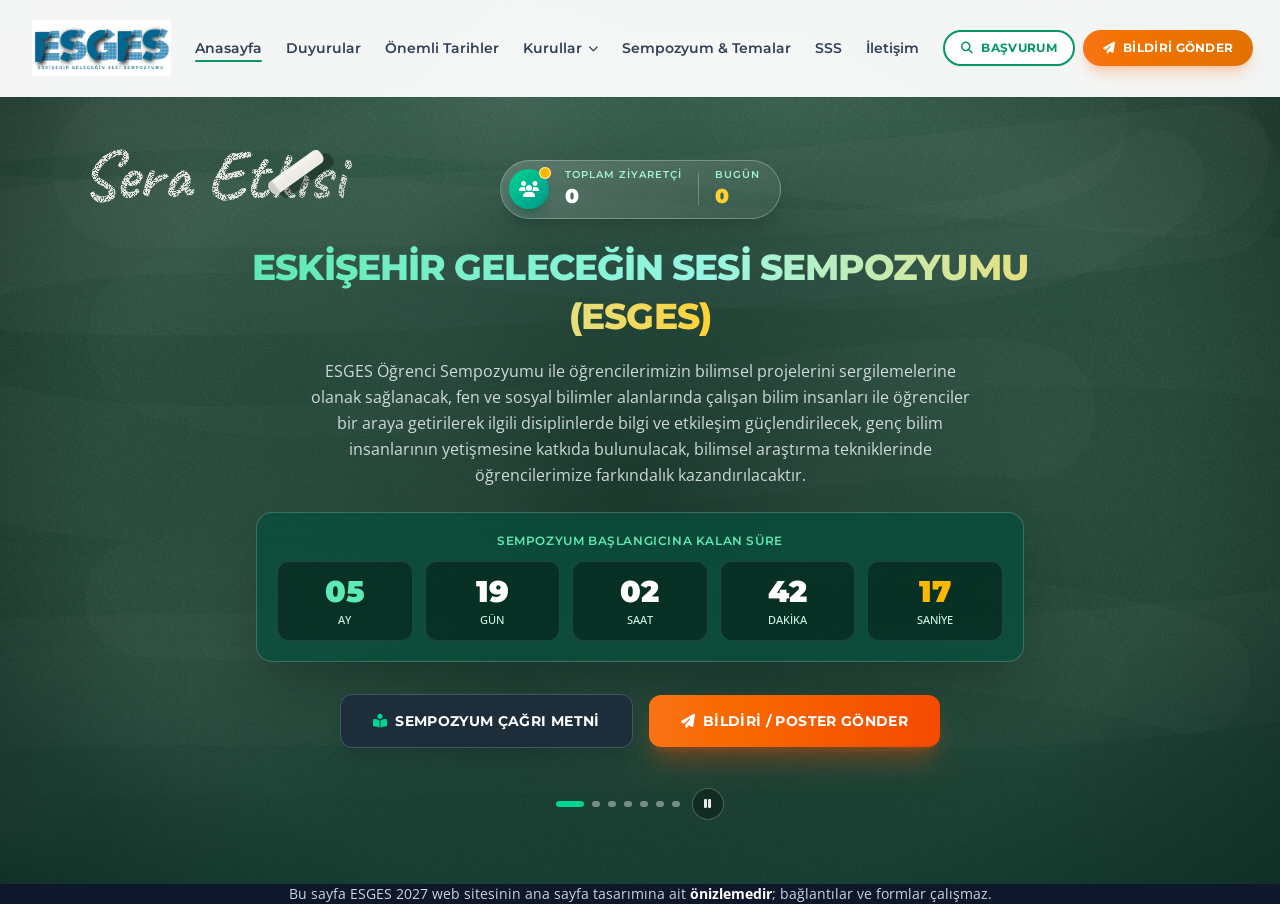
==== index.html @ 304ceaf0 "ESGES 2027 ana sayfa tasarım önizlemesi (tebeşir tahtası) Co-Authored-By: Claude Opus 5.5 <noreply@a" ====
<!DOCTYPE html>
<html lang="tr">
<head>
  <meta charset="utf-8">
  <meta name="viewport" content="width=device-width, initial-scale=1">
  <meta name="robots" content="noindex, nofollow">
  <title>ESGES 2027 | Tasarım Önizlemesi</title>
  <link rel="icon" href="images/esges-logo.png">
  <link rel="stylesheet" href="assets/app-8O1k_SH7.css">
  <script type="module" src="assets/app-DquBh3Ga.js"></script>
</head>
<body class="font-sans text-slate-800 bg-white antialiased">
  <header id="mainHeader" class="fixed top-0 left-0 right-0 z-40 transition-all duration-300 py-4 bg-white/95 backdrop-blur-md shadow-xs border-b border-slate-100">
  
  <div class="max-w-[90rem] mx-auto px-4 sm:px-6 lg:px-8 flex items-center justify-between gap-4 xl:gap-6">
    <a href="#" class="flex items-center group py-1 shrink-0">
      <img src="images/esges-logo.png" alt="ESGES 2027" class="h-9 sm:h-12 xl:h-14 w-auto max-w-[130px] sm:max-w-none object-contain transition-transform duration-300 group-hover:scale-105">
    </a>

    <nav class="hidden xl:flex items-center gap-6 2xl:gap-8 font-title font-semibold text-sm text-slate-700 whitespace-nowrap">
      <a href="#" class="hover:text-brand-emerald transition-colors relative py-1 after:content-[''] after:absolute after:bottom-0 after:left-0 after:w-full after:h-0.5 after:bg-brand-emerald after:rounded-full">Anasayfa</a>
      <a href="#" class="hover:text-brand-emerald transition-colors py-1">Duyurular</a>
      <a href="#" class="hover:text-brand-emerald transition-colors py-1">Önemli Tarihler</a>
      
      <div class="relative" data-kurul-menu>
        <button type="button" id="kurulMenuDugme" data-kurul-menu-dugme aria-expanded="false" aria-controls="kurulMenu" class="hover:text-brand-emerald transition-colors py-1 inline-flex items-center gap-1.5 font-semibold">
          <span>Kurullar</span><i class="fa-solid fa-chevron-down text-[10px] transition-transform duration-200" aria-hidden="true"></i>
        </button>
        <div id="kurulMenu" data-kurul-menu-liste class="hidden absolute left-1/2 -translate-x-1/2 top-full mt-3 w-80 rounded-2xl bg-white border border-slate-100 shadow-xl p-2 z-50 whitespace-normal">
                      <button type="button" data-kurul="0" class="w-full flex items-center gap-3 px-3 py-2.5 rounded-xl text-left text-sm text-slate-700 hover:bg-emerald-50 hover:text-brand-emerald transition-colors">
              <span class="w-8 h-8 shrink-0 rounded-lg bg-emerald-50 text-brand-emerald flex items-center justify-center" aria-hidden="true"><i class="fa-solid fa-sitemap text-xs"></i></span>
              <span class="flex-1 leading-snug">Sempozyum Düzenleme Kurulu</span>
              <span class="text-[11px] font-normal text-slate-400">6</span>
            </button>
                      <button type="button" data-kurul="1" class="w-full flex items-center gap-3 px-3 py-2.5 rounded-xl text-left text-sm text-slate-700 hover:bg-emerald-50 hover:text-brand-emerald transition-colors">
              <span class="w-8 h-8 shrink-0 rounded-lg bg-emerald-50 text-brand-emerald flex items-center justify-center" aria-hidden="true"><i class="fa-solid fa-flask text-xs"></i></span>
              <span class="flex-1 leading-snug">Sempozyum Bilim Kurulu</span>
              <span class="text-[11px] font-normal text-slate-400">39</span>
            </button>
                      <button type="button" data-kurul="2" class="w-full flex items-center gap-3 px-3 py-2.5 rounded-xl text-left text-sm text-slate-700 hover:bg-emerald-50 hover:text-brand-emerald transition-colors">
              <span class="w-8 h-8 shrink-0 rounded-lg bg-emerald-50 text-brand-emerald flex items-center justify-center" aria-hidden="true"><i class="fa-solid fa-chalkboard-user text-xs"></i></span>
              <span class="flex-1 leading-snug">Sempozyum Eğitim Kurulu</span>
              <span class="text-[11px] font-normal text-slate-400">8</span>
            </button>
                      <button type="button" data-kurul="3" class="w-full flex items-center gap-3 px-3 py-2.5 rounded-xl text-left text-sm text-slate-700 hover:bg-emerald-50 hover:text-brand-emerald transition-colors">
              <span class="w-8 h-8 shrink-0 rounded-lg bg-emerald-50 text-brand-emerald flex items-center justify-center" aria-hidden="true"><i class="fa-solid fa-laptop-code text-xs"></i></span>
              <span class="flex-1 leading-snug">Sempozyum WEB Sitesi &amp; Grafik Tasarım Ekibi</span>
              <span class="text-[11px] font-normal text-slate-400">4</span>
            </button>
                      <button type="button" data-kurul="4" class="w-full flex items-center gap-3 px-3 py-2.5 rounded-xl text-left text-sm text-slate-700 hover:bg-emerald-50 hover:text-brand-emerald transition-colors">
              <span class="w-8 h-8 shrink-0 rounded-lg bg-emerald-50 text-brand-emerald flex items-center justify-center" aria-hidden="true"><i class="fa-solid fa-pen-ruler text-xs"></i></span>
              <span class="flex-1 leading-snug">Grafik Tasarım &amp; Dizgi</span>
              <span class="text-[11px] font-normal text-slate-400">1</span>
            </button>
                      <button type="button" data-kurul="5" class="w-full flex items-center gap-3 px-3 py-2.5 rounded-xl text-left text-sm text-slate-700 hover:bg-emerald-50 hover:text-brand-emerald transition-colors">
              <span class="w-8 h-8 shrink-0 rounded-lg bg-emerald-50 text-brand-emerald flex items-center justify-center" aria-hidden="true"><i class="fa-solid fa-clipboard-check text-xs"></i></span>
              <span class="flex-1 leading-snug">Sempozyum Başvuru Değerlendirme Kurulu</span>
              <span class="text-[11px] font-normal text-slate-400">27</span>
            </button>
                      <button type="button" data-kurul="6" class="w-full flex items-center gap-3 px-3 py-2.5 rounded-xl text-left text-sm text-slate-700 hover:bg-emerald-50 hover:text-brand-emerald transition-colors">
              <span class="w-8 h-8 shrink-0 rounded-lg bg-emerald-50 text-brand-emerald flex items-center justify-center" aria-hidden="true"><i class="fa-solid fa-people-group text-xs"></i></span>
              <span class="flex-1 leading-snug">Sempozyum Organizasyon Ekibi</span>
              <span class="text-[11px] font-normal text-slate-400">10</span>
            </button>
                  </div>
      </div>
      <a href="#" class="hover:text-brand-emerald transition-colors py-1">Sempozyum & Temalar</a>
      <a href="#" class="hover:text-brand-emerald transition-colors py-1">SSS</a>
      <a href="#" class="hover:text-brand-emerald transition-colors py-1">İletişim</a>
    </nav>

    <div class="flex items-center gap-2 2xl:gap-3 shrink-0">
      
      <button data-modal-open="takipModal" title="Takip kodunuzla başvurunuzu görüntüleyin" aria-label="Başvurumu görüntüle" class="hidden md:inline-flex items-center gap-2 px-4 py-2 rounded-full text-xs font-title font-bold tracking-wide whitespace-nowrap text-brand-emerald bg-white border-2 border-brand-emerald hover:bg-brand-emerald hover:text-white shadow-xs transition-all transform hover:-translate-y-0.5">
        <i class="fa-solid fa-magnifying-glass" aria-hidden="true"></i>
        <span class="2xl:hidden">BAŞVURUM</span>
        <span class="hidden 2xl:inline">BAŞVURUMU GÖRÜNTÜLE</span>
      </button>
      <button data-modal-open="abstractModal" class="hidden md:inline-flex whitespace-nowrap items-center gap-2 px-5 py-2.5 rounded-full text-xs font-title font-bold tracking-wide text-white bg-gradient-to-r from-brand-accent to-amber-600 hover:from-brand-accentHover hover:to-orange-700 shadow-lg shadow-orange-500/25 transition-all transform hover:-translate-y-0.5">
        <i class="fa-solid fa-paper-plane" aria-hidden="true"></i>
        <span class="2xl:hidden">BİLDİRİ GÖNDER</span>
        <span class="hidden 2xl:inline">BİLDİRİ/POSTER GÖNDER</span>
      </button>

    <button id="mobileMenuBtn" aria-label="Menüyü Aç" class="xl:hidden p-2 rounded-lg text-slate-700 hover:text-brand-emerald hover:bg-slate-100 transition-colors focus:outline-hidden">
      <i class="fa-solid fa-bars text-2xl"></i>
    </button>
    </div>
  </div>
</header>
  <main>
  <section id="anasayfa" class="relative min-h-[92vh] flex items-center justify-center pt-28 sm:pt-32 md:pt-36 pb-16 overflow-hidden">
  
  <div id="tebesirTahtasi" class="absolute inset-0 z-0 overflow-hidden bg-[#2b5442]" role="img" aria-label="Tebeşir tahtası çizimi">
    <canvas data-katman="tahta" class="absolute inset-0 w-full h-full" aria-hidden="true"></canvas>
    <canvas data-katman="murekkep" class="absolute inset-0 w-full h-full" aria-hidden="true"></canvas>
    <canvas data-katman="canli" class="absolute inset-0 w-full h-full" aria-hidden="true"></canvas>
    <canvas data-katman="arac" class="absolute inset-0 w-full h-full" aria-hidden="true"></canvas>
  </div>
  <div class="hero-tahta-ortu absolute inset-0 z-0 pointer-events-none" aria-hidden="true"></div>

  <div class="hero-icerik relative z-10 max-w-4xl mx-auto px-4 sm:px-6 text-center text-white mt-4">
    
    <div class="ziyaretci-sayaci inline-flex items-center gap-3 sm:gap-4 mb-6 pl-2 pr-5 py-2 rounded-full shadow-xl" role="group" aria-label="Ziyaretçi sayacı">
      <span class="relative w-10 h-10 shrink-0 rounded-full bg-gradient-to-br from-emerald-400 to-teal-600 text-white flex items-center justify-center text-base shadow-lg shadow-emerald-900/40">
        <i class="fa-solid fa-users" aria-hidden="true"></i>
        <span class="absolute -top-0.5 -right-0.5 flex w-3 h-3" aria-hidden="true">
          <span class="absolute inline-flex w-full h-full rounded-full bg-amber-400 opacity-75 animate-ping"></span>
          <span class="relative inline-flex w-3 h-3 rounded-full bg-amber-400 border border-white/70"></span>
        </span>
      </span>
      <span class="text-left leading-tight">
        <span class="block text-[10px] font-title font-semibold uppercase tracking-widest text-emerald-200">Toplam Ziyaretçi</span>
        <span data-sayac="7" class="block font-title font-black text-lg sm:text-xl tabular-nums tracking-tight">7</span>
      </span>
      <span class="w-px h-8 bg-white/25" aria-hidden="true"></span>
      <span class="text-left leading-tight">
        <span class="block text-[10px] font-title font-semibold uppercase tracking-widest text-emerald-200">Bugün</span>
        <span data-sayac="4" class="block font-title font-black text-lg sm:text-xl tabular-nums tracking-tight text-amber-300">4</span>
      </span>
    </div>

    <h1 class="text-2xl sm:text-3xl md:text-4xl font-title font-extrabold tracking-tight leading-snug mb-4">
      <span class="text-transparent bg-clip-text bg-gradient-to-r from-emerald-300 via-teal-200 to-amber-300">
        ESKİŞEHİR GELECEĞİN SESİ SEMPOZYUMU (ESGES)
      </span>
    </h1>

    <p class="max-w-2xl mx-auto text-xs sm:text-sm md:text-base text-slate-200/90 font-normal leading-relaxed mb-6">
      ESGES Öğrenci Sempozyumu ile öğrencilerimizin bilimsel projelerini sergilemelerine olanak sağlanacak, fen ve sosyal bilimler alanlarında çalışan bilim insanları ile öğrenciler bir araya getirilerek ilgili disiplinlerde bilgi ve etkileşim güçlendirilecek, genç bilim insanlarının yetişmesine katkıda bulunulacak, bilimsel araştırma tekniklerinde öğrencilerimize farkındalık kazandırılacaktır.
    </p>

    <div class="max-w-3xl mx-auto glass-card-dark rounded-2xl p-4 sm:p-5 shadow-2xl mb-8 border border-emerald-500/30">
      <p class="text-[11px] sm:text-xs font-title font-semibold uppercase tracking-wider text-emerald-300 mb-3 text-center">
        Sempozyum Başlangıcına Kalan Süre
      </p>

      <div class="grid grid-cols-5 gap-1.5 sm:gap-3 text-center">
        <div class="bg-black/35 rounded-xl p-2 sm:p-3 border border-white/10 flex flex-col justify-center">
          <span id="countdownMonths" class="block font-title font-black text-xl sm:text-3xl text-emerald-300">00</span>
          <span class="text-[9px] sm:text-[11px] font-medium text-emerald-100 uppercase mt-0.5">Ay</span>
        </div>
        <div class="bg-black/35 rounded-xl p-2 sm:p-3 border border-white/10 flex flex-col justify-center">
          <span id="countdownDays" class="block font-title font-black text-xl sm:text-3xl text-white">00</span>
          <span class="text-[9px] sm:text-[11px] font-medium text-emerald-100 uppercase mt-0.5">Gün</span>
        </div>
        <div class="bg-black/35 rounded-xl p-2 sm:p-3 border border-white/10 flex flex-col justify-center">
          <span id="countdownHours" class="block font-title font-black text-xl sm:text-3xl text-white">00</span>
          <span class="text-[9px] sm:text-[11px] font-medium text-emerald-100 uppercase mt-0.5">Saat</span>
        </div>
        <div class="bg-black/35 rounded-xl p-2 sm:p-3 border border-white/10 flex flex-col justify-center">
          <span id="countdownMinutes" class="block font-title font-black text-xl sm:text-3xl text-white">00</span>
          <span class="text-[9px] sm:text-[11px] font-medium text-emerald-100 uppercase mt-0.5">Dakika</span>
        </div>
        <div class="bg-black/35 rounded-xl p-2 sm:p-3 border border-white/10 flex flex-col justify-center">
          <span id="countdownSeconds" class="block font-title font-black text-xl sm:text-3xl text-amber-400">00</span>
          <span class="text-[9px] sm:text-[11px] font-medium text-emerald-100 uppercase mt-0.5">Saniye</span>
        </div>
      </div>
    </div>

    <div class="flex flex-col sm:flex-row items-center justify-center gap-4">
      <button data-modal-open="textModal" class="w-full sm:w-auto px-8 py-4 rounded-xl font-title font-bold text-sm tracking-wide text-white bg-slate-800/80 hover:bg-slate-700 border border-slate-600 backdrop-blur-md transition-all shadow-lg flex items-center justify-center gap-2 transform hover:-translate-y-1">
        <i class="fa-solid fa-book-open-reader text-emerald-400"></i>
        <span>SEMPOZYUM ÇAĞRI METNİ</span>
      </button>
      <button data-modal-open="abstractModal" class="w-full sm:w-auto px-8 py-4 rounded-xl font-title font-bold text-sm tracking-wide text-white bg-gradient-to-r from-brand-accent to-orange-600 hover:from-orange-500 hover:to-orange-700 shadow-xl shadow-orange-600/30 transition-all flex items-center justify-center gap-2 transform hover:-translate-y-1">
        <i class="fa-solid fa-paper-plane"></i>
        <span>BİLDİRİ / POSTER GÖNDER</span>
      </button>
    </div>

    
    <div class="flex justify-center items-center gap-3 mt-10">
      <div id="tebesirNoktalar" class="flex items-center gap-2"></div>
      <button type="button" id="tebesirDurdur" aria-label="Tahta animasyonunu duraklat" aria-pressed="false" class="w-8 h-8 rounded-full bg-black/30 hover:bg-black/50 border border-white/25 text-white/90 flex items-center justify-center transition-colors">
        <i class="fa-solid fa-pause text-xs" aria-hidden="true"></i>
      </button>
    </div>
  </div>
</section>
  </main>
  <footer class="bg-slate-900 text-slate-300 text-center text-xs sm:text-sm py-5 px-4">
    Bu sayfa ESGES 2027 web sitesinin ana sayfa tasarımına ait <strong class="text-white">önizlemedir</strong>; bağlantılar ve formlar çalışmaz.
  </footer>
</body>
</html>
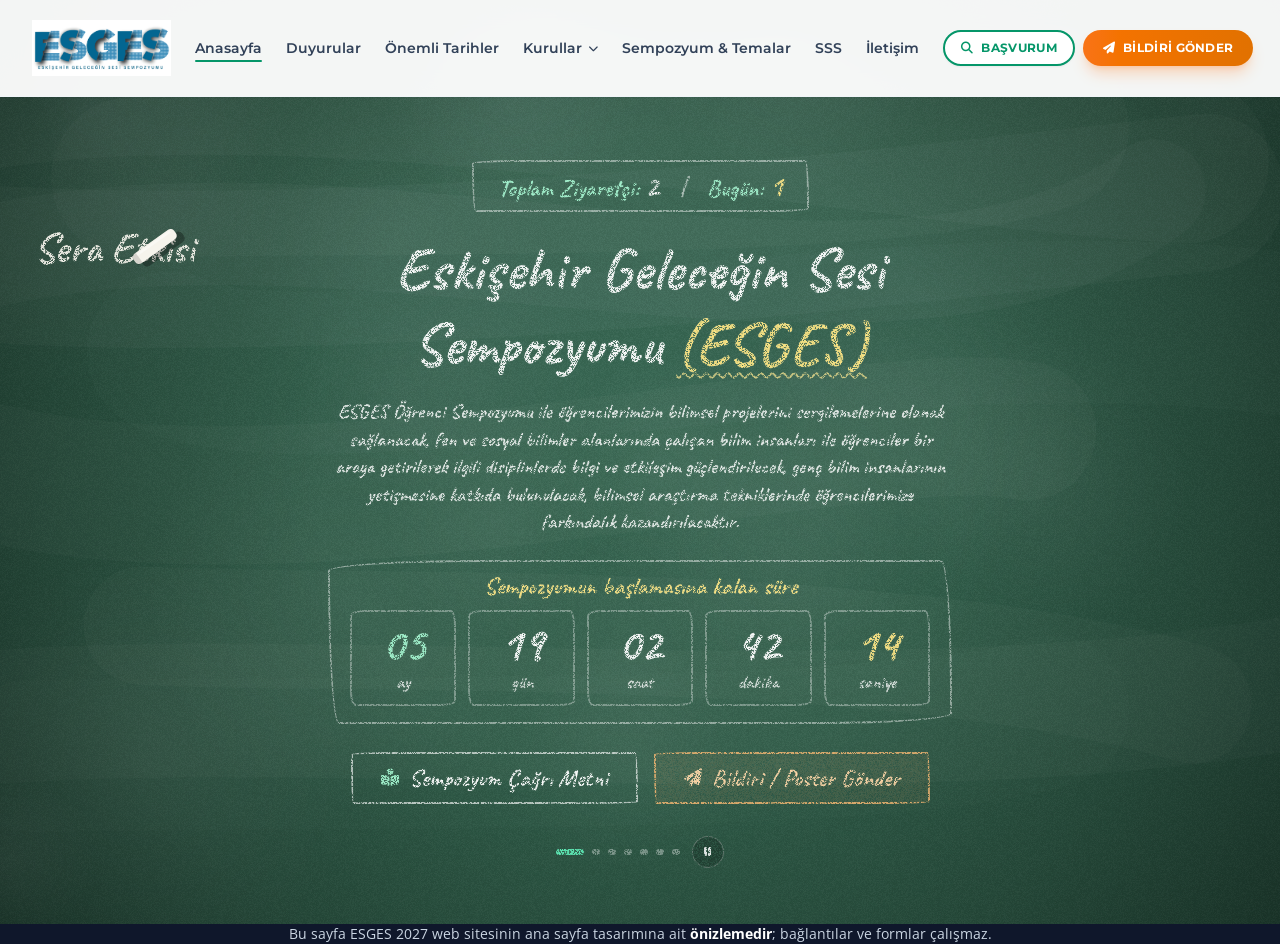
==== commit 42b014d6: "Tebeşir yazılı içerik, yanlarda animasyon; telefonda alt tahta alanı Co-Authored-By: Claude Opus 5.5" ====
--- a/index.html
+++ b/index.html
@@ -6,8 +6,8 @@
   <meta name="robots" content="noindex, nofollow">
   <title>ESGES 2027 | Tasarım Önizlemesi</title>
   <link rel="icon" href="images/esges-logo.png">
-  <link rel="stylesheet" href="assets/app-8O1k_SH7.css">
-  <script type="module" src="assets/app-DquBh3Ga.js"></script>
+  <link rel="stylesheet" href="assets/app-12ZrAUv-.css">
+  <script type="module" src="assets/app-DJ3R9gSy.js"></script>
 </head>
 <body class="font-sans text-slate-800 bg-white antialiased">
   <header id="mainHeader" class="fixed top-0 left-0 right-0 z-40 transition-all duration-300 py-4 bg-white/95 backdrop-blur-md shadow-xs border-b border-slate-100">
@@ -89,91 +89,81 @@
   </div>
 </header>
   <main>
-  <section id="anasayfa" class="relative min-h-[92vh] flex items-center justify-center pt-28 sm:pt-32 md:pt-36 pb-16 overflow-hidden">
-  
+  <section id="anasayfa" class="relative min-h-[92vh] flex items-center justify-center pt-28 sm:pt-32 md:pt-36 pb-14 overflow-hidden">
   <div id="tebesirTahtasi" class="absolute inset-0 z-0 overflow-hidden bg-[#2b5442]" role="img" aria-label="Tebeşir tahtası çizimi">
     <canvas data-katman="tahta" class="absolute inset-0 w-full h-full" aria-hidden="true"></canvas>
     <canvas data-katman="murekkep" class="absolute inset-0 w-full h-full" aria-hidden="true"></canvas>
     <canvas data-katman="canli" class="absolute inset-0 w-full h-full" aria-hidden="true"></canvas>
     <canvas data-katman="arac" class="absolute inset-0 w-full h-full" aria-hidden="true"></canvas>
   </div>
-  <div class="hero-tahta-ortu absolute inset-0 z-0 pointer-events-none" aria-hidden="true"></div>
 
-  <div class="hero-icerik relative z-10 max-w-4xl mx-auto px-4 sm:px-6 text-center text-white mt-4">
+  <div class="hero-icerik relative z-10 w-full max-w-2xl mx-auto px-4 sm:px-6 text-center text-white font-tebesir mt-4">
     
-    <div class="ziyaretci-sayaci inline-flex items-center gap-3 sm:gap-4 mb-6 pl-2 pr-5 py-2 rounded-full shadow-xl" role="group" aria-label="Ziyaretçi sayacı">
-      <span class="relative w-10 h-10 shrink-0 rounded-full bg-gradient-to-br from-emerald-400 to-teal-600 text-white flex items-center justify-center text-base shadow-lg shadow-emerald-900/40">
-        <i class="fa-solid fa-users" aria-hidden="true"></i>
-        <span class="absolute -top-0.5 -right-0.5 flex w-3 h-3" aria-hidden="true">
-          <span class="absolute inline-flex w-full h-full rounded-full bg-amber-400 opacity-75 animate-ping"></span>
-          <span class="relative inline-flex w-3 h-3 rounded-full bg-amber-400 border border-white/70"></span>
-        </span>
+    <div class="tebesir-cerceve inline-flex items-center gap-4 sm:gap-5 mb-5 px-6 py-1.5 text-xl sm:text-2xl" role="group" aria-label="Ziyaretçi sayacı">
+      <span>
+        <span class="text-emerald-200">Toplam Ziyaretçi:</span>
+        <span data-sayac="7" class="text-white text-2xl sm:text-3xl tabular-nums">7</span>
       </span>
-      <span class="text-left leading-tight">
-        <span class="block text-[10px] font-title font-semibold uppercase tracking-widest text-emerald-200">Toplam Ziyaretçi</span>
-        <span data-sayac="7" class="block font-title font-black text-lg sm:text-xl tabular-nums tracking-tight">7</span>
-      </span>
-      <span class="w-px h-8 bg-white/25" aria-hidden="true"></span>
-      <span class="text-left leading-tight">
-        <span class="block text-[10px] font-title font-semibold uppercase tracking-widest text-emerald-200">Bugün</span>
-        <span data-sayac="4" class="block font-title font-black text-lg sm:text-xl tabular-nums tracking-tight text-amber-300">4</span>
+      <span class="text-white/40" aria-hidden="true">|</span>
+      <span>
+        <span class="text-emerald-200">Bugün:</span>
+        <span data-sayac="4" class="text-amber-200 text-2xl sm:text-3xl tabular-nums">4</span>
       </span>
     </div>
 
-    <h1 class="text-2xl sm:text-3xl md:text-4xl font-title font-extrabold tracking-tight leading-snug mb-4">
-      <span class="text-transparent bg-clip-text bg-gradient-to-r from-emerald-300 via-teal-200 to-amber-300">
-        ESKİŞEHİR GELECEĞİN SESİ SEMPOZYUMU (ESGES)
-      </span>
+    <h1 class="text-4xl sm:text-5xl lg:text-6xl leading-tight mb-4">
+      Eskişehir Geleceğin Sesi Sempozyumu
+      <span class="text-amber-200 underline decoration-wavy decoration-2 decoration-amber-200/70 underline-offset-8">(ESGES)</span>
     </h1>
 
-    <p class="max-w-2xl mx-auto text-xs sm:text-sm md:text-base text-slate-200/90 font-normal leading-relaxed mb-6">
+    <p class="text-lg sm:text-xl leading-snug text-white/85 mb-6">
       ESGES Öğrenci Sempozyumu ile öğrencilerimizin bilimsel projelerini sergilemelerine olanak sağlanacak, fen ve sosyal bilimler alanlarında çalışan bilim insanları ile öğrenciler bir araya getirilerek ilgili disiplinlerde bilgi ve etkileşim güçlendirilecek, genç bilim insanlarının yetişmesine katkıda bulunulacak, bilimsel araştırma tekniklerinde öğrencilerimize farkındalık kazandırılacaktır.
     </p>
 
-    <div class="max-w-3xl mx-auto glass-card-dark rounded-2xl p-4 sm:p-5 shadow-2xl mb-8 border border-emerald-500/30">
-      <p class="text-[11px] sm:text-xs font-title font-semibold uppercase tracking-wider text-emerald-300 mb-3 text-center">
-        Sempozyum Başlangıcına Kalan Süre
-      </p>
-
-      <div class="grid grid-cols-5 gap-1.5 sm:gap-3 text-center">
-        <div class="bg-black/35 rounded-xl p-2 sm:p-3 border border-white/10 flex flex-col justify-center">
-          <span id="countdownMonths" class="block font-title font-black text-xl sm:text-3xl text-emerald-300">00</span>
-          <span class="text-[9px] sm:text-[11px] font-medium text-emerald-100 uppercase mt-0.5">Ay</span>
+    <div class="tebesir-cerceve px-3 sm:px-5 pt-2 pb-4 mb-7">
+      <p class="text-xl sm:text-2xl text-amber-200 mb-2">Sempozyumun başlamasına kalan süre</p>
+      <div class="grid grid-cols-5 gap-1.5 sm:gap-3">
+        <div class="tebesir-kutu py-1.5 sm:py-2 flex flex-col justify-center">
+          <span id="countdownMonths" class="block text-3xl sm:text-5xl leading-none text-emerald-200 tabular-nums">00</span>
+          <span class="text-sm sm:text-lg text-white/75">ay</span>
         </div>
-        <div class="bg-black/35 rounded-xl p-2 sm:p-3 border border-white/10 flex flex-col justify-center">
-          <span id="countdownDays" class="block font-title font-black text-xl sm:text-3xl text-white">00</span>
-          <span class="text-[9px] sm:text-[11px] font-medium text-emerald-100 uppercase mt-0.5">Gün</span>
+        <div class="tebesir-kutu py-1.5 sm:py-2 flex flex-col justify-center">
+          <span id="countdownDays" class="block text-3xl sm:text-5xl leading-none tabular-nums">00</span>
+          <span class="text-sm sm:text-lg text-white/75">gün</span>
         </div>
-        <div class="bg-black/35 rounded-xl p-2 sm:p-3 border border-white/10 flex flex-col justify-center">
-          <span id="countdownHours" class="block font-title font-black text-xl sm:text-3xl text-white">00</span>
-          <span class="text-[9px] sm:text-[11px] font-medium text-emerald-100 uppercase mt-0.5">Saat</span>
+        <div class="tebesir-kutu py-1.5 sm:py-2 flex flex-col justify-center">
+          <span id="countdownHours" class="block text-3xl sm:text-5xl leading-none tabular-nums">00</span>
+          <span class="text-sm sm:text-lg text-white/75">saat</span>
         </div>
-        <div class="bg-black/35 rounded-xl p-2 sm:p-3 border border-white/10 flex flex-col justify-center">
-          <span id="countdownMinutes" class="block font-title font-black text-xl sm:text-3xl text-white">00</span>
-          <span class="text-[9px] sm:text-[11px] font-medium text-emerald-100 uppercase mt-0.5">Dakika</span>
+        <div class="tebesir-kutu py-1.5 sm:py-2 flex flex-col justify-center">
+          <span id="countdownMinutes" class="block text-3xl sm:text-5xl leading-none tabular-nums">00</span>
+          <span class="text-sm sm:text-lg text-white/75">dakika</span>
         </div>
-        <div class="bg-black/35 rounded-xl p-2 sm:p-3 border border-white/10 flex flex-col justify-center">
-          <span id="countdownSeconds" class="block font-title font-black text-xl sm:text-3xl text-amber-400">00</span>
-          <span class="text-[9px] sm:text-[11px] font-medium text-emerald-100 uppercase mt-0.5">Saniye</span>
+        <div class="tebesir-kutu py-1.5 sm:py-2 flex flex-col justify-center">
+          <span id="countdownSeconds" class="block text-3xl sm:text-5xl leading-none text-amber-200 tabular-nums">00</span>
+          <span class="text-sm sm:text-lg text-white/75">saniye</span>
         </div>
       </div>
     </div>
 
-    <div class="flex flex-col sm:flex-row items-center justify-center gap-4">
-      <button data-modal-open="textModal" class="w-full sm:w-auto px-8 py-4 rounded-xl font-title font-bold text-sm tracking-wide text-white bg-slate-800/80 hover:bg-slate-700 border border-slate-600 backdrop-blur-md transition-all shadow-lg flex items-center justify-center gap-2 transform hover:-translate-y-1">
-        <i class="fa-solid fa-book-open-reader text-emerald-400"></i>
-        <span>SEMPOZYUM ÇAĞRI METNİ</span>
+    <div class="flex flex-col sm:flex-row items-center justify-center gap-3 sm:gap-4">
+      <button data-modal-open="textModal" class="tebesir-dugme w-full sm:w-auto px-7 py-2 text-2xl text-white hover:bg-white/10 flex items-center justify-center gap-2.5">
+        <i class="fa-solid fa-book-open-reader text-lg text-emerald-200" aria-hidden="true"></i>
+        <span>Sempozyum Çağrı Metni</span>
       </button>
-      <button data-modal-open="abstractModal" class="w-full sm:w-auto px-8 py-4 rounded-xl font-title font-bold text-sm tracking-wide text-white bg-gradient-to-r from-brand-accent to-orange-600 hover:from-orange-500 hover:to-orange-700 shadow-xl shadow-orange-600/30 transition-all flex items-center justify-center gap-2 transform hover:-translate-y-1">
-        <i class="fa-solid fa-paper-plane"></i>
-        <span>BİLDİRİ / POSTER GÖNDER</span>
+      <button data-modal-open="abstractModal" class="tebesir-dugme tebesir-dugme-vurgu w-full sm:w-auto px-7 py-2 text-2xl text-orange-200 bg-orange-300/10 hover:bg-orange-300/20 flex items-center justify-center gap-2.5">
+        <i class="fa-solid fa-paper-plane text-lg" aria-hidden="true"></i>
+        <span>Bildiri / Poster Gönder</span>
       </button>
     </div>
 
     
-    <div class="flex justify-center items-center gap-3 mt-10">
+    <div id="tebesirBant" class="min-[1180px]:hidden mx-auto mt-8 w-full max-w-md aspect-[88/100] tebesir-kutu" aria-hidden="true"></div>
+
+    
+    <div class="flex justify-center items-center gap-3 mt-8">
       <div id="tebesirNoktalar" class="flex items-center gap-2"></div>
-      <button type="button" id="tebesirDurdur" aria-label="Tahta animasyonunu duraklat" aria-pressed="false" class="w-8 h-8 rounded-full bg-black/30 hover:bg-black/50 border border-white/25 text-white/90 flex items-center justify-center transition-colors">
+      <button type="button" id="tebesirDurdur" aria-label="Tahta animasyonunu duraklat" aria-pressed="false" class="w-8 h-8 rounded-full bg-black/25 hover:bg-black/45 border border-white/30 text-white/90 flex items-center justify-center transition-colors">
         <i class="fa-solid fa-pause text-xs" aria-hidden="true"></i>
       </button>
     </div>
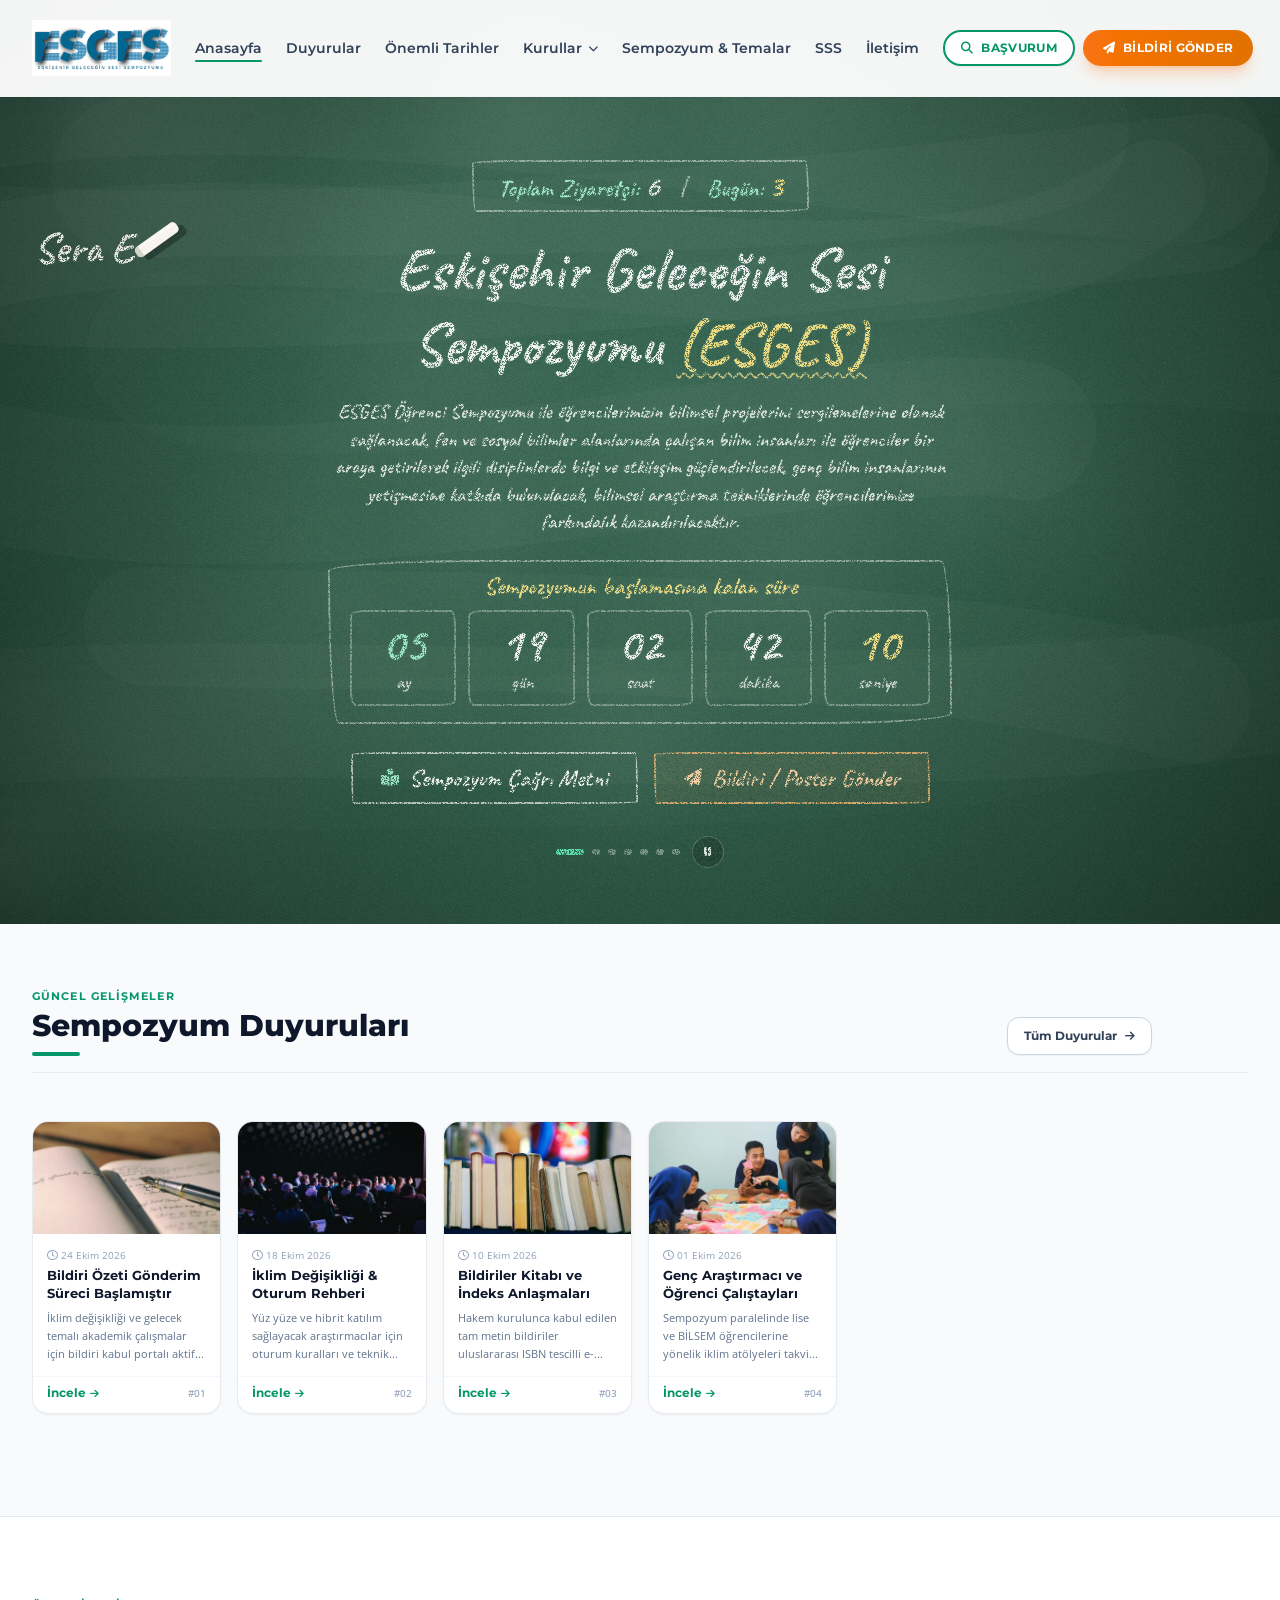
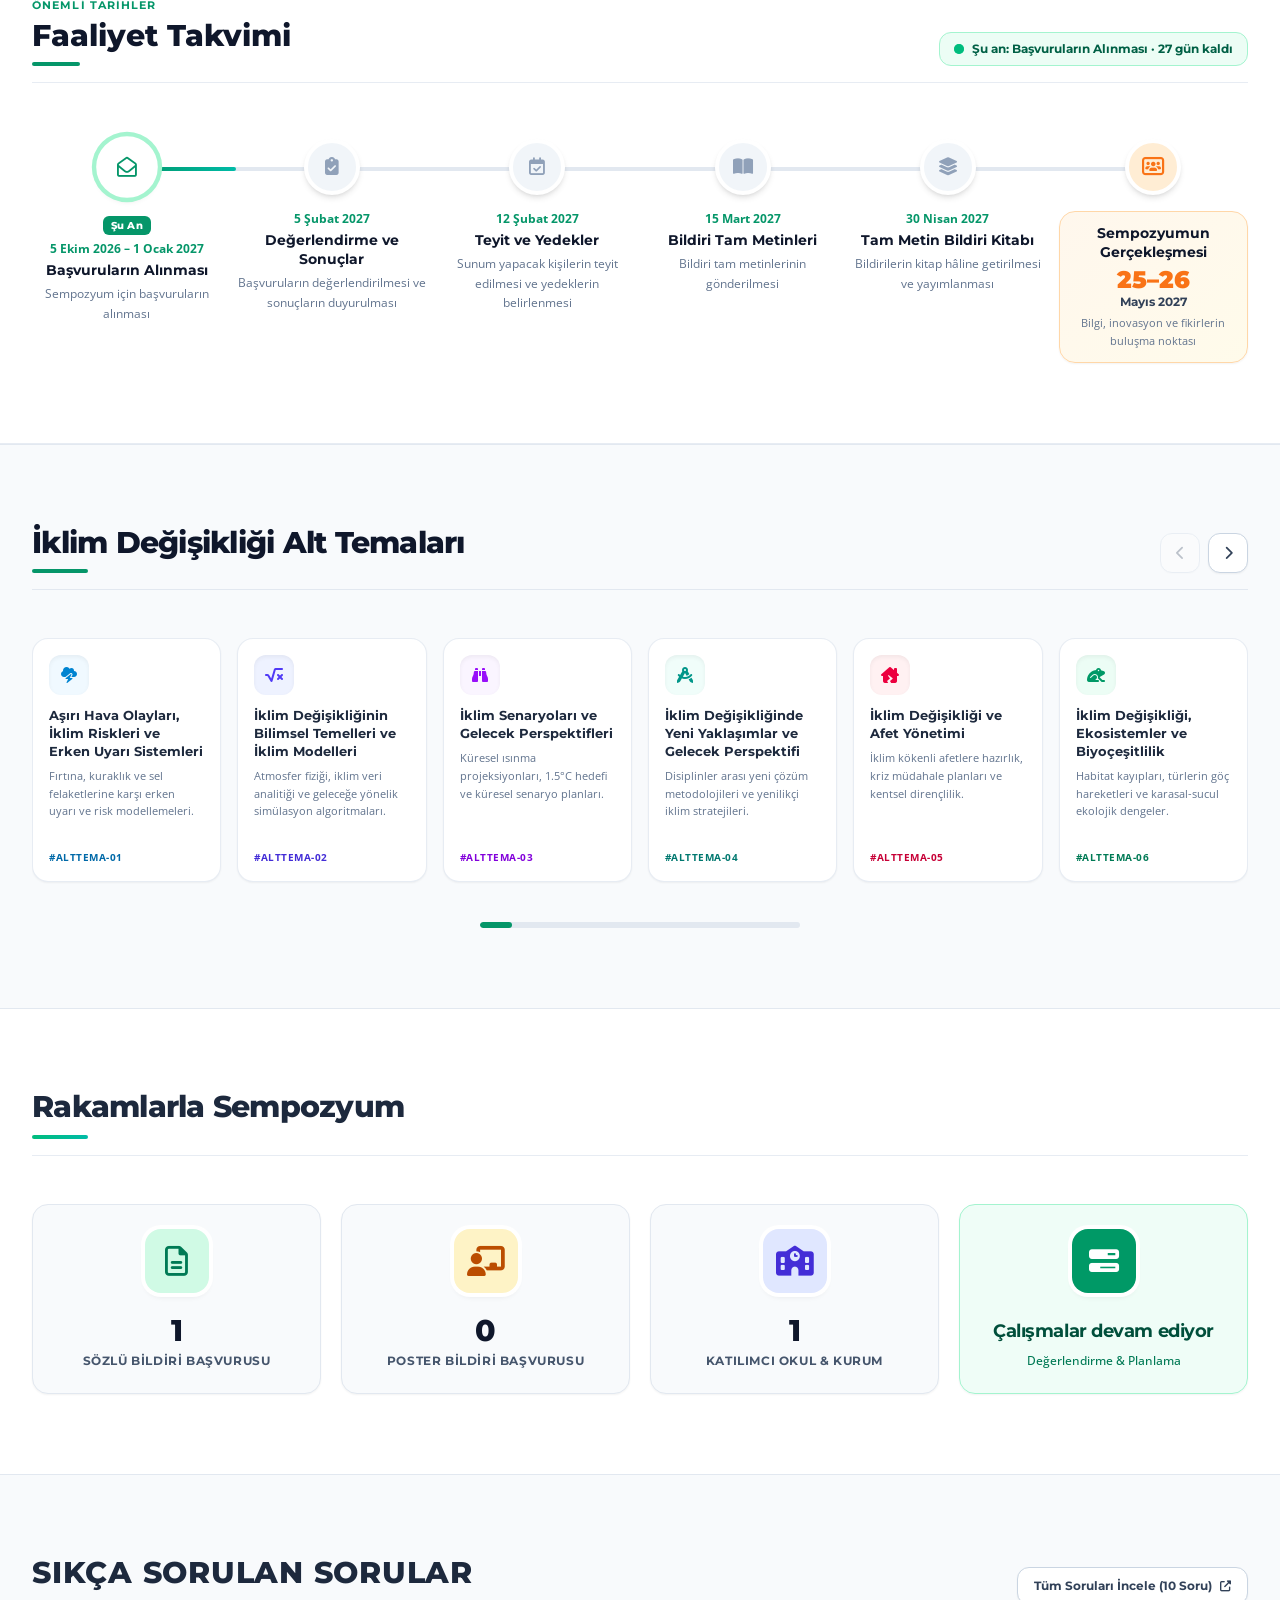
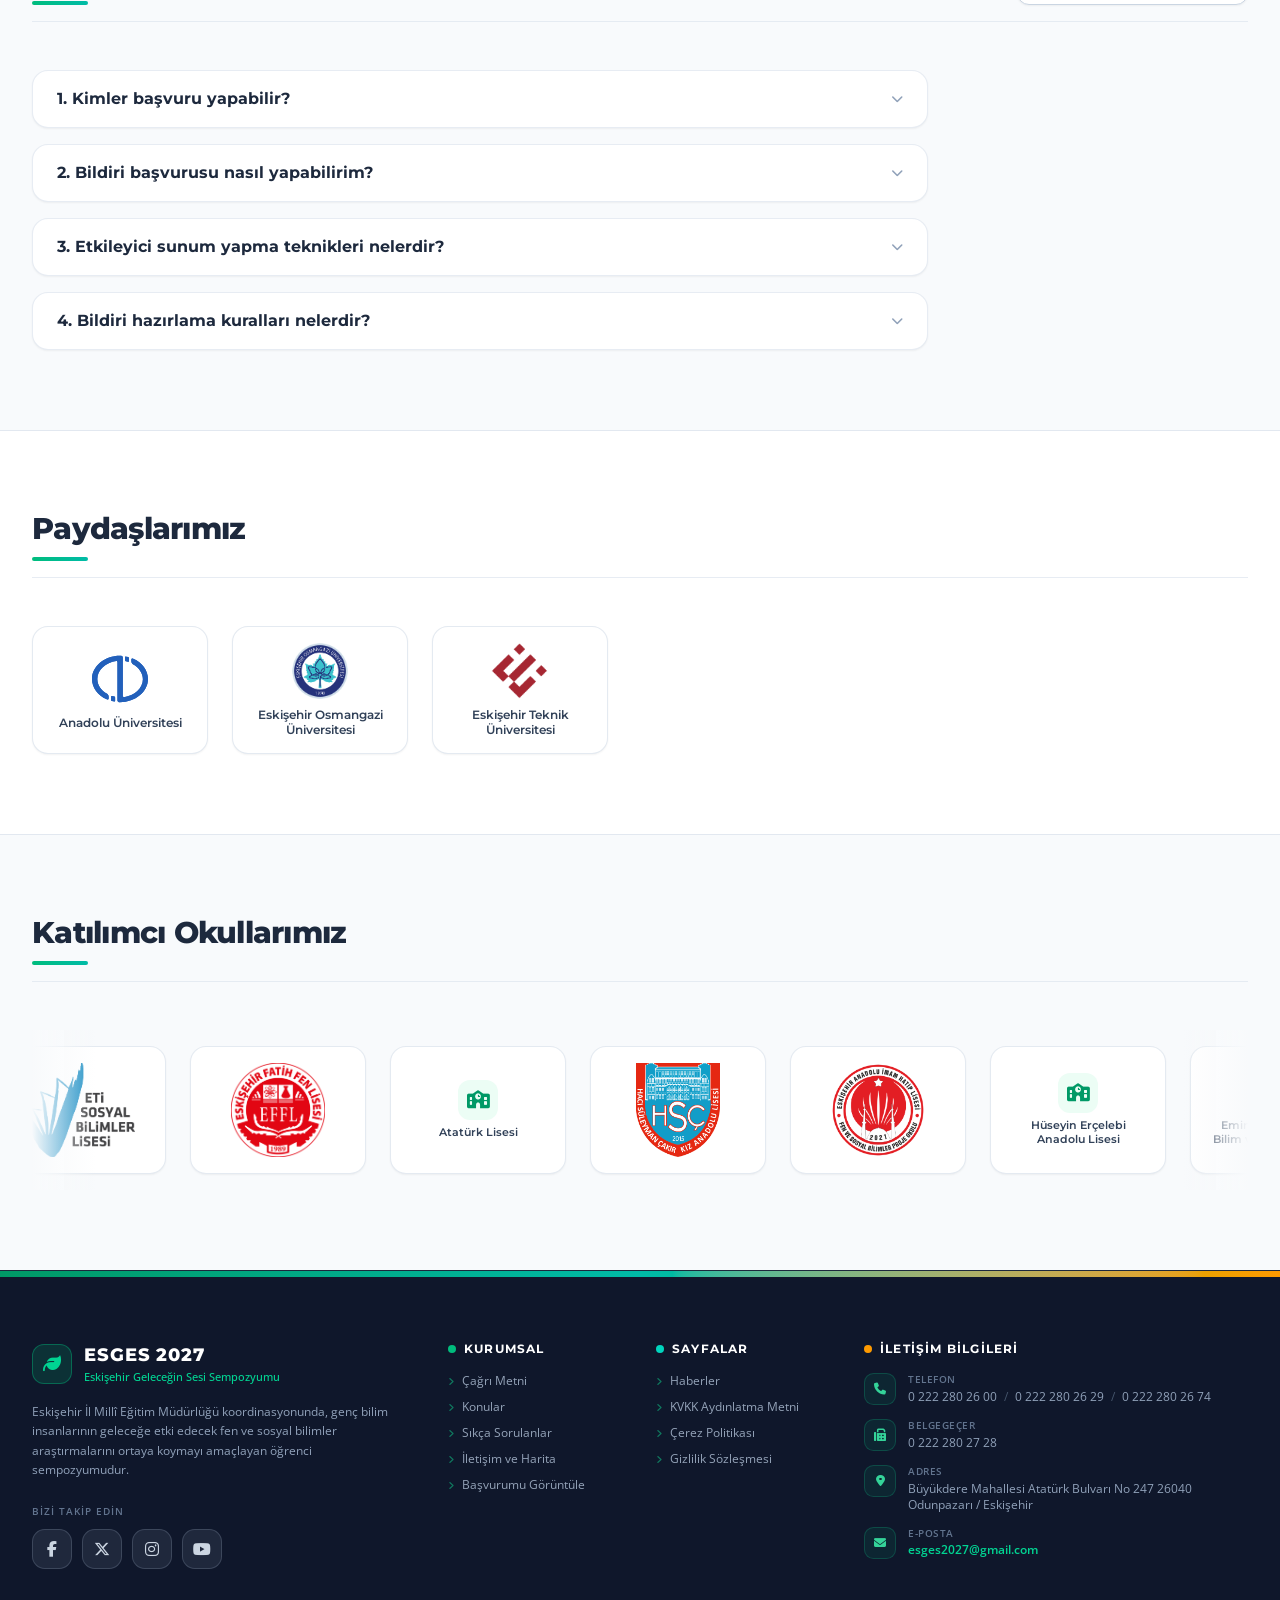
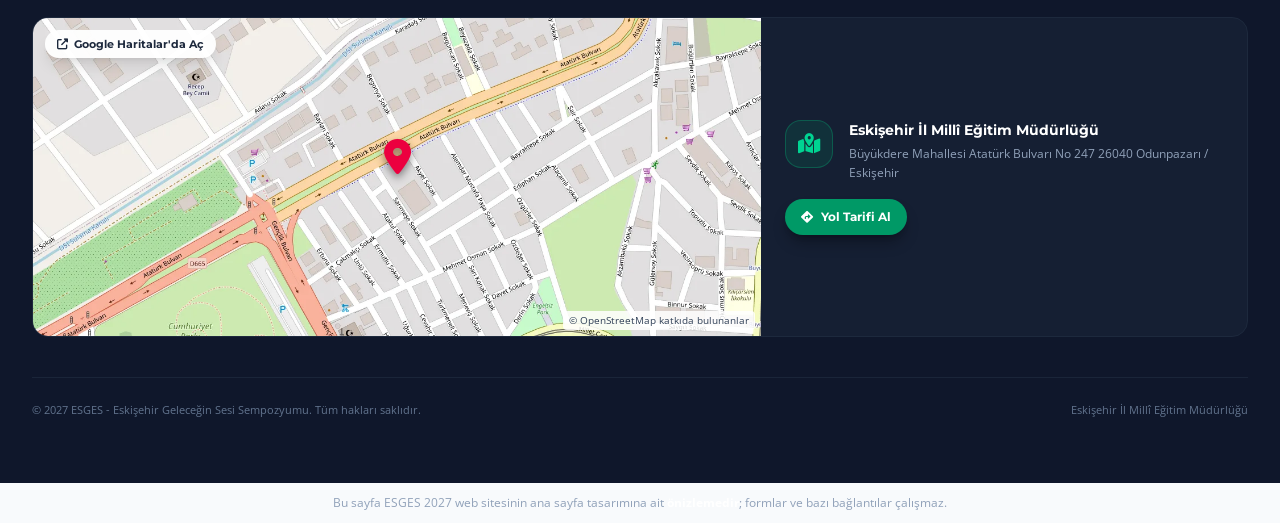
==== commit ffe93ec0: "Ana sayfanın tamamı: duyurular, takvim, alt temalar, istatistikler, SSS, paydaşlar, okullar, alt bil" ====
--- a/index.html
+++ b/index.html
@@ -1,5 +1,5 @@
 <!DOCTYPE html>
-<html lang="tr">
+<html lang="tr" class="scroll-smooth">
 <head>
   <meta charset="utf-8">
   <meta name="viewport" content="width=device-width, initial-scale=1">
@@ -9,7 +9,39 @@
   <link rel="stylesheet" href="assets/app-12ZrAUv-.css">
   <script type="module" src="assets/app-DJ3R9gSy.js"></script>
 </head>
-<body class="font-sans text-slate-800 bg-white antialiased">
+<body class="font-sans bg-brand-lightBg text-slate-800 antialiased selection:bg-brand-emerald selection:text-white">
+
+
+  <div id="preloader" class="fixed inset-0 z-[9999] bg-slate-900 flex flex-col items-center justify-center transition-opacity duration-700">
+  <div class="relative flex flex-col items-center justify-center">
+    <div class="animate-pulse flex flex-col items-center">
+      <svg class="w-32 h-32 md:w-40 md:h-40 drop-shadow-2xl" viewBox="0 0 200 200" fill="none" xmlns="http://www.w3.org/2000/svg">
+        <circle cx="100" cy="100" r="90" stroke="url(#esgesGrad)" stroke-width="4" fill="#0f172a" />
+        <path d="M100 35C100 35 145 65 145 110C145 145 115 165 100 165C85 165 55 145 55 110C55 65 100 35 100 35Z" fill="url(#leafGrad)" opacity="0.2"/>
+        <path d="M100 45C100 45 135 75 135 110C135 135 115 155 100 155C85 155 65 135 65 110C65 75 100 45 100 45Z" stroke="#10b981" stroke-width="3" stroke-linecap="round"/>
+        <path d="M100 55V145" stroke="#10b981" stroke-width="2.5" stroke-dasharray="4 3"/>
+        <path d="M100 95C115 85 125 90 125 90" stroke="#059669" stroke-width="2.5" stroke-linecap="round"/>
+        <path d="M100 115C85 105 75 110 75 110" stroke="#059669" stroke-width="2.5" stroke-linecap="round"/>
+        <defs>
+          <linearGradient id="esgesGrad" x1="0" y1="0" x2="200" y2="200" gradientUnits="userSpaceOnUse">
+            <stop stop-color="#10b981"/>
+            <stop offset="0.5" stop-color="#0284c7"/>
+            <stop offset="1" stop-color="#f97316"/>
+          </linearGradient>
+          <linearGradient id="leafGrad" x1="100" y1="35" x2="100" y2="165" gradientUnits="userSpaceOnUse">
+            <stop stop-color="#10b981"/>
+            <stop offset="1" stop-color="#0284c7"/>
+          </linearGradient>
+        </defs>
+      </svg>
+      <div class="mt-4 text-center">
+        <span class="text-3xl font-extrabold tracking-wider text-emerald-400 block font-['Montserrat']">ESGES</span>
+        <span class="text-xs font-semibold tracking-widest text-slate-300 uppercase block mt-1">Eskişehir Geleceğin Sesi Sempozyumu</span>
+        <span class="inline-block mt-2 px-2.5 py-0.5 rounded-full text-[11px] font-bold tracking-wider bg-emerald-500/20 text-emerald-300 border border-emerald-500/30">2027</span>
+      </div>
+    </div>
+  </div>
+</div>
   <header id="mainHeader" class="fixed top-0 left-0 right-0 z-40 transition-all duration-300 py-4 bg-white/95 backdrop-blur-md shadow-xs border-b border-slate-100">
   
   <div class="max-w-[90rem] mx-auto px-4 sm:px-6 lg:px-8 flex items-center justify-between gap-4 xl:gap-6">
@@ -18,9 +50,9 @@
     </a>
 
     <nav class="hidden xl:flex items-center gap-6 2xl:gap-8 font-title font-semibold text-sm text-slate-700 whitespace-nowrap">
-      <a href="#" class="hover:text-brand-emerald transition-colors relative py-1 after:content-[''] after:absolute after:bottom-0 after:left-0 after:w-full after:h-0.5 after:bg-brand-emerald after:rounded-full">Anasayfa</a>
-      <a href="#" class="hover:text-brand-emerald transition-colors py-1">Duyurular</a>
-      <a href="#" class="hover:text-brand-emerald transition-colors py-1">Önemli Tarihler</a>
+      <a href="#anasayfa" class="hover:text-brand-emerald transition-colors relative py-1 after:content-[''] after:absolute after:bottom-0 after:left-0 after:w-full after:h-0.5 after:bg-brand-emerald after:rounded-full">Anasayfa</a>
+      <a href="#duyurular" class="hover:text-brand-emerald transition-colors py-1">Duyurular</a>
+      <a href="#takvim" class="hover:text-brand-emerald transition-colors py-1">Önemli Tarihler</a>
       
       <div class="relative" data-kurul-menu>
         <button type="button" id="kurulMenuDugme" data-kurul-menu-dugme aria-expanded="false" aria-controls="kurulMenu" class="hover:text-brand-emerald transition-colors py-1 inline-flex items-center gap-1.5 font-semibold">
@@ -64,19 +96,19 @@
             </button>
                   </div>
       </div>
-      <a href="#" class="hover:text-brand-emerald transition-colors py-1">Sempozyum & Temalar</a>
-      <a href="#" class="hover:text-brand-emerald transition-colors py-1">SSS</a>
-      <a href="#" class="hover:text-brand-emerald transition-colors py-1">İletişim</a>
+      <a href="#alt-temalar" class="hover:text-brand-emerald transition-colors py-1">Sempozyum & Temalar</a>
+      <a href="#sss" class="hover:text-brand-emerald transition-colors py-1">SSS</a>
+      <a href="#iletisim" class="hover:text-brand-emerald transition-colors py-1">İletişim</a>
     </nav>
 
     <div class="flex items-center gap-2 2xl:gap-3 shrink-0">
       
-      <button data-modal-open="takipModal" title="Takip kodunuzla başvurunuzu görüntüleyin" aria-label="Başvurumu görüntüle" class="hidden md:inline-flex items-center gap-2 px-4 py-2 rounded-full text-xs font-title font-bold tracking-wide whitespace-nowrap text-brand-emerald bg-white border-2 border-brand-emerald hover:bg-brand-emerald hover:text-white shadow-xs transition-all transform hover:-translate-y-0.5">
+      <button data-modal-open="onizleme-takipModal" title="Takip kodunuzla başvurunuzu görüntüleyin" aria-label="Başvurumu görüntüle" class="hidden md:inline-flex items-center gap-2 px-4 py-2 rounded-full text-xs font-title font-bold tracking-wide whitespace-nowrap text-brand-emerald bg-white border-2 border-brand-emerald hover:bg-brand-emerald hover:text-white shadow-xs transition-all transform hover:-translate-y-0.5">
         <i class="fa-solid fa-magnifying-glass" aria-hidden="true"></i>
         <span class="2xl:hidden">BAŞVURUM</span>
         <span class="hidden 2xl:inline">BAŞVURUMU GÖRÜNTÜLE</span>
       </button>
-      <button data-modal-open="abstractModal" class="hidden md:inline-flex whitespace-nowrap items-center gap-2 px-5 py-2.5 rounded-full text-xs font-title font-bold tracking-wide text-white bg-gradient-to-r from-brand-accent to-amber-600 hover:from-brand-accentHover hover:to-orange-700 shadow-lg shadow-orange-500/25 transition-all transform hover:-translate-y-0.5">
+      <button data-modal-open="onizleme-abstractModal" class="hidden md:inline-flex whitespace-nowrap items-center gap-2 px-5 py-2.5 rounded-full text-xs font-title font-bold tracking-wide text-white bg-gradient-to-r from-brand-accent to-amber-600 hover:from-brand-accentHover hover:to-orange-700 shadow-lg shadow-orange-500/25 transition-all transform hover:-translate-y-0.5">
         <i class="fa-solid fa-paper-plane" aria-hidden="true"></i>
         <span class="2xl:hidden">BİLDİRİ GÖNDER</span>
         <span class="hidden 2xl:inline">BİLDİRİ/POSTER GÖNDER</span>
@@ -88,8 +120,55 @@
     </div>
   </div>
 </header>
+
+<div id="mobileDrawer" class="fixed inset-0 bg-slate-900/60 z-50 backdrop-blur-xs hidden xl:hidden">
+  <div class="w-4/5 max-w-sm bg-white h-full ml-auto p-6 flex flex-col justify-between shadow-2xl overflow-y-auto">
+    <div>
+      <div class="flex items-center justify-between border-b pb-4 border-slate-100">
+        <div class="flex items-center gap-2">
+          <div class="w-9 h-9 rounded-lg bg-brand-emerald text-white flex items-center justify-center font-bold">E</div>
+          <span class="font-title font-extrabold text-lg text-slate-800">ESGES Menü</span>
+        </div>
+        <button id="closeDrawerBtn" aria-label="Menüyü Kapat" class="p-2 text-slate-400 hover:text-slate-800 rounded-full hover:bg-slate-100 transition-colors">
+          <i class="fa-solid fa-xmark text-xl"></i>
+        </button>
+      </div>
+
+      <nav class="mt-6 flex flex-col space-y-3 font-title font-semibold text-slate-700">
+        <a href="#anasayfa" class="mobile-nav-link flex items-center justify-between p-3 rounded-xl bg-slate-50 hover:bg-emerald-50 hover:text-brand-emerald transition-colors"><span>Anasayfa</span><i class="fa-solid fa-angle-right text-xs opacity-50"></i></a>
+        <a href="#duyurular" class="mobile-nav-link flex items-center justify-between p-3 rounded-xl bg-slate-50 hover:bg-emerald-50 hover:text-brand-emerald transition-colors"><span>Duyurular</span><i class="fa-solid fa-angle-right text-xs opacity-50"></i></a>
+        <a href="#takvim" class="mobile-nav-link flex items-center justify-between p-3 rounded-xl bg-slate-50 hover:bg-emerald-50 hover:text-brand-emerald transition-colors"><span>Faaliyet Takvimi</span><i class="fa-solid fa-angle-right text-xs opacity-50"></i></a>
+        
+        <div data-kurul-menu>
+          <button type="button" data-kurul-menu-dugme aria-expanded="false" aria-controls="kurulMenuMobil" class="w-full flex items-center justify-between p-3 rounded-xl bg-slate-50 hover:bg-emerald-50 hover:text-brand-emerald transition-colors">
+            <span>Kurullar</span><i class="fa-solid fa-chevron-down text-xs opacity-50 transition-transform duration-200" aria-hidden="true"></i>
+          </button>
+          <div id="kurulMenuMobil" data-kurul-menu-liste class="hidden mt-2 ml-3 pl-3 border-l-2 border-emerald-100 flex flex-col gap-1">
+                          <button type="button" data-kurul="0" class="mobile-nav-link text-left px-3 py-2 rounded-lg text-sm font-medium text-slate-600 hover:bg-emerald-50 hover:text-brand-emerald transition-colors">Sempozyum Düzenleme Kurulu</button>
+                          <button type="button" data-kurul="1" class="mobile-nav-link text-left px-3 py-2 rounded-lg text-sm font-medium text-slate-600 hover:bg-emerald-50 hover:text-brand-emerald transition-colors">Sempozyum Bilim Kurulu</button>
+                          <button type="button" data-kurul="2" class="mobile-nav-link text-left px-3 py-2 rounded-lg text-sm font-medium text-slate-600 hover:bg-emerald-50 hover:text-brand-emerald transition-colors">Sempozyum Eğitim Kurulu</button>
+                          <button type="button" data-kurul="3" class="mobile-nav-link text-left px-3 py-2 rounded-lg text-sm font-medium text-slate-600 hover:bg-emerald-50 hover:text-brand-emerald transition-colors">Sempozyum WEB Sitesi &amp; Grafik Tasarım Ekibi</button>
+                          <button type="button" data-kurul="4" class="mobile-nav-link text-left px-3 py-2 rounded-lg text-sm font-medium text-slate-600 hover:bg-emerald-50 hover:text-brand-emerald transition-colors">Grafik Tasarım &amp; Dizgi</button>
+                          <button type="button" data-kurul="5" class="mobile-nav-link text-left px-3 py-2 rounded-lg text-sm font-medium text-slate-600 hover:bg-emerald-50 hover:text-brand-emerald transition-colors">Sempozyum Başvuru Değerlendirme Kurulu</button>
+                          <button type="button" data-kurul="6" class="mobile-nav-link text-left px-3 py-2 rounded-lg text-sm font-medium text-slate-600 hover:bg-emerald-50 hover:text-brand-emerald transition-colors">Sempozyum Organizasyon Ekibi</button>
+                      </div>
+        </div>
+        <a href="#alt-temalar" class="mobile-nav-link flex items-center justify-between p-3 rounded-xl bg-slate-50 hover:bg-emerald-50 hover:text-brand-emerald transition-colors"><span>Alt Temalar</span><i class="fa-solid fa-angle-right text-xs opacity-50"></i></a>
+        <a href="#sss" class="mobile-nav-link flex items-center justify-between p-3 rounded-xl bg-slate-50 hover:bg-emerald-50 hover:text-brand-emerald transition-colors"><span>Sıkça Sorulan Sorular</span><i class="fa-solid fa-angle-right text-xs opacity-50"></i></a>
+        <a href="#iletisim" class="mobile-nav-link flex items-center justify-between p-3 rounded-xl bg-slate-50 hover:bg-emerald-50 hover:text-brand-emerald transition-colors"><span>İletişim</span><i class="fa-solid fa-angle-right text-xs opacity-50"></i></a>
+      </nav>
+    </div>
+
+    <div class="pt-6 border-t border-slate-100 flex flex-col gap-3">
+      <button data-modal-open="textModal" class="w-full py-2.5 px-4 rounded-xl font-semibold text-emerald-800 bg-emerald-50 border border-emerald-200 hover:bg-emerald-100 active:scale-95 transition-all text-center text-xs">Çağrı Metni İncele</button>
+      <button data-modal-open="onizleme-takipModal" class="w-full py-2.5 px-4 rounded-xl font-semibold text-brand-emerald bg-white border-2 border-brand-emerald hover:bg-emerald-50 active:scale-95 transition-all text-center text-xs"><i class="fa-solid fa-magnifying-glass mr-1.5" aria-hidden="true"></i>Başvurumu Görüntüle</button>
+      <button data-modal-open="onizleme-abstractModal" class="w-full py-3 px-4 rounded-xl bg-brand-accent text-white font-title font-bold text-center text-sm shadow-md hover:bg-brand-accentHover">Bildiri Gönder</button>
+    </div>
+  </div>
+</div>
+
   <main>
-  <section id="anasayfa" class="relative min-h-[92vh] flex items-center justify-center pt-28 sm:pt-32 md:pt-36 pb-14 overflow-hidden">
+      <section id="anasayfa" class="relative min-h-[92vh] flex items-center justify-center pt-28 sm:pt-32 md:pt-36 pb-14 overflow-hidden">
   <div id="tebesirTahtasi" class="absolute inset-0 z-0 overflow-hidden bg-[#2b5442]" role="img" aria-label="Tebeşir tahtası çizimi">
     <canvas data-katman="tahta" class="absolute inset-0 w-full h-full" aria-hidden="true"></canvas>
     <canvas data-katman="murekkep" class="absolute inset-0 w-full h-full" aria-hidden="true"></canvas>
@@ -151,7 +230,7 @@
         <i class="fa-solid fa-book-open-reader text-lg text-emerald-200" aria-hidden="true"></i>
         <span>Sempozyum Çağrı Metni</span>
       </button>
-      <button data-modal-open="abstractModal" class="tebesir-dugme tebesir-dugme-vurgu w-full sm:w-auto px-7 py-2 text-2xl text-orange-200 bg-orange-300/10 hover:bg-orange-300/20 flex items-center justify-center gap-2.5">
+      <button data-modal-open="onizleme-abstractModal" class="tebesir-dugme tebesir-dugme-vurgu w-full sm:w-auto px-7 py-2 text-2xl text-orange-200 bg-orange-300/10 hover:bg-orange-300/20 flex items-center justify-center gap-2.5">
         <i class="fa-solid fa-paper-plane text-lg" aria-hidden="true"></i>
         <span>Bildiri / Poster Gönder</span>
       </button>
@@ -169,9 +248,1869 @@
     </div>
   </div>
 </section>
+  <section id="duyurular" class="py-12 sm:py-16 bg-slate-50 relative border-b border-slate-200 overflow-hidden">
+  <div class="max-w-7xl mx-auto px-4 sm:px-6 lg:px-8">
+    <div class="reveal-heading flex flex-col sm:flex-row items-start sm:items-end justify-between gap-4 mb-8 sm:mb-10 pb-4 border-b border-slate-200/80">
+      <div>
+        <span class="text-[11px] font-title font-bold uppercase tracking-widest text-brand-emerald block">GÜNCEL GELİŞMELER</span>
+        <h2 class="text-2xl sm:text-3xl font-title font-extrabold text-slate-900 mt-1">Sempozyum Duyuruları</h2>
+        <div class="w-12 h-1 bg-brand-emerald rounded-full mt-2"></div>
+      </div>
+      <div class="flex items-center gap-2 self-start sm:self-auto">
+        <a href="#" class="inline-flex items-center gap-2 px-4 py-2.5 rounded-xl bg-white border border-slate-300 text-xs font-title font-bold text-slate-700 hover:text-white hover:bg-brand-emerald hover:border-brand-emerald shadow-xs transition-all duration-300 group shrink-0">
+          <span>Tüm Duyurular</span>
+          <i class="fa-solid fa-arrow-right text-[11px] group-hover:translate-x-1 transition-transform"></i>
+        </a>
+        <button id="prevNoticeBtn" type="button" aria-label="Önceki duyurular" class="w-10 h-10 rounded-xl bg-white border border-slate-300 text-slate-700 hover:text-white hover:bg-brand-emerald hover:border-brand-emerald shadow-xs flex items-center justify-center transition-all active:scale-95 disabled:opacity-30 disabled:pointer-events-none">
+          <i class="fa-solid fa-chevron-left text-sm" aria-hidden="true"></i>
+        </button>
+        <button id="nextNoticeBtn" type="button" aria-label="Sonraki duyurular" class="w-10 h-10 rounded-xl bg-white border border-slate-300 text-slate-700 hover:text-white hover:bg-brand-emerald hover:border-brand-emerald shadow-xs flex items-center justify-center transition-all active:scale-95 disabled:opacity-30 disabled:pointer-events-none">
+          <i class="fa-solid fa-chevron-right text-sm" aria-hidden="true"></i>
+        </button>
+      </div>
+    </div>
+
+          
+      <div id="noticesSlider" class="reveal flex gap-4 overflow-x-auto scroll-smooth snap-x snap-mandatory no-scrollbar pb-6 pt-2">
+                  <article class="w-[calc(50%-8px)] sm:w-[calc((100%-32px)/3)] md:w-[calc((100%-48px)/4)] lg:w-[calc((100%-80px)/6)] shrink-0 snap-start bg-white rounded-2xl overflow-hidden shadow-xs hover:shadow-lg border border-slate-200/80 flex flex-col justify-between group transition-all duration-300 hover:-translate-y-0.5">
+            <div>
+              <div class="relative h-24 sm:h-28 w-full overflow-hidden bg-slate-100">
+                                  <img src="images/duyurular/esges-duyuru-1-bildiri-ozeti.jpg" alt="Bildiri Özeti Gönderimi" loading="lazy" class="w-full h-full object-cover transition-transform duration-500 group-hover:scale-105">
+                              </div>
+              <div class="p-3.5">
+                <time datetime="2026-10-24" class="text-[10px] text-slate-400 block mb-1"><i class="fa-regular fa-clock mr-1" aria-hidden="true"></i>24 Ekim 2026</time>
+                <h3 class="font-title font-bold text-[13px] text-slate-900 group-hover:text-brand-emerald transition-colors line-clamp-3 leading-snug">Bildiri Özeti Gönderim Süreci Başlamıştır</h3>
+                <p class="text-[11px] text-slate-500 mt-1.5 line-clamp-3 leading-relaxed">İklim değişikliği ve gelecek temalı akademik çalışmalar için bildiri kabul portalı aktif hale getirilmiştir.</p>
+              </div>
+            </div>
+            <div class="px-3.5 pb-3 pt-2 border-t border-slate-100/80 flex items-center justify-between gap-2">
+              
+              <template id="duyuru-icerik-0">5 Ekim 2026 itibarıyla açılan başvuru panelinde özet metinler sisteme yüklenebilir. Son başvuru tarihi 02 Ocak 2027 mesai bitimidir.</template>
+              <button type="button" data-notice-title="Bildiri Özeti Gönderim Süreci Başlamıştır" data-notice-template="duyuru-icerik-0" class="text-xs font-title font-bold text-brand-emerald group-hover:text-brand-darkGreen inline-flex items-center gap-1">
+                <span>İncele</span>
+                <i class="fa-solid fa-arrow-right text-[10px] group-hover:translate-x-1 transition-transform" aria-hidden="true"></i>
+              </button>
+              
+              <span class="text-[10px] text-slate-400 font-medium">#01</span>
+            </div>
+          </article>
+                  <article class="w-[calc(50%-8px)] sm:w-[calc((100%-32px)/3)] md:w-[calc((100%-48px)/4)] lg:w-[calc((100%-80px)/6)] shrink-0 snap-start bg-white rounded-2xl overflow-hidden shadow-xs hover:shadow-lg border border-slate-200/80 flex flex-col justify-between group transition-all duration-300 hover:-translate-y-0.5">
+            <div>
+              <div class="relative h-24 sm:h-28 w-full overflow-hidden bg-slate-100">
+                                  <img src="images/duyurular/esges-duyuru-2-oturum-rehberi.jpg" alt="Karbon Nötr Oturum Rehberi" loading="lazy" class="w-full h-full object-cover transition-transform duration-500 group-hover:scale-105">
+                              </div>
+              <div class="p-3.5">
+                <time datetime="2026-10-18" class="text-[10px] text-slate-400 block mb-1"><i class="fa-regular fa-clock mr-1" aria-hidden="true"></i>18 Ekim 2026</time>
+                <h3 class="font-title font-bold text-[13px] text-slate-900 group-hover:text-brand-emerald transition-colors line-clamp-3 leading-snug">İklim Değişikliği &amp; Oturum Rehberi</h3>
+                <p class="text-[11px] text-slate-500 mt-1.5 line-clamp-3 leading-relaxed">Yüz yüze ve hibrit katılım sağlayacak araştırmacılar için oturum kuralları ve teknik yönergeler duyuruldu.</p>
+              </div>
+            </div>
+            <div class="px-3.5 pb-3 pt-2 border-t border-slate-100/80 flex items-center justify-between gap-2">
+              
+              <template id="duyuru-icerik-1">Sempozyum merkezine ulaşımda toplu taşımayı tercih eden katılımcılarımız adına kampüste hatıra fidanı dikilecektir.</template>
+              <button type="button" data-notice-title="İklim Değişikliği &amp; Oturum Rehberi" data-notice-template="duyuru-icerik-1" class="text-xs font-title font-bold text-brand-emerald group-hover:text-brand-darkGreen inline-flex items-center gap-1">
+                <span>İncele</span>
+                <i class="fa-solid fa-arrow-right text-[10px] group-hover:translate-x-1 transition-transform" aria-hidden="true"></i>
+              </button>
+              
+              <span class="text-[10px] text-slate-400 font-medium">#02</span>
+            </div>
+          </article>
+                  <article class="w-[calc(50%-8px)] sm:w-[calc((100%-32px)/3)] md:w-[calc((100%-48px)/4)] lg:w-[calc((100%-80px)/6)] shrink-0 snap-start bg-white rounded-2xl overflow-hidden shadow-xs hover:shadow-lg border border-slate-200/80 flex flex-col justify-between group transition-all duration-300 hover:-translate-y-0.5">
+            <div>
+              <div class="relative h-24 sm:h-28 w-full overflow-hidden bg-slate-100">
+                                  <img src="images/duyurular/esges-duyuru-3-bildiriler-kitabi.jpg" alt="Bildiriler Kitabı ve İndeks" loading="lazy" class="w-full h-full object-cover transition-transform duration-500 group-hover:scale-105">
+                              </div>
+              <div class="p-3.5">
+                <time datetime="2026-10-10" class="text-[10px] text-slate-400 block mb-1"><i class="fa-regular fa-clock mr-1" aria-hidden="true"></i>10 Ekim 2026</time>
+                <h3 class="font-title font-bold text-[13px] text-slate-900 group-hover:text-brand-emerald transition-colors line-clamp-3 leading-snug">Bildiriler Kitabı ve İndeks Anlaşmaları</h3>
+                <p class="text-[11px] text-slate-500 mt-1.5 line-clamp-3 leading-relaxed">Hakem kurulunca kabul edilen tam metin bildiriler uluslararası ISBN tescilli e-kitapta yer alacaktır.</p>
+              </div>
+            </div>
+            <div class="px-3.5 pb-3 pt-2 border-t border-slate-100/80 flex items-center justify-between gap-2">
+              
+              <template id="duyuru-icerik-2">Tam metinler 15 Mart 2027 tarihine kadar sisteme yüklenecek ve açık erişimli olarak dijital kütüphanemizde yayınlanacaktır.</template>
+              <button type="button" data-notice-title="Bildiriler Kitabı ve İndeks Anlaşmaları" data-notice-template="duyuru-icerik-2" class="text-xs font-title font-bold text-brand-emerald group-hover:text-brand-darkGreen inline-flex items-center gap-1">
+                <span>İncele</span>
+                <i class="fa-solid fa-arrow-right text-[10px] group-hover:translate-x-1 transition-transform" aria-hidden="true"></i>
+              </button>
+              
+              <span class="text-[10px] text-slate-400 font-medium">#03</span>
+            </div>
+          </article>
+                  <article class="w-[calc(50%-8px)] sm:w-[calc((100%-32px)/3)] md:w-[calc((100%-48px)/4)] lg:w-[calc((100%-80px)/6)] shrink-0 snap-start bg-white rounded-2xl overflow-hidden shadow-xs hover:shadow-lg border border-slate-200/80 flex flex-col justify-between group transition-all duration-300 hover:-translate-y-0.5">
+            <div>
+              <div class="relative h-24 sm:h-28 w-full overflow-hidden bg-slate-100">
+                                  <img src="images/duyurular/esges-duyuru-4-genc-arastirmaci.jpg" alt="Genç Araştırmacı Çalıştayları" loading="lazy" class="w-full h-full object-cover transition-transform duration-500 group-hover:scale-105">
+                              </div>
+              <div class="p-3.5">
+                <time datetime="2026-10-01" class="text-[10px] text-slate-400 block mb-1"><i class="fa-regular fa-clock mr-1" aria-hidden="true"></i>01 Ekim 2026</time>
+                <h3 class="font-title font-bold text-[13px] text-slate-900 group-hover:text-brand-emerald transition-colors line-clamp-3 leading-snug">Genç Araştırmacı ve Öğrenci Çalıştayları</h3>
+                <p class="text-[11px] text-slate-500 mt-1.5 line-clamp-3 leading-relaxed">Sempozyum paralelinde lise ve BİLSEM öğrencilerine yönelik iklim atölyeleri takvimi açıklandı.</p>
+              </div>
+            </div>
+            <div class="px-3.5 pb-3 pt-2 border-t border-slate-100/80 flex items-center justify-between gap-2">
+              
+              <template id="duyuru-icerik-3">Atölye kayıtları kontenjanla sınırlı olup, danışman öğretmenler eşliğinde grup başvuruları kabul edilmektedir.</template>
+              <button type="button" data-notice-title="Genç Araştırmacı ve Öğrenci Çalıştayları" data-notice-template="duyuru-icerik-3" class="text-xs font-title font-bold text-brand-emerald group-hover:text-brand-darkGreen inline-flex items-center gap-1">
+                <span>İncele</span>
+                <i class="fa-solid fa-arrow-right text-[10px] group-hover:translate-x-1 transition-transform" aria-hidden="true"></i>
+              </button>
+              
+              <span class="text-[10px] text-slate-400 font-medium">#04</span>
+            </div>
+          </article>
+              </div>
+
+      <div class="w-full max-w-xs mx-auto mt-2 bg-slate-200 h-1.5 rounded-full overflow-hidden">
+        <div id="noticeProgressBar" class="bg-brand-emerald h-full w-1/4 transition-all duration-300 rounded-full"></div>
+      </div>
+      </div>
+</section>
+  <section id="takvim" class="py-16 sm:py-20 bg-white relative overflow-hidden border-b border-slate-200/80">
+  <div class="max-w-7xl mx-auto px-4 sm:px-6 lg:px-8 relative z-10">
+    <div class="reveal-heading flex flex-col sm:flex-row items-start sm:items-end justify-between gap-4 mb-10 sm:mb-14 pb-4 border-b border-slate-200/80">
+      <div>
+        <span class="text-[11px] font-title font-bold uppercase tracking-widest text-brand-emerald block">Önemli Tarihler</span>
+        <h2 class="text-2xl sm:text-3xl font-title font-extrabold text-slate-900 mt-1">Faaliyet Takvimi</h2>
+        <div class="w-12 h-1 bg-brand-emerald rounded-full mt-2"></div>
+      </div>
+      <div id="timelineStatus" class="hidden items-center gap-2 px-3.5 py-2 rounded-xl bg-emerald-50 border border-emerald-200 text-xs font-title font-bold text-emerald-800 self-start sm:self-auto">
+        <span class="relative flex w-2.5 h-2.5">
+          <span class="absolute inline-flex w-full h-full rounded-full bg-emerald-400 opacity-75 animate-ping"></span>
+          <span class="relative inline-flex w-2.5 h-2.5 rounded-full bg-emerald-500"></span>
+        </span>
+        <span id="timelineStatusText"></span>
+      </div>
+    </div>
+
+    <div class="relative">
+      <!-- Masaüstü: yatay çizgi -->
+      <div class="hidden lg:block absolute top-7 left-[calc(100%/12)] right-[calc(100%/12)] h-1 rounded-full bg-slate-200">
+        <div id="timelineFillH" class="w-0 h-full rounded-full bg-gradient-to-r from-brand-emerald to-teal-500 transition-[width] duration-1000 ease-out"></div>
+      </div>
+      <!-- Telefon/tablet: dikey çizgi -->
+      <div class="lg:hidden absolute left-7 top-7 bottom-7 w-1 -translate-x-1/2 rounded-full bg-slate-200">
+        <div id="timelineFillV" class="w-full h-0 rounded-full bg-gradient-to-b from-brand-emerald to-teal-500 transition-[height] duration-1000 ease-out"></div>
+      </div>
+
+      <ol id="timelineSteps" class="relative grid grid-cols-1 lg:grid-cols-6 gap-8 lg:gap-4">
+
+        <li class="timeline-step timeline-item relative flex lg:flex-col items-start lg:items-center gap-4 lg:text-center" data-start="2026-10-05" data-end="2027-01-01">
+          <div class="step-dot relative z-10 w-14 h-14 shrink-0 rounded-full flex items-center justify-center text-lg border-4 border-white shadow-md transition-all duration-300">
+            <i class="step-icon fa-regular fa-envelope-open"></i>
+          </div>
+          <div class="min-w-0 pt-1 lg:pt-0">
+            <span class="step-badge hidden mb-1.5 text-[10px] font-title font-extrabold tracking-wide px-2 py-0.5 rounded-md"></span>
+            <span class="block text-xs font-bold text-brand-emerald">5 Ekim 2026 – 1 Ocak 2027</span>
+            <h3 class="step-title font-title font-bold text-sm text-slate-900 mt-1 leading-snug">Başvuruların Alınması</h3>
+            <p class="text-xs text-slate-500 mt-1 leading-relaxed">Sempozyum için başvuruların alınması</p>
+          </div>
+        </li>
+
+        <li class="timeline-step timeline-item relative flex lg:flex-col items-start lg:items-center gap-4 lg:text-center" data-start="2027-02-05">
+          <div class="step-dot relative z-10 w-14 h-14 shrink-0 rounded-full flex items-center justify-center text-lg border-4 border-white shadow-md transition-all duration-300">
+            <i class="step-icon fa-solid fa-clipboard-check"></i>
+          </div>
+          <div class="min-w-0 pt-1 lg:pt-0">
+            <span class="step-badge hidden mb-1.5 text-[10px] font-title font-extrabold tracking-wide px-2 py-0.5 rounded-md"></span>
+            <span class="block text-xs font-bold text-brand-emerald">5 Şubat 2027</span>
+            <h3 class="step-title font-title font-bold text-sm text-slate-900 mt-1 leading-snug">Değerlendirme ve Sonuçlar</h3>
+            <p class="text-xs text-slate-500 mt-1 leading-relaxed">Başvuruların değerlendirilmesi ve sonuçların duyurulması</p>
+          </div>
+        </li>
+
+        <li class="timeline-step timeline-item relative flex lg:flex-col items-start lg:items-center gap-4 lg:text-center" data-start="2027-02-12">
+          <div class="step-dot relative z-10 w-14 h-14 shrink-0 rounded-full flex items-center justify-center text-lg border-4 border-white shadow-md transition-all duration-300">
+            <i class="step-icon fa-regular fa-calendar-check"></i>
+          </div>
+          <div class="min-w-0 pt-1 lg:pt-0">
+            <span class="step-badge hidden mb-1.5 text-[10px] font-title font-extrabold tracking-wide px-2 py-0.5 rounded-md"></span>
+            <span class="block text-xs font-bold text-brand-emerald">12 Şubat 2027</span>
+            <h3 class="step-title font-title font-bold text-sm text-slate-900 mt-1 leading-snug">Teyit ve Yedekler</h3>
+            <p class="text-xs text-slate-500 mt-1 leading-relaxed">Sunum yapacak kişilerin teyit edilmesi ve yedeklerin belirlenmesi</p>
+          </div>
+        </li>
+
+        <li class="timeline-step timeline-item relative flex lg:flex-col items-start lg:items-center gap-4 lg:text-center" data-start="2027-03-15">
+          <div class="step-dot relative z-10 w-14 h-14 shrink-0 rounded-full flex items-center justify-center text-lg border-4 border-white shadow-md transition-all duration-300">
+            <i class="step-icon fa-solid fa-book-open"></i>
+          </div>
+          <div class="min-w-0 pt-1 lg:pt-0">
+            <span class="step-badge hidden mb-1.5 text-[10px] font-title font-extrabold tracking-wide px-2 py-0.5 rounded-md"></span>
+            <span class="block text-xs font-bold text-brand-emerald">15 Mart 2027</span>
+            <h3 class="step-title font-title font-bold text-sm text-slate-900 mt-1 leading-snug">Bildiri Tam Metinleri</h3>
+            <p class="text-xs text-slate-500 mt-1 leading-relaxed">Bildiri tam metinlerinin gönderilmesi</p>
+          </div>
+        </li>
+
+        <li class="timeline-step timeline-item relative flex lg:flex-col items-start lg:items-center gap-4 lg:text-center" data-start="2027-04-30">
+          <div class="step-dot relative z-10 w-14 h-14 shrink-0 rounded-full flex items-center justify-center text-lg border-4 border-white shadow-md transition-all duration-300">
+            <i class="step-icon fa-solid fa-layer-group"></i>
+          </div>
+          <div class="min-w-0 pt-1 lg:pt-0">
+            <span class="step-badge hidden mb-1.5 text-[10px] font-title font-extrabold tracking-wide px-2 py-0.5 rounded-md"></span>
+            <span class="block text-xs font-bold text-brand-emerald">30 Nisan 2027</span>
+            <h3 class="step-title font-title font-bold text-sm text-slate-900 mt-1 leading-snug">Tam Metin Bildiri Kitabı</h3>
+            <p class="text-xs text-slate-500 mt-1 leading-relaxed">Bildirilerin kitap hâline getirilmesi ve yayımlanması</p>
+          </div>
+        </li>
+
+        <li class="timeline-step timeline-item relative flex lg:flex-col items-start lg:items-center gap-4 lg:text-center" data-start="2027-05-25" data-end="2027-05-26" data-final="true">
+          <div class="step-dot relative z-10 w-14 h-14 shrink-0 rounded-full flex items-center justify-center text-lg border-4 border-white shadow-md transition-all duration-300">
+            <i class="step-icon fa-solid fa-users-rectangle"></i>
+          </div>
+          <div class="min-w-0 lg:w-full rounded-2xl bg-gradient-to-br from-orange-50 to-amber-50 border border-orange-200 px-4 py-3 shadow-xs">
+            <span class="step-badge hidden mb-1.5 text-[10px] font-title font-extrabold tracking-wide px-2 py-0.5 rounded-md"></span>
+            <h3 class="step-title font-title font-bold text-sm text-slate-900 leading-snug">Sempozyumun Gerçekleşmesi</h3>
+            <div class="text-2xl font-title font-black text-brand-accent leading-none mt-1.5">25–26</div>
+            <span class="block text-xs font-title font-bold text-slate-700 mt-0.5">Mayıs 2027</span>
+            <p class="text-[11px] text-slate-500 mt-1 leading-relaxed">Bilgi, inovasyon ve fikirlerin buluşma noktası</p>
+          </div>
+        </li>
+
+      </ol>
+    </div>
+  </div>
+</section>
+  <section id="alt-temalar" class="py-16 sm:py-20 bg-slate-50 border-t border-slate-200 relative overflow-hidden">
+  <div class="max-w-7xl mx-auto px-4 sm:px-6 lg:px-8">
+
+    <div class="reveal-heading flex flex-col sm:flex-row sm:items-end justify-between gap-4 mb-10 pb-4 border-b border-slate-200">
+      <div>
+        <h2 class="text-2xl sm:text-3xl font-title font-extrabold text-slate-900 tracking-tight">
+          İklim Değişikliği Alt Temaları
+        </h2>
+        <div class="w-14 h-1 bg-brand-emerald rounded-full mt-2"></div>
+      </div>
+
+      <div class="flex items-center gap-2 self-end sm:self-auto">
+        <button id="prevThemeBtn" aria-label="Önceki Temalar" class="w-10 h-10 rounded-xl bg-white border border-slate-300 text-slate-700 hover:text-white hover:bg-brand-emerald hover:border-brand-emerald shadow-xs flex items-center justify-center transition-all active:scale-95 disabled:opacity-30 disabled:pointer-events-none">
+          <i class="fa-solid fa-chevron-left text-sm"></i>
+        </button>
+        <button id="nextThemeBtn" aria-label="Sonraki Temalar" class="w-10 h-10 rounded-xl bg-white border border-slate-300 text-slate-700 hover:text-white hover:bg-brand-emerald hover:border-brand-emerald shadow-xs flex items-center justify-center transition-all active:scale-95 disabled:opacity-30 disabled:pointer-events-none">
+          <i class="fa-solid fa-chevron-right text-sm"></i>
+        </button>
+      </div>
+    </div>
+
+    <div id="themesSlider" class="reveal flex gap-4 overflow-x-auto scroll-smooth snap-x snap-mandatory no-scrollbar pb-6 pt-2">
+
+      <div class="tema-karti w-[calc(50%-8px)] sm:w-[calc((100%-32px)/3)] md:w-[calc((100%-48px)/4)] lg:w-[calc((100%-80px)/6)] shrink-0 snap-start bg-white rounded-2xl p-4 border border-slate-200/80 shadow-xs hover:shadow-lg hover:-translate-y-0.5 transition-all duration-300 group flex flex-col justify-between">
+        <div>
+          <div class="w-10 h-10 rounded-xl bg-sky-50 text-sky-600 flex items-center justify-center text-base mb-3 group-hover:bg-sky-600 group-hover:text-white transition-colors shadow-inner">
+            <i class="fa-solid fa-cloud-bolt"></i>
+          </div>
+          <h3 class="font-title font-bold text-[13px] text-slate-800 mb-1.5 leading-snug">Aşırı Hava Olayları, İklim Riskleri ve Erken Uyarı Sistemleri</h3>
+          <p class="text-[11px] text-slate-500 leading-relaxed line-clamp-3">Fırtına, kuraklık ve sel felaketlerine karşı erken uyarı ve risk modellemeleri.</p>
+        </div>
+        <span class="text-[10px] font-bold text-sky-700 mt-3 block uppercase tracking-wider">#AltTema-01</span>
+      </div>
+
+      <div class="tema-karti w-[calc(50%-8px)] sm:w-[calc((100%-32px)/3)] md:w-[calc((100%-48px)/4)] lg:w-[calc((100%-80px)/6)] shrink-0 snap-start bg-white rounded-2xl p-4 border border-slate-200/80 shadow-xs hover:shadow-lg hover:-translate-y-0.5 transition-all duration-300 group flex flex-col justify-between">
+        <div>
+          <div class="w-10 h-10 rounded-xl bg-indigo-50 text-indigo-600 flex items-center justify-center text-base mb-3 group-hover:bg-indigo-600 group-hover:text-white transition-colors shadow-inner">
+            <i class="fa-solid fa-square-root-variable"></i>
+          </div>
+          <h3 class="font-title font-bold text-[13px] text-slate-800 mb-1.5 leading-snug">İklim Değişikliğinin Bilimsel Temelleri ve İklim Modelleri</h3>
+          <p class="text-[11px] text-slate-500 leading-relaxed line-clamp-3">Atmosfer fiziği, iklim veri analitiği ve geleceğe yönelik simülasyon algoritmaları.</p>
+        </div>
+        <span class="text-[10px] font-bold text-indigo-700 mt-3 block uppercase tracking-wider">#AltTema-02</span>
+      </div>
+
+      <div class="tema-karti w-[calc(50%-8px)] sm:w-[calc((100%-32px)/3)] md:w-[calc((100%-48px)/4)] lg:w-[calc((100%-80px)/6)] shrink-0 snap-start bg-white rounded-2xl p-4 border border-slate-200/80 shadow-xs hover:shadow-lg hover:-translate-y-0.5 transition-all duration-300 group flex flex-col justify-between">
+        <div>
+          <div class="w-10 h-10 rounded-xl bg-purple-50 text-purple-600 flex items-center justify-center text-base mb-3 group-hover:bg-purple-600 group-hover:text-white transition-colors shadow-inner">
+            <i class="fa-solid fa-binoculars"></i>
+          </div>
+          <h3 class="font-title font-bold text-[13px] text-slate-800 mb-1.5 leading-snug">İklim Senaryoları ve Gelecek Perspektifleri</h3>
+          <p class="text-[11px] text-slate-500 leading-relaxed line-clamp-3">Küresel ısınma projeksiyonları, 1.5°C hedefi ve küresel senaryo planları.</p>
+        </div>
+        <span class="text-[10px] font-bold text-purple-700 mt-3 block uppercase tracking-wider">#AltTema-03</span>
+      </div>
+
+      <div class="tema-karti w-[calc(50%-8px)] sm:w-[calc((100%-32px)/3)] md:w-[calc((100%-48px)/4)] lg:w-[calc((100%-80px)/6)] shrink-0 snap-start bg-white rounded-2xl p-4 border border-slate-200/80 shadow-xs hover:shadow-lg hover:-translate-y-0.5 transition-all duration-300 group flex flex-col justify-between">
+        <div>
+          <div class="w-10 h-10 rounded-xl bg-teal-50 text-teal-600 flex items-center justify-center text-base mb-3 group-hover:bg-teal-600 group-hover:text-white transition-colors shadow-inner">
+            <i class="fa-solid fa-compass-drafting"></i>
+          </div>
+          <h3 class="font-title font-bold text-[13px] text-slate-800 mb-1.5 leading-snug">İklim Değişikliğinde Yeni Yaklaşımlar ve Gelecek Perspektifi</h3>
+          <p class="text-[11px] text-slate-500 leading-relaxed line-clamp-3">Disiplinler arası yeni çözüm metodolojileri ve yenilikçi iklim stratejileri.</p>
+        </div>
+        <span class="text-[10px] font-bold text-teal-700 mt-3 block uppercase tracking-wider">#AltTema-04</span>
+      </div>
+
+      <div class="tema-karti w-[calc(50%-8px)] sm:w-[calc((100%-32px)/3)] md:w-[calc((100%-48px)/4)] lg:w-[calc((100%-80px)/6)] shrink-0 snap-start bg-white rounded-2xl p-4 border border-slate-200/80 shadow-xs hover:shadow-lg hover:-translate-y-0.5 transition-all duration-300 group flex flex-col justify-between">
+        <div>
+          <div class="w-10 h-10 rounded-xl bg-rose-50 text-rose-600 flex items-center justify-center text-base mb-3 group-hover:bg-rose-600 group-hover:text-white transition-colors shadow-inner">
+            <i class="fa-solid fa-house-chimney-crack"></i>
+          </div>
+          <h3 class="font-title font-bold text-[13px] text-slate-800 mb-1.5 leading-snug">İklim Değişikliği ve Afet Yönetimi</h3>
+          <p class="text-[11px] text-slate-500 leading-relaxed line-clamp-3">İklim kökenli afetlere hazırlık, kriz müdahale planları ve kentsel dirençlilik.</p>
+        </div>
+        <span class="text-[10px] font-bold text-rose-700 mt-3 block uppercase tracking-wider">#AltTema-05</span>
+      </div>
+
+      <div class="tema-karti w-[calc(50%-8px)] sm:w-[calc((100%-32px)/3)] md:w-[calc((100%-48px)/4)] lg:w-[calc((100%-80px)/6)] shrink-0 snap-start bg-white rounded-2xl p-4 border border-slate-200/80 shadow-xs hover:shadow-lg hover:-translate-y-0.5 transition-all duration-300 group flex flex-col justify-between">
+        <div>
+          <div class="w-10 h-10 rounded-xl bg-emerald-50 text-emerald-600 flex items-center justify-center text-base mb-3 group-hover:bg-emerald-600 group-hover:text-white transition-colors shadow-inner">
+            <i class="fa-solid fa-frog"></i>
+          </div>
+          <h3 class="font-title font-bold text-[13px] text-slate-800 mb-1.5 leading-snug">İklim Değişikliği, Ekosistemler ve Biyoçeşitlilik</h3>
+          <p class="text-[11px] text-slate-500 leading-relaxed line-clamp-3">Habitat kayıpları, türlerin göç hareketleri ve karasal-sucul ekolojik dengeler.</p>
+        </div>
+        <span class="text-[10px] font-bold text-emerald-700 mt-3 block uppercase tracking-wider">#AltTema-06</span>
+      </div>
+
+      <div class="tema-karti w-[calc(50%-8px)] sm:w-[calc((100%-32px)/3)] md:w-[calc((100%-48px)/4)] lg:w-[calc((100%-80px)/6)] shrink-0 snap-start bg-white rounded-2xl p-4 border border-slate-200/80 shadow-xs hover:shadow-lg hover:-translate-y-0.5 transition-all duration-300 group flex flex-col justify-between">
+        <div>
+          <div class="w-10 h-10 rounded-xl bg-amber-50 text-amber-600 flex items-center justify-center text-base mb-3 group-hover:bg-amber-600 group-hover:text-white transition-colors shadow-inner">
+            <i class="fa-solid fa-tree"></i>
+          </div>
+          <h3 class="font-title font-bold text-[13px] text-slate-800 mb-1.5 leading-snug">İklim Değişikliği ve Doğal Kaynakların Korunması</h3>
+          <p class="text-[11px] text-slate-500 leading-relaxed line-clamp-3">Toprak sağlığı, orman varlıkları ve yer altı kaynaklarının sürdürülebilir yönetimi.</p>
+        </div>
+        <span class="text-[10px] font-bold text-amber-700 mt-3 block uppercase tracking-wider">#AltTema-07</span>
+      </div>
+
+      <div class="tema-karti w-[calc(50%-8px)] sm:w-[calc((100%-32px)/3)] md:w-[calc((100%-48px)/4)] lg:w-[calc((100%-80px)/6)] shrink-0 snap-start bg-white rounded-2xl p-4 border border-slate-200/80 shadow-xs hover:shadow-lg hover:-translate-y-0.5 transition-all duration-300 group flex flex-col justify-between">
+        <div>
+          <div class="w-10 h-10 rounded-xl bg-cyan-50 text-cyan-600 flex items-center justify-center text-base mb-3 group-hover:bg-cyan-600 group-hover:text-white transition-colors shadow-inner">
+            <i class="fa-solid fa-wheat-awn"></i>
+          </div>
+          <h3 class="font-title font-bold text-[13px] text-slate-800 mb-1.5 leading-snug">Tarım, Gıda ve Su Güvenliği</h3>
+          <p class="text-[11px] text-slate-500 leading-relaxed line-clamp-3">Kuraklığa dayanıklı tarım ürünleri, akıllı sulama ve gıda tedarik güvencesi.</p>
+        </div>
+        <span class="text-[10px] font-bold text-cyan-700 mt-3 block uppercase tracking-wider">#AltTema-08</span>
+      </div>
+
+      <div class="tema-karti w-[calc(50%-8px)] sm:w-[calc((100%-32px)/3)] md:w-[calc((100%-48px)/4)] lg:w-[calc((100%-80px)/6)] shrink-0 snap-start bg-white rounded-2xl p-4 border border-slate-200/80 shadow-xs hover:shadow-lg hover:-translate-y-0.5 transition-all duration-300 group flex flex-col justify-between">
+        <div>
+          <div class="w-10 h-10 rounded-xl bg-blue-50 text-blue-600 flex items-center justify-center text-base mb-3 group-hover:bg-blue-600 group-hover:text-white transition-colors shadow-inner">
+            <i class="fa-solid fa-water"></i>
+          </div>
+          <h3 class="font-title font-bold text-[13px] text-slate-800 mb-1.5 leading-snug">Okyanuslar, Denizler, Kıyı Alanları ve İklim Değişikliği</h3>
+          <p class="text-[11px] text-slate-500 leading-relaxed line-clamp-3">Deniz suyu ısınması, asitlenme, kıyı erozyonu ve denizel biyoçeşitlilik.</p>
+        </div>
+        <span class="text-[10px] font-bold text-blue-700 mt-3 block uppercase tracking-wider">#AltTema-09</span>
+      </div>
+
+      <div class="tema-karti w-[calc(50%-8px)] sm:w-[calc((100%-32px)/3)] md:w-[calc((100%-48px)/4)] lg:w-[calc((100%-80px)/6)] shrink-0 snap-start bg-white rounded-2xl p-4 border border-slate-200/80 shadow-xs hover:shadow-lg hover:-translate-y-0.5 transition-all duration-300 group flex flex-col justify-between">
+        <div>
+          <div class="w-10 h-10 rounded-xl bg-red-50 text-red-600 flex items-center justify-center text-base mb-3 group-hover:bg-red-600 group-hover:text-white transition-colors shadow-inner">
+            <i class="fa-solid fa-heart-pulse"></i>
+          </div>
+          <h3 class="font-title font-bold text-[13px] text-slate-800 mb-1.5 leading-snug">İklim Değişikliği ve İnsan Sağlığı</h3>
+          <p class="text-[11px] text-slate-500 leading-relaxed line-clamp-3">Sıcak hava dalgaları, bulaşıcı hastalık riskleri ve temiz hava hakkı.</p>
+        </div>
+        <span class="text-[10px] font-bold text-red-700 mt-3 block uppercase tracking-wider">#AltTema-10</span>
+      </div>
+
+      <div class="tema-karti w-[calc(50%-8px)] sm:w-[calc((100%-32px)/3)] md:w-[calc((100%-48px)/4)] lg:w-[calc((100%-80px)/6)] shrink-0 snap-start bg-white rounded-2xl p-4 border border-slate-200/80 shadow-xs hover:shadow-lg hover:-translate-y-0.5 transition-all duration-300 group flex flex-col justify-between">
+        <div>
+          <div class="w-10 h-10 rounded-xl bg-violet-50 text-violet-600 flex items-center justify-center text-base mb-3 group-hover:bg-violet-600 group-hover:text-white transition-colors shadow-inner">
+            <i class="fa-solid fa-scale-balanced"></i>
+          </div>
+          <h3 class="font-title font-bold text-[13px] text-slate-800 mb-1.5 leading-snug">İklim Adaleti, Eşitsizlikler ve Kırılgan Gruplar</h3>
+          <p class="text-[11px] text-slate-500 leading-relaxed line-clamp-3">Dezavantajlı kesimlerin hakları, kuşaklar arası adalet ve kapsayıcı çözümler.</p>
+        </div>
+        <span class="text-[10px] font-bold text-violet-700 mt-3 block uppercase tracking-wider">#AltTema-11</span>
+      </div>
+
+      <div class="tema-karti w-[calc(50%-8px)] sm:w-[calc((100%-32px)/3)] md:w-[calc((100%-48px)/4)] lg:w-[calc((100%-80px)/6)] shrink-0 snap-start bg-white rounded-2xl p-4 border border-slate-200/80 shadow-xs hover:shadow-lg hover:-translate-y-0.5 transition-all duration-300 group flex flex-col justify-between">
+        <div>
+          <div class="w-10 h-10 rounded-xl bg-orange-50 text-orange-600 flex items-center justify-center text-base mb-3 group-hover:bg-orange-600 group-hover:text-white transition-colors shadow-inner">
+            <i class="fa-solid fa-person-walking-luggage"></i>
+          </div>
+          <h3 class="font-title font-bold text-[13px] text-slate-800 mb-1.5 leading-snug">İklim Göçü ve Dezavantajlı Gruplar</h3>
+          <p class="text-[11px] text-slate-500 leading-relaxed line-clamp-3">Çevresel faktörlerle zorunlu yer değiştirme, mülteci hakları ve entegrasyon.</p>
+        </div>
+        <span class="text-[10px] font-bold text-orange-700 mt-3 block uppercase tracking-wider">#AltTema-12</span>
+      </div>
+
+      <div class="tema-karti w-[calc(50%-8px)] sm:w-[calc((100%-32px)/3)] md:w-[calc((100%-48px)/4)] lg:w-[calc((100%-80px)/6)] shrink-0 snap-start bg-white rounded-2xl p-4 border border-slate-200/80 shadow-xs hover:shadow-lg hover:-translate-y-0.5 transition-all duration-300 group flex flex-col justify-between">
+        <div>
+          <div class="w-10 h-10 rounded-xl bg-stone-50 text-stone-600 flex items-center justify-center text-base mb-3 group-hover:bg-stone-600 group-hover:text-white transition-colors shadow-inner">
+            <i class="fa-solid fa-chart-line"></i>
+          </div>
+          <h3 class="font-title font-bold text-[13px] text-slate-800 mb-1.5 leading-snug">İklim Değişikliğinin Sosyal, Kültürel ve Ekonomik Etkileri</h3>
+          <p class="text-[11px] text-slate-500 leading-relaxed line-clamp-3">İş gücü piyasaları, yerel kültürel miras ve makroekonomik risk değerlendirmesi.</p>
+        </div>
+        <span class="text-[10px] font-bold text-stone-700 mt-3 block uppercase tracking-wider">#AltTema-13</span>
+      </div>
+
+      <div class="tema-karti w-[calc(50%-8px)] sm:w-[calc((100%-32px)/3)] md:w-[calc((100%-48px)/4)] lg:w-[calc((100%-80px)/6)] shrink-0 snap-start bg-white rounded-2xl p-4 border border-slate-200/80 shadow-xs hover:shadow-lg hover:-translate-y-0.5 transition-all duration-300 group flex flex-col justify-between">
+        <div>
+          <div class="w-10 h-10 rounded-xl bg-emerald-50 text-emerald-600 flex items-center justify-center text-base mb-3 group-hover:bg-emerald-600 group-hover:text-white transition-colors shadow-inner">
+            <i class="fa-solid fa-graduation-cap"></i>
+          </div>
+          <h3 class="font-title font-bold text-[13px] text-slate-800 mb-1.5 leading-snug">İklim Eğitimi ve Sürdürülebilirlik Eğitimi</h3>
+          <p class="text-[11px] text-slate-500 leading-relaxed line-clamp-3">Öğretim programlarında ekolojik pedagoji, okul projeleri ve eko-etkinlikler.</p>
+        </div>
+        <span class="text-[10px] font-bold text-emerald-700 mt-3 block uppercase tracking-wider">#AltTema-14</span>
+      </div>
+
+      <div class="tema-karti w-[calc(50%-8px)] sm:w-[calc((100%-32px)/3)] md:w-[calc((100%-48px)/4)] lg:w-[calc((100%-80px)/6)] shrink-0 snap-start bg-white rounded-2xl p-4 border border-slate-200/80 shadow-xs hover:shadow-lg hover:-translate-y-0.5 transition-all duration-300 group flex flex-col justify-between">
+        <div>
+          <div class="w-10 h-10 rounded-xl bg-teal-50 text-teal-600 flex items-center justify-center text-base mb-3 group-hover:bg-teal-600 group-hover:text-white transition-colors shadow-inner">
+            <i class="fa-solid fa-bullhorn"></i>
+          </div>
+          <h3 class="font-title font-bold text-[13px] text-slate-800 mb-1.5 leading-snug">İklim Okuryazarlığı, İletişimi ve Toplumsal Farkındalık</h3>
+          <p class="text-[11px] text-slate-500 leading-relaxed line-clamp-3">Doğru bilgi akışı, kamuoyu kampanyaları ve gençlik hareketlerinin rolü.</p>
+        </div>
+        <span class="text-[10px] font-bold text-teal-700 mt-3 block uppercase tracking-wider">#AltTema-15</span>
+      </div>
+
+      <div class="tema-karti w-[calc(50%-8px)] sm:w-[calc((100%-32px)/3)] md:w-[calc((100%-48px)/4)] lg:w-[calc((100%-80px)/6)] shrink-0 snap-start bg-white rounded-2xl p-4 border border-slate-200/80 shadow-xs hover:shadow-lg hover:-translate-y-0.5 transition-all duration-300 group flex flex-col justify-between">
+        <div>
+          <div class="w-10 h-10 rounded-xl bg-lime-50 text-lime-600 flex items-center justify-center text-base mb-3 group-hover:bg-lime-600 group-hover:text-white transition-colors shadow-inner">
+            <i class="fa-solid fa-city"></i>
+          </div>
+          <h3 class="font-title font-bold text-[13px] text-slate-800 mb-1.5 leading-snug">İklim Değişikliği, Kentleşme ve Mekânsal Planlama</h3>
+          <p class="text-[11px] text-slate-500 leading-relaxed line-clamp-3">Isı adalarıyla mücadele, akıllı şehir imar planları ve yeşil koridorlar.</p>
+        </div>
+        <span class="text-[10px] font-bold text-lime-700 mt-3 block uppercase tracking-wider">#AltTema-16</span>
+      </div>
+
+      <div class="tema-karti w-[calc(50%-8px)] sm:w-[calc((100%-32px)/3)] md:w-[calc((100%-48px)/4)] lg:w-[calc((100%-80px)/6)] shrink-0 snap-start bg-white rounded-2xl p-4 border border-slate-200/80 shadow-xs hover:shadow-lg hover:-translate-y-0.5 transition-all duration-300 group flex flex-col justify-between">
+        <div>
+          <div class="w-10 h-10 rounded-xl bg-zinc-50 text-zinc-600 flex items-center justify-center text-base mb-3 group-hover:bg-zinc-600 group-hover:text-white transition-colors shadow-inner">
+            <i class="fa-solid fa-building-shield"></i>
+          </div>
+          <h3 class="font-title font-bold text-[13px] text-slate-800 mb-1.5 leading-snug">İklim Dirençli Kentler ve Yerel Yönetimler</h3>
+          <p class="text-[11px] text-slate-500 leading-relaxed line-clamp-3">Belediyelerin yerel iklim eylem planları ve sürdürülebilir kentsel drenaj.</p>
+        </div>
+        <span class="text-[10px] font-bold text-zinc-700 mt-3 block uppercase tracking-wider">#AltTema-17</span>
+      </div>
+
+      <div class="tema-karti w-[calc(50%-8px)] sm:w-[calc((100%-32px)/3)] md:w-[calc((100%-48px)/4)] lg:w-[calc((100%-80px)/6)] shrink-0 snap-start bg-white rounded-2xl p-4 border border-slate-200/80 shadow-xs hover:shadow-lg hover:-translate-y-0.5 transition-all duration-300 group flex flex-col justify-between">
+        <div>
+          <div class="w-10 h-10 rounded-xl bg-emerald-50 text-emerald-600 flex items-center justify-center text-base mb-3 group-hover:bg-emerald-600 group-hover:text-white transition-colors shadow-inner">
+            <i class="fa-solid fa-seedling"></i>
+          </div>
+          <h3 class="font-title font-bold text-[13px] text-slate-800 mb-1.5 leading-snug">Yeşil ve Mavi Altyapı ile Doğa Temelli Çözümler</h3>
+          <p class="text-[11px] text-slate-500 leading-relaxed line-clamp-3">Yağmur bahçeleri, göletler, yeşil çatılar ve doğal tampon bölgeler.</p>
+        </div>
+        <span class="text-[10px] font-bold text-emerald-700 mt-3 block uppercase tracking-wider">#AltTema-18</span>
+      </div>
+
+      <div class="tema-karti w-[calc(50%-8px)] sm:w-[calc((100%-32px)/3)] md:w-[calc((100%-48px)/4)] lg:w-[calc((100%-80px)/6)] shrink-0 snap-start bg-white rounded-2xl p-4 border border-slate-200/80 shadow-xs hover:shadow-lg hover:-translate-y-0.5 transition-all duration-300 group flex flex-col justify-between">
+        <div>
+          <div class="w-10 h-10 rounded-xl bg-cyan-50 text-cyan-600 flex items-center justify-center text-base mb-3 group-hover:bg-cyan-600 group-hover:text-white transition-colors shadow-inner">
+            <i class="fa-solid fa-shield-halved"></i>
+          </div>
+          <h3 class="font-title font-bold text-[13px] text-slate-800 mb-1.5 leading-snug">Kentlerde İklim Değişikliğine Uyum ve Dayanıklılık</h3>
+          <p class="text-[11px] text-slate-500 leading-relaxed line-clamp-3">Kentsel altyapıların aşırı sıcaklık ve su baskınlarına karşı güçlendirilmesi.</p>
+        </div>
+        <span class="text-[10px] font-bold text-cyan-700 mt-3 block uppercase tracking-wider">#AltTema-19</span>
+      </div>
+
+      <div class="tema-karti w-[calc(50%-8px)] sm:w-[calc((100%-32px)/3)] md:w-[calc((100%-48px)/4)] lg:w-[calc((100%-80px)/6)] shrink-0 snap-start bg-white rounded-2xl p-4 border border-slate-200/80 shadow-xs hover:shadow-lg hover:-translate-y-0.5 transition-all duration-300 group flex flex-col justify-between">
+        <div>
+          <div class="w-10 h-10 rounded-xl bg-amber-50 text-amber-600 flex items-center justify-center text-base mb-3 group-hover:bg-amber-600 group-hover:text-white transition-colors shadow-inner">
+            <i class="fa-solid fa-solar-panel"></i>
+          </div>
+          <h3 class="font-title font-bold text-[13px] text-slate-800 mb-1.5 leading-snug">Enerji Dönüşümü, Yenilenebilir Enerji ve Karbonsuzlaşma</h3>
+          <p class="text-[11px] text-slate-500 leading-relaxed line-clamp-3">Güneş, rüzgar, yeşil hidrojen ve temiz enerji şebekelerine geçiş modelleri.</p>
+        </div>
+        <span class="text-[10px] font-bold text-amber-700 mt-3 block uppercase tracking-wider">#AltTema-20</span>
+      </div>
+
+      <div class="tema-karti w-[calc(50%-8px)] sm:w-[calc((100%-32px)/3)] md:w-[calc((100%-48px)/4)] lg:w-[calc((100%-80px)/6)] shrink-0 snap-start bg-white rounded-2xl p-4 border border-slate-200/80 shadow-xs hover:shadow-lg hover:-translate-y-0.5 transition-all duration-300 group flex flex-col justify-between">
+        <div>
+          <div class="w-10 h-10 rounded-xl bg-sky-50 text-sky-600 flex items-center justify-center text-base mb-3 group-hover:bg-sky-600 group-hover:text-white transition-colors shadow-inner">
+            <i class="fa-solid fa-microchip"></i>
+          </div>
+          <h3 class="font-title font-bold text-[13px] text-slate-800 mb-1.5 leading-snug">İklim Teknolojileri, Yapay Zekâ ve Dijital Çözümler</h3>
+          <p class="text-[11px] text-slate-500 leading-relaxed line-clamp-3">Yapay zeka ile karbon hesabı, IoT sensör ağları ve dijital çevre ikizleri.</p>
+        </div>
+        <span class="text-[10px] font-bold text-sky-700 mt-3 block uppercase tracking-wider">#AltTema-21</span>
+      </div>
+
+      <div class="tema-karti w-[calc(50%-8px)] sm:w-[calc((100%-32px)/3)] md:w-[calc((100%-48px)/4)] lg:w-[calc((100%-80px)/6)] shrink-0 snap-start bg-white rounded-2xl p-4 border border-slate-200/80 shadow-xs hover:shadow-lg hover:-translate-y-0.5 transition-all duration-300 group flex flex-col justify-between">
+        <div>
+          <div class="w-10 h-10 rounded-xl bg-orange-50 text-orange-600 flex items-center justify-center text-base mb-3 group-hover:bg-orange-600 group-hover:text-white transition-colors shadow-inner">
+            <i class="fa-solid fa-lightbulb"></i>
+          </div>
+          <h3 class="font-title font-bold text-[13px] text-slate-800 mb-1.5 leading-snug">İklim İnovasyonu ve Girişimcilik</h3>
+          <p class="text-[11px] text-slate-500 leading-relaxed line-clamp-3">Genç girişimciler için yeşil kuluçka merkezleri ve temiz teknoloji girişimleri.</p>
+        </div>
+        <span class="text-[10px] font-bold text-orange-700 mt-3 block uppercase tracking-wider">#AltTema-22</span>
+      </div>
+
+      <div class="tema-karti w-[calc(50%-8px)] sm:w-[calc((100%-32px)/3)] md:w-[calc((100%-48px)/4)] lg:w-[calc((100%-80px)/6)] shrink-0 snap-start bg-white rounded-2xl p-4 border border-slate-200/80 shadow-xs hover:shadow-lg hover:-translate-y-0.5 transition-all duration-300 group flex flex-col justify-between">
+        <div>
+          <div class="w-10 h-10 rounded-xl bg-emerald-50 text-emerald-600 flex items-center justify-center text-base mb-3 group-hover:bg-emerald-600 group-hover:text-white transition-colors shadow-inner">
+            <i class="fa-solid fa-recycle"></i>
+          </div>
+          <h3 class="font-title font-bold text-[13px] text-slate-800 mb-1.5 leading-snug">Döngüsel Ekonomi, Sürdürülebilir Tüketim ve Üretim</h3>
+          <p class="text-[11px] text-slate-500 leading-relaxed line-clamp-3">Sıfır atık, endüstriyel simbiyoz, geri dönüşüm ve yaşam döngüsü analizi.</p>
+        </div>
+        <span class="text-[10px] font-bold text-emerald-700 mt-3 block uppercase tracking-wider">#AltTema-23</span>
+      </div>
+
+      <div class="tema-karti w-[calc(50%-8px)] sm:w-[calc((100%-32px)/3)] md:w-[calc((100%-48px)/4)] lg:w-[calc((100%-80px)/6)] shrink-0 snap-start bg-white rounded-2xl p-4 border border-slate-200/80 shadow-xs hover:shadow-lg hover:-translate-y-0.5 transition-all duration-300 group flex flex-col justify-between">
+        <div>
+          <div class="w-10 h-10 rounded-xl bg-purple-50 text-purple-600 flex items-center justify-center text-base mb-3 group-hover:bg-purple-600 group-hover:text-white transition-colors shadow-inner">
+            <i class="fa-solid fa-gavel"></i>
+          </div>
+          <h3 class="font-title font-bold text-[13px] text-slate-800 mb-1.5 leading-snug">İklim Politikaları, Hukuku ve Yönetişim</h3>
+          <p class="text-[11px] text-slate-500 leading-relaxed line-clamp-3">İklim kanunları, karbon vergisi mevzuatı ve kamu yönetişim modelleri.</p>
+        </div>
+        <span class="text-[10px] font-bold text-purple-700 mt-3 block uppercase tracking-wider">#AltTema-24</span>
+      </div>
+
+      <div class="tema-karti w-[calc(50%-8px)] sm:w-[calc((100%-32px)/3)] md:w-[calc((100%-48px)/4)] lg:w-[calc((100%-80px)/6)] shrink-0 snap-start bg-white rounded-2xl p-4 border border-slate-200/80 shadow-xs hover:shadow-lg hover:-translate-y-0.5 transition-all duration-300 group flex flex-col justify-between">
+        <div>
+          <div class="w-10 h-10 rounded-xl bg-blue-50 text-blue-600 flex items-center justify-center text-base mb-3 group-hover:bg-blue-600 group-hover:text-white transition-colors shadow-inner">
+            <i class="fa-solid fa-earth-americas"></i>
+          </div>
+          <h3 class="font-title font-bold text-[13px] text-slate-800 mb-1.5 leading-snug">Uluslararası İklim Antlaşmaları ve Küresel İklim Yönetişimi</h3>
+          <p class="text-[11px] text-slate-500 leading-relaxed line-clamp-3">Paris Anlaşması, COP zirveleri kararları ve küresel taahhütler.</p>
+        </div>
+        <span class="text-[10px] font-bold text-blue-700 mt-3 block uppercase tracking-wider">#AltTema-25</span>
+      </div>
+
+      <div class="tema-karti w-[calc(50%-8px)] sm:w-[calc((100%-32px)/3)] md:w-[calc((100%-48px)/4)] lg:w-[calc((100%-80px)/6)] shrink-0 snap-start bg-white rounded-2xl p-4 border border-slate-200/80 shadow-xs hover:shadow-lg hover:-translate-y-0.5 transition-all duration-300 group flex flex-col justify-between">
+        <div>
+          <div class="w-10 h-10 rounded-xl bg-emerald-50 text-emerald-600 flex items-center justify-center text-base mb-3 group-hover:bg-emerald-600 group-hover:text-white transition-colors shadow-inner">
+            <i class="fa-solid fa-coins"></i>
+          </div>
+          <h3 class="font-title font-bold text-[13px] text-slate-800 mb-1.5 leading-snug">Sürdürülebilirlik Perspektifinden İklim Finansmanı ve Yatırımlar</h3>
+          <p class="text-[11px] text-slate-500 leading-relaxed line-clamp-3">Yeşil tahviller, karbon kredileri ve sürdürülebilir ESG fon modelleri.</p>
+        </div>
+        <span class="text-[10px] font-bold text-emerald-700 mt-3 block uppercase tracking-wider">#AltTema-26</span>
+      </div>
+
+      <div class="tema-karti w-[calc(50%-8px)] sm:w-[calc((100%-32px)/3)] md:w-[calc((100%-48px)/4)] lg:w-[calc((100%-80px)/6)] shrink-0 snap-start bg-white rounded-2xl p-4 border border-slate-200/80 shadow-xs hover:shadow-lg hover:-translate-y-0.5 transition-all duration-300 group flex flex-col justify-between">
+        <div>
+          <div class="w-10 h-10 rounded-xl bg-teal-50 text-teal-600 flex items-center justify-center text-base mb-3 group-hover:bg-teal-600 group-hover:text-white transition-colors shadow-inner">
+            <i class="fa-solid fa-arrows-split-up-and-left"></i>
+          </div>
+          <h3 class="font-title font-bold text-[13px] text-slate-800 mb-1.5 leading-snug">İklim Değişikliğine Uyum, Azaltım ve Dirençlilik Stratejileri</h3>
+          <p class="text-[11px] text-slate-500 leading-relaxed line-clamp-3">Sektörel karbon azaltım hedefleri ve uzun vadeli adaptasyon planları.</p>
+        </div>
+        <span class="text-[10px] font-bold text-teal-700 mt-3 block uppercase tracking-wider">#AltTema-27</span>
+      </div>
+
+      <div class="tema-karti w-[calc(50%-8px)] sm:w-[calc((100%-32px)/3)] md:w-[calc((100%-48px)/4)] lg:w-[calc((100%-80px)/6)] shrink-0 snap-start bg-white rounded-2xl p-4 border border-slate-200/80 shadow-xs hover:shadow-lg hover:-translate-y-0.5 transition-all duration-300 group flex flex-col justify-between">
+        <div>
+          <div class="w-10 h-10 rounded-xl bg-rose-50 text-rose-600 flex items-center justify-center text-base mb-3 group-hover:bg-rose-600 group-hover:text-white transition-colors shadow-inner">
+            <i class="fa-solid fa-hand-holding-heart"></i>
+          </div>
+          <h3 class="font-title font-bold text-[13px] text-slate-800 mb-1.5 leading-snug">Kayıp ve Zararlar (Loss and Damage), Adil Geçiş ve İklim Dayanışması</h3>
+          <p class="text-[11px] text-slate-500 leading-relaxed line-clamp-3">İklim krizinden en çok etkilenen coğrafyalar için adil tazmin mekanizmaları.</p>
+        </div>
+        <span class="text-[10px] font-bold text-rose-700 mt-3 block uppercase tracking-wider">#AltTema-28</span>
+      </div>
+
+      <div class="tema-karti w-[calc(50%-8px)] sm:w-[calc((100%-32px)/3)] md:w-[calc((100%-48px)/4)] lg:w-[calc((100%-80px)/6)] shrink-0 snap-start bg-white rounded-2xl p-4 border border-slate-200/80 shadow-xs hover:shadow-lg hover:-translate-y-0.5 transition-all duration-300 group flex flex-col justify-between">
+        <div>
+          <div class="w-10 h-10 rounded-xl bg-indigo-50 text-indigo-600 flex items-center justify-center text-base mb-3 group-hover:bg-indigo-600 group-hover:text-white transition-colors shadow-inner">
+            <i class="fa-solid fa-book-bookmark"></i>
+          </div>
+          <h3 class="font-title font-bold text-[13px] text-slate-800 mb-1.5 leading-snug">İklim Değişikliği ve Eğitim Programları</h3>
+          <p class="text-[11px] text-slate-500 leading-relaxed line-clamp-3">Disiplinler arası iklim ders içerikleri ve öğrenci temelli atölye modelleri.</p>
+        </div>
+        <span class="text-[10px] font-bold text-indigo-700 mt-3 block uppercase tracking-wider">#AltTema-29</span>
+      </div>
+
+      <div class="tema-karti w-[calc(50%-8px)] sm:w-[calc((100%-32px)/3)] md:w-[calc((100%-48px)/4)] lg:w-[calc((100%-80px)/6)] shrink-0 snap-start bg-white rounded-2xl p-4 border border-slate-200/80 shadow-xs hover:shadow-lg hover:-translate-y-0.5 transition-all duration-300 group flex flex-col justify-between">
+        <div>
+          <div class="w-10 h-10 rounded-xl bg-lime-50 text-lime-600 flex items-center justify-center text-base mb-3 group-hover:bg-lime-600 group-hover:text-white transition-colors shadow-inner">
+            <i class="fa-solid fa-school"></i>
+          </div>
+          <h3 class="font-title font-bold text-[13px] text-slate-800 mb-1.5 leading-snug">Yeşil Okul ve Yeşil Eğitim</h3>
+          <p class="text-[11px] text-slate-500 leading-relaxed line-clamp-3">Sıfır atıklı okul bahçeleri, enerji üreten eğitim kampüsleri ve yeşil bayrak.</p>
+        </div>
+        <span class="text-[10px] font-bold text-lime-700 mt-3 block uppercase tracking-wider">#AltTema-30</span>
+      </div>
+
+      <div class="tema-karti w-[calc(50%-8px)] sm:w-[calc((100%-32px)/3)] md:w-[calc((100%-48px)/4)] lg:w-[calc((100%-80px)/6)] shrink-0 snap-start bg-white rounded-2xl p-4 border border-slate-200/80 shadow-xs hover:shadow-lg hover:-translate-y-0.5 transition-all duration-300 group flex flex-col justify-between">
+        <div>
+          <div class="w-10 h-10 rounded-xl bg-red-50 text-red-600 flex items-center justify-center text-base mb-3 group-hover:bg-red-600 group-hover:text-white transition-colors shadow-inner">
+            <i class="fa-solid fa-newspaper"></i>
+          </div>
+          <h3 class="font-title font-bold text-[13px] text-slate-800 mb-1.5 leading-snug">İklim Haberciliği</h3>
+          <p class="text-[11px] text-slate-500 leading-relaxed line-clamp-3">Çevre gazeteciliği, doğru veri aktarımı, yanıltıcı yeşil aklama (greenwashing) takibi.</p>
+        </div>
+        <span class="text-[10px] font-bold text-red-700 mt-3 block uppercase tracking-wider">#AltTema-31</span>
+      </div>
+
+    </div>
+
+    <div class="w-full max-w-xs mx-auto mt-4 bg-slate-200 h-1.5 rounded-full overflow-hidden">
+      <div id="themeProgressBar" class="bg-brand-emerald h-full w-1/4 transition-all duration-300 rounded-full"></div>
+    </div>
+
+  </div>
+</section>
+  <section id="istatistikler" class="py-16 sm:py-20 bg-white relative overflow-hidden border-t border-slate-200">
+  <div class="max-w-7xl mx-auto px-4 sm:px-6 lg:px-8 relative z-10">
+
+    <div class="reveal-heading mb-12 pb-4 border-b border-slate-200/80">
+      <h2 class="text-2xl sm:text-3xl font-title font-extrabold text-slate-800 tracking-tight">
+        Rakamlarla Sempozyum
+      </h2>
+      <div class="w-14 h-1 bg-gradient-to-r from-emerald-500 to-teal-500 rounded-full mt-2.5"></div>
+    </div>
+
+    <!-- 4 Kart Tek Sıra & Aynı Hizada -->
+    <div class="grid grid-cols-1 sm:grid-cols-2 lg:grid-cols-4 gap-5 items-stretch">
+
+      <!-- 1. Sözlü Bildiri -->
+      <div class="flex flex-col items-center justify-between p-6 rounded-2xl bg-slate-50 border border-slate-200 shadow-xs hover:shadow-md transition-all text-center">
+        <div class="w-16 h-16 rounded-2xl bg-emerald-100 text-emerald-700 ring-4 ring-white shadow-md flex items-center justify-center text-3xl mb-4">
+          <i class="fa-regular fa-file-lines"></i>
+        </div>
+        <span data-istatistik="bildiri" aria-live="polite" class="stat-number font-title font-extrabold text-2xl sm:text-3xl text-slate-900 tracking-tight my-1">1</span>
+        <span class="text-xs font-title font-bold text-slate-600 uppercase tracking-wider">Sözlü Bildiri Başvurusu</span>
+      </div>
+
+      <!-- 2. Poster Bildiri -->
+      <div class="flex flex-col items-center justify-between p-6 rounded-2xl bg-slate-50 border border-slate-200 shadow-xs hover:shadow-md transition-all text-center">
+        <div class="w-16 h-16 rounded-2xl bg-amber-100 text-amber-700 ring-4 ring-white shadow-md flex items-center justify-center text-3xl mb-4">
+          <i class="fa-solid fa-chalkboard-user"></i>
+        </div>
+        <span data-istatistik="poster" aria-live="polite" class="stat-number font-title font-extrabold text-2xl sm:text-3xl text-slate-900 tracking-tight my-1">0</span>
+        <span class="text-xs font-title font-bold text-slate-600 uppercase tracking-wider">Poster Bildiri Başvurusu</span>
+      </div>
+
+      <!-- 3. Katılımcı Okul & Kurum -->
+      <div class="flex flex-col items-center justify-between p-6 rounded-2xl bg-slate-50 border border-slate-200 shadow-xs hover:shadow-md transition-all text-center">
+        <div class="w-16 h-16 rounded-2xl bg-indigo-100 text-indigo-700 ring-4 ring-white shadow-md flex items-center justify-center text-3xl mb-4">
+          <i class="fa-solid fa-school"></i>
+        </div>
+        <span data-istatistik="okul" aria-live="polite" class="stat-number font-title font-extrabold text-2xl sm:text-3xl text-slate-900 tracking-tight my-1">1</span>
+        <span class="text-xs font-title font-bold text-slate-600 uppercase tracking-wider">Katılımcı Okul & Kurum</span>
+      </div>
+
+      <!-- 4. Çalışmalar Devam Ediyor (Aynı Boyutta ve Hizada Kart) -->
+      <div class="flex flex-col items-center justify-between p-6 rounded-2xl bg-emerald-50/80 border border-emerald-200 shadow-xs hover:shadow-md transition-all text-center">
+        <div class="w-16 h-16 rounded-2xl bg-emerald-600 text-white ring-4 ring-white shadow-md flex items-center justify-center text-3xl mb-4">
+          <i class="fa-solid fa-bars-progress"></i>
+        </div>
+        <span class="font-title font-bold text-base sm:text-lg text-emerald-900 tracking-tight my-2 leading-snug">
+          Çalışmalar devam ediyor
+        </span>
+        <span class="text-xs text-emerald-700 font-medium">Değerlendirme & Planlama</span>
+      </div>
+
+    </div>
+
+  </div>
+</section>
+  <section id="sss" class="py-16 sm:py-20 bg-slate-50 border-t border-slate-200 relative overflow-hidden">
+  <div class="max-w-7xl mx-auto px-4 sm:px-6 lg:px-8 relative z-10">
+    
+    <div class="flex flex-col sm:flex-row sm:items-end justify-between gap-4 mb-12 pb-4 border-b border-slate-200/80">
+      <div>
+        <h2 class="text-2xl sm:text-3xl font-title font-extrabold text-slate-800 tracking-wide uppercase">
+          SIKÇA SORULAN SORULAR
+        </h2>
+        <div class="w-14 h-1 bg-gradient-to-r from-emerald-500 to-teal-500 rounded-full mt-2.5"></div>
+      </div>
+      
+      <!-- Tüm SSS'leri Göster Butonu -->
+      <button data-modal-open="allFaqModal" class="inline-flex items-center gap-2 px-4 py-2.5 rounded-xl bg-white border border-slate-300 text-xs font-title font-bold text-slate-700 hover:text-white hover:bg-brand-emerald hover:border-brand-emerald shadow-xs transition-all self-start sm:self-auto group">
+        <span>Tüm Soruları İncele (10 Soru)</span>
+        <i class="fa-solid fa-up-right-from-square text-[11px] group-hover:scale-110 transition-transform"></i>
+      </button>
+    </div>
+
+    <!-- Ana Sayfada Gözüken İlk 4 Soru -->
+    <div class="max-w-4xl space-y-4">
+      
+      <!-- Soru 1 -->
+      <div class="bg-white rounded-2xl border border-slate-200/80 shadow-xs overflow-hidden transition-all duration-200 hover:border-emerald-300">
+        <button data-faq-toggle class="w-full px-6 py-4 text-left flex items-center justify-between gap-4 font-title font-bold text-slate-800 hover:text-emerald-700 transition-colors">
+          <span class="text-sm sm:text-base">1. Kimler başvuru yapabilir?</span>
+          <i class="fa-solid fa-chevron-down text-xs text-slate-400 transition-transform duration-300"></i>
+        </button>
+        <div class="faq-answer hidden px-6 pb-5 pt-1 text-xs sm:text-sm text-slate-600 leading-relaxed border-t border-slate-100">
+          Eskişehir’de bulunan proje okulları, Anadolu liseleri ile BİLSEM olmak üzere 19 okulun öğrencileri kendi okul idaresine başvuru yaparak, e-mail aracılığıyla/web sayfasından başvuru yaparak katılabilir.
+        </div>
+      </div>
+
+      <!-- Soru 2 -->
+      <div class="bg-white rounded-2xl border border-slate-200/80 shadow-xs overflow-hidden transition-all duration-200 hover:border-emerald-300">
+        <button data-faq-toggle class="w-full px-6 py-4 text-left flex items-center justify-between gap-4 font-title font-bold text-slate-800 hover:text-emerald-700 transition-colors">
+          <span class="text-sm sm:text-base">2. Bildiri başvurusu nasıl yapabilirim?</span>
+          <i class="fa-solid fa-chevron-down text-xs text-slate-400 transition-transform duration-300"></i>
+        </button>
+        <div class="faq-answer hidden px-6 pb-5 pt-1 text-xs sm:text-sm text-slate-600 leading-relaxed border-t border-slate-100">
+          Bu proje Eskişehir’de proje okulları arasında yapılmaktadır. Bu okullarda okuyan öğrenciler okulundaki ilgili öğretmene veya müdür yardımcısına giderek başvuru yapabilir. Ayrıca proje web sayfasında bildiri menüsü tıklanarak, yönergeler takip edilebilir.
+        </div>
+      </div>
+
+      <!-- Soru 3 -->
+      <div class="bg-white rounded-2xl border border-slate-200/80 shadow-xs overflow-hidden transition-all duration-200 hover:border-emerald-300">
+        <button data-faq-toggle class="w-full px-6 py-4 text-left flex items-center justify-between gap-4 font-title font-bold text-slate-800 hover:text-emerald-700 transition-colors">
+          <span class="text-sm sm:text-base">3. Etkileyici sunum yapma teknikleri nelerdir?</span>
+          <i class="fa-solid fa-chevron-down text-xs text-slate-400 transition-transform duration-300"></i>
+        </button>
+        <div class="faq-answer hidden px-6 pb-5 pt-1 text-xs sm:text-sm text-slate-600 leading-relaxed border-t border-slate-100">
+          Etkileyici sunum yapmak için sizler için oluşturduğumuz dokümana bakabilirsiniz. <a href="#" class="text-emerald-600 font-semibold hover:underline">Ulaşmak için tıklayınız.</a>
+        </div>
+      </div>
+
+      <!-- Soru 4 -->
+      <div class="bg-white rounded-2xl border border-slate-200/80 shadow-xs overflow-hidden transition-all duration-200 hover:border-emerald-300">
+        <button data-faq-toggle class="w-full px-6 py-4 text-left flex items-center justify-between gap-4 font-title font-bold text-slate-800 hover:text-emerald-700 transition-colors">
+          <span class="text-sm sm:text-base">4. Bildiri hazırlama kuralları nelerdir?</span>
+          <i class="fa-solid fa-chevron-down text-xs text-slate-400 transition-transform duration-300"></i>
+        </button>
+        <div class="faq-answer hidden px-6 pb-5 pt-1 text-xs sm:text-sm text-slate-600 leading-relaxed border-t border-slate-100">
+          <p class="mb-2">Web sayfamızda yer alan bildiri ve poster hazırlama kılavuzundan yararlanabilirsiniz. Dikkat edilmesi gereken önemli noktalar:</p>
+          <ul class="list-disc list-inside space-y-1.5 pl-1">
+            <li>Araştırmanın yazı dilinin sade ve akıcı ve anlaşılır şekilde kaleme alınması gerekmektedir.</li>
+            <li>Times New Roman, 12 punto, 1,5 satır aralığı ve iki yana yasla formatında yazılacaktır.</li>
+            <li>Sayfa düzeni; üst ve alt boşluk 3 cm, sol boşluk 4 cm ve sağ boşluk 2,5 cm olacaktır.</li>
+            <li>APA 7- Yazım Kuralları ve Kaynak Gösterme kuralları geçerlidir.</li>
+          </ul>
+        </div>
+      </div>
+
+    </div>
+
+  </div>
+</section>
+  <section id="paydaslar" class="py-16 sm:py-20 bg-white relative overflow-hidden border-t border-slate-200">
+  <div class="max-w-7xl mx-auto px-4 sm:px-6 lg:px-8 relative z-10">
+
+    <div class="reveal-heading mb-12 pb-4 border-b border-slate-200/80">
+      <h2 class="text-2xl sm:text-3xl font-title font-extrabold text-slate-800 tracking-tight">
+        Paydaşlarımız
+      </h2>
+      <div class="w-14 h-1 bg-gradient-to-r from-emerald-500 to-teal-500 rounded-full mt-2.5"></div>
+    </div>
+
+    
+    <ul class="flex flex-wrap gap-4 sm:gap-6">
+              <li class="notice-card shrink-0 w-[calc(50%-8px)] sm:w-44">
+                                <a href="https://www.anadolu.edu.tr" target="_blank" rel="noopener noreferrer" title="Anadolu Üniversitesi – web sitesi" class="h-28 sm:h-32 flex flex-col items-center justify-center gap-2 p-3 sm:p-4 rounded-2xl bg-white border border-slate-200/90 shadow-xs hover:shadow-md transition-all duration-300 text-center group">
+                                    
+              <img src="images/paydaslar/anadolu-universitesi.svg" alt="" class="h-11 sm:h-14 w-auto max-w-full object-contain transition-transform duration-300 group-hover:scale-105" loading="lazy">
+                        <span class="font-title font-semibold text-[11px] sm:text-xs text-slate-700 leading-tight">Anadolu Üniversitesi</span>
+                        <span class="sr-only">(yeni sekmede açılır)</span>
+            </a>
+                  </li>
+              <li class="notice-card shrink-0 w-[calc(50%-8px)] sm:w-44 reveal-delay-1">
+                                <a href="https://www.ogu.edu.tr" target="_blank" rel="noopener noreferrer" title="Eskişehir Osmangazi Üniversitesi – web sitesi" class="h-28 sm:h-32 flex flex-col items-center justify-center gap-2 p-3 sm:p-4 rounded-2xl bg-white border border-slate-200/90 shadow-xs hover:shadow-md transition-all duration-300 text-center group">
+                                    
+              <img src="images/paydaslar/eskisehir-osmangazi-universitesi.png" alt="" class="h-11 sm:h-14 w-auto max-w-full object-contain transition-transform duration-300 group-hover:scale-105" loading="lazy">
+                        <span class="font-title font-semibold text-[11px] sm:text-xs text-slate-700 leading-tight">Eskişehir Osmangazi Üniversitesi</span>
+                        <span class="sr-only">(yeni sekmede açılır)</span>
+            </a>
+                  </li>
+              <li class="notice-card shrink-0 w-[calc(50%-8px)] sm:w-44 reveal-delay-2">
+                                <a href="https://www.eskisehir.edu.tr" target="_blank" rel="noopener noreferrer" title="Eskişehir Teknik Üniversitesi – web sitesi" class="h-28 sm:h-32 flex flex-col items-center justify-center gap-2 p-3 sm:p-4 rounded-2xl bg-white border border-slate-200/90 shadow-xs hover:shadow-md transition-all duration-300 text-center group">
+                                    
+              <img src="images/paydaslar/eskisehir-teknik-universitesi.png" alt="" class="h-11 sm:h-14 w-auto max-w-full object-contain transition-transform duration-300 group-hover:scale-105" loading="lazy">
+                        <span class="font-title font-semibold text-[11px] sm:text-xs text-slate-700 leading-tight">Eskişehir Teknik Üniversitesi</span>
+                        <span class="sr-only">(yeni sekmede açılır)</span>
+            </a>
+                  </li>
+          </ul>
+
+  </div>
+</section>
+  <section id="katilimci-okullar" class="py-16 sm:py-20 bg-slate-50 relative overflow-hidden border-t border-slate-200">
+  <div class="max-w-7xl mx-auto px-4 sm:px-6 lg:px-8 relative z-10">
+
+    <div class="reveal-heading mb-12 pb-4 border-b border-slate-200/80">
+      <h2 class="text-2xl sm:text-3xl font-title font-extrabold text-slate-800 tracking-tight">
+        Katılımcı Okullarımız
+      </h2>
+      <div class="w-14 h-1 bg-gradient-to-r from-emerald-500 to-teal-500 rounded-full mt-2.5"></div>
+    </div>
+
+    <div class="reveal relative w-full">
+      <div class="pointer-events-none absolute left-0 inset-y-0 w-12 sm:w-16 bg-gradient-to-r from-slate-50 to-transparent z-10"></div>
+      <div class="pointer-events-none absolute right-0 inset-y-0 w-12 sm:w-16 bg-gradient-to-l from-slate-50 to-transparent z-10"></div>
+
+      <div id="partnersTrack" class="no-scrollbar flex gap-4 sm:gap-6 overflow-x-auto scroll-smooth py-4 px-2 cursor-grab active:cursor-grabbing select-none">
+                  <div class="shrink-0 w-[calc(50%-8px)] sm:w-44 h-28 sm:h-32 bg-white rounded-2xl border border-slate-200/90 shadow-xs hover:shadow-md transition-all duration-300 flex items-center justify-center p-3 sm:p-4 group" title="Eskişehir ETİ Sosyal Bilimler Lisesi">
+                          <img src="images/okullar/okul8.png" alt="Eskişehir ETİ Sosyal Bilimler Lisesi" draggable="false" class="max-h-full max-w-full object-contain transition-transform duration-300 group-hover:scale-105">
+                      </div>
+                  <div class="shrink-0 w-[calc(50%-8px)] sm:w-44 h-28 sm:h-32 bg-white rounded-2xl border border-slate-200/90 shadow-xs hover:shadow-md transition-all duration-300 flex items-center justify-center p-3 sm:p-4 group" title="Eskişehir Fatih Fen Lisesi">
+                          <img src="images/okullar/okul7.png" alt="Eskişehir Fatih Fen Lisesi" draggable="false" class="max-h-full max-w-full object-contain transition-transform duration-300 group-hover:scale-105">
+                      </div>
+                  <div class="shrink-0 w-[calc(50%-8px)] sm:w-44 h-28 sm:h-32 bg-white rounded-2xl border border-slate-200/90 shadow-xs hover:shadow-md transition-all duration-300 flex items-center justify-center p-3 sm:p-4 group" title="Atatürk Lisesi">
+                          <div class="flex flex-col items-center justify-center gap-1.5 text-center">
+                <span class="w-10 h-10 rounded-xl bg-emerald-50 text-emerald-600 flex items-center justify-center text-lg" aria-hidden="true"><i class="fa-solid fa-school"></i></span>
+                <span class="font-title font-semibold text-[11px] text-slate-700 leading-tight line-clamp-3">Atatürk Lisesi</span>
+              </div>
+                      </div>
+                  <div class="shrink-0 w-[calc(50%-8px)] sm:w-44 h-28 sm:h-32 bg-white rounded-2xl border border-slate-200/90 shadow-xs hover:shadow-md transition-all duration-300 flex items-center justify-center p-3 sm:p-4 group" title="Hacı Süleyman Çakır Kız Anadolu Lisesi">
+                          <img src="images/okullar/haci-suleyman-cakir-kiz-anadolu-lisesi.png" alt="Hacı Süleyman Çakır Kız Anadolu Lisesi" draggable="false" class="max-h-full max-w-full object-contain transition-transform duration-300 group-hover:scale-105">
+                      </div>
+                  <div class="shrink-0 w-[calc(50%-8px)] sm:w-44 h-28 sm:h-32 bg-white rounded-2xl border border-slate-200/90 shadow-xs hover:shadow-md transition-all duration-300 flex items-center justify-center p-3 sm:p-4 group" title="Eskişehir Anadolu İmam Hatip Lisesi">
+                          <img src="images/okullar/okul1.png" alt="Eskişehir Anadolu İmam Hatip Lisesi" draggable="false" class="max-h-full max-w-full object-contain transition-transform duration-300 group-hover:scale-105">
+                      </div>
+                  <div class="shrink-0 w-[calc(50%-8px)] sm:w-44 h-28 sm:h-32 bg-white rounded-2xl border border-slate-200/90 shadow-xs hover:shadow-md transition-all duration-300 flex items-center justify-center p-3 sm:p-4 group" title="Hüseyin Erçelebi Anadolu Lisesi">
+                          <div class="flex flex-col items-center justify-center gap-1.5 text-center">
+                <span class="w-10 h-10 rounded-xl bg-emerald-50 text-emerald-600 flex items-center justify-center text-lg" aria-hidden="true"><i class="fa-solid fa-school"></i></span>
+                <span class="font-title font-semibold text-[11px] text-slate-700 leading-tight line-clamp-3">Hüseyin Erçelebi Anadolu Lisesi</span>
+              </div>
+                      </div>
+                  <div class="shrink-0 w-[calc(50%-8px)] sm:w-44 h-28 sm:h-32 bg-white rounded-2xl border border-slate-200/90 shadow-xs hover:shadow-md transition-all duration-300 flex items-center justify-center p-3 sm:p-4 group" title="Emine-Emir Şahbaz Bilim ve Sanat Merkezi">
+                          <div class="flex flex-col items-center justify-center gap-1.5 text-center">
+                <span class="w-10 h-10 rounded-xl bg-emerald-50 text-emerald-600 flex items-center justify-center text-lg" aria-hidden="true"><i class="fa-solid fa-school"></i></span>
+                <span class="font-title font-semibold text-[11px] text-slate-700 leading-tight line-clamp-3">Emine-Emir Şahbaz Bilim ve Sanat Merkezi</span>
+              </div>
+                      </div>
+                  <div class="shrink-0 w-[calc(50%-8px)] sm:w-44 h-28 sm:h-32 bg-white rounded-2xl border border-slate-200/90 shadow-xs hover:shadow-md transition-all duration-300 flex items-center justify-center p-3 sm:p-4 group" title="TEV Tuna Orhan Nail İzgi Anadolu Lisesi">
+                          <div class="flex flex-col items-center justify-center gap-1.5 text-center">
+                <span class="w-10 h-10 rounded-xl bg-emerald-50 text-emerald-600 flex items-center justify-center text-lg" aria-hidden="true"><i class="fa-solid fa-school"></i></span>
+                <span class="font-title font-semibold text-[11px] text-slate-700 leading-tight line-clamp-3">TEV Tuna Orhan Nail İzgi Anadolu Lisesi</span>
+              </div>
+                      </div>
+                  <div class="shrink-0 w-[calc(50%-8px)] sm:w-44 h-28 sm:h-32 bg-white rounded-2xl border border-slate-200/90 shadow-xs hover:shadow-md transition-all duration-300 flex items-center justify-center p-3 sm:p-4 group" title="Beyhan Rıfat Çıkılıoğlu Anadolu Lisesi">
+                          <div class="flex flex-col items-center justify-center gap-1.5 text-center">
+                <span class="w-10 h-10 rounded-xl bg-emerald-50 text-emerald-600 flex items-center justify-center text-lg" aria-hidden="true"><i class="fa-solid fa-school"></i></span>
+                <span class="font-title font-semibold text-[11px] text-slate-700 leading-tight line-clamp-3">Beyhan Rıfat Çıkılıoğlu Anadolu Lisesi</span>
+              </div>
+                      </div>
+                  <div class="shrink-0 w-[calc(50%-8px)] sm:w-44 h-28 sm:h-32 bg-white rounded-2xl border border-slate-200/90 shadow-xs hover:shadow-md transition-all duration-300 flex items-center justify-center p-3 sm:p-4 group" title="Eskişehir Anadolu Lisesi">
+                          <img src="images/okullar/okul6.jpg" alt="Eskişehir Anadolu Lisesi" draggable="false" class="max-h-full max-w-full object-contain transition-transform duration-300 group-hover:scale-105">
+                      </div>
+                  <div class="shrink-0 w-[calc(50%-8px)] sm:w-44 h-28 sm:h-32 bg-white rounded-2xl border border-slate-200/90 shadow-xs hover:shadow-md transition-all duration-300 flex items-center justify-center p-3 sm:p-4 group" title="Cemal Mümtaz Sosyal Bilimler Lisesi">
+                          <img src="images/okullar/okul3.jpg" alt="Cemal Mümtaz Sosyal Bilimler Lisesi" draggable="false" class="max-h-full max-w-full object-contain transition-transform duration-300 group-hover:scale-105">
+                      </div>
+                  <div class="shrink-0 w-[calc(50%-8px)] sm:w-44 h-28 sm:h-32 bg-white rounded-2xl border border-slate-200/90 shadow-xs hover:shadow-md transition-all duration-300 flex items-center justify-center p-3 sm:p-4 group" title="Şehit Mehmet Şengül Fen Lisesi">
+                          <img src="images/okullar/okul5.jpg" alt="Şehit Mehmet Şengül Fen Lisesi" draggable="false" class="max-h-full max-w-full object-contain transition-transform duration-300 group-hover:scale-105">
+                      </div>
+                  <div class="shrink-0 w-[calc(50%-8px)] sm:w-44 h-28 sm:h-32 bg-white rounded-2xl border border-slate-200/90 shadow-xs hover:shadow-md transition-all duration-300 flex items-center justify-center p-3 sm:p-4 group" title="Borsa İstanbul Fen Lisesi">
+                          <img src="images/okullar/okul9.jpg" alt="Borsa İstanbul Fen Lisesi" draggable="false" class="max-h-full max-w-full object-contain transition-transform duration-300 group-hover:scale-105">
+                      </div>
+                  <div class="shrink-0 w-[calc(50%-8px)] sm:w-44 h-28 sm:h-32 bg-white rounded-2xl border border-slate-200/90 shadow-xs hover:shadow-md transition-all duration-300 flex items-center justify-center p-3 sm:p-4 group" title="Uluslararası Cevat Ülger Anadolu İmam Hatip Lisesi">
+                          <img src="images/okullar/okul4.png" alt="Uluslararası Cevat Ülger Anadolu İmam Hatip Lisesi" draggable="false" class="max-h-full max-w-full object-contain transition-transform duration-300 group-hover:scale-105">
+                      </div>
+                  <div class="shrink-0 w-[calc(50%-8px)] sm:w-44 h-28 sm:h-32 bg-white rounded-2xl border border-slate-200/90 shadow-xs hover:shadow-md transition-all duration-300 flex items-center justify-center p-3 sm:p-4 group" title="Eskişehir Kız Anadolu İmam Hatip Lisesi">
+                          <div class="flex flex-col items-center justify-center gap-1.5 text-center">
+                <span class="w-10 h-10 rounded-xl bg-emerald-50 text-emerald-600 flex items-center justify-center text-lg" aria-hidden="true"><i class="fa-solid fa-school"></i></span>
+                <span class="font-title font-semibold text-[11px] text-slate-700 leading-tight line-clamp-3">Eskişehir Kız Anadolu İmam Hatip Lisesi</span>
+              </div>
+                      </div>
+                  <div class="shrink-0 w-[calc(50%-8px)] sm:w-44 h-28 sm:h-32 bg-white rounded-2xl border border-slate-200/90 shadow-xs hover:shadow-md transition-all duration-300 flex items-center justify-center p-3 sm:p-4 group" title="TOBB Bilim ve Sanat Merkezi">
+                          <div class="flex flex-col items-center justify-center gap-1.5 text-center">
+                <span class="w-10 h-10 rounded-xl bg-emerald-50 text-emerald-600 flex items-center justify-center text-lg" aria-hidden="true"><i class="fa-solid fa-school"></i></span>
+                <span class="font-title font-semibold text-[11px] text-slate-700 leading-tight line-clamp-3">TOBB Bilim ve Sanat Merkezi</span>
+              </div>
+                      </div>
+                  <div class="shrink-0 w-[calc(50%-8px)] sm:w-44 h-28 sm:h-32 bg-white rounded-2xl border border-slate-200/90 shadow-xs hover:shadow-md transition-all duration-300 flex items-center justify-center p-3 sm:p-4 group" title="Ali Güven Turizm Mesleki ve Teknik Anadolu Lisesi">
+                          <div class="flex flex-col items-center justify-center gap-1.5 text-center">
+                <span class="w-10 h-10 rounded-xl bg-emerald-50 text-emerald-600 flex items-center justify-center text-lg" aria-hidden="true"><i class="fa-solid fa-school"></i></span>
+                <span class="font-title font-semibold text-[11px] text-slate-700 leading-tight line-clamp-3">Ali Güven Turizm Mesleki ve Teknik Anadolu Lisesi</span>
+              </div>
+                      </div>
+                  <div class="shrink-0 w-[calc(50%-8px)] sm:w-44 h-28 sm:h-32 bg-white rounded-2xl border border-slate-200/90 shadow-xs hover:shadow-md transition-all duration-300 flex items-center justify-center p-3 sm:p-4 group" title="Beylikova Fen Lisesi">
+                          <img src="images/okullar/okul2.jpg" alt="Beylikova Fen Lisesi" draggable="false" class="max-h-full max-w-full object-contain transition-transform duration-300 group-hover:scale-105">
+                      </div>
+                  <div class="shrink-0 w-[calc(50%-8px)] sm:w-44 h-28 sm:h-32 bg-white rounded-2xl border border-slate-200/90 shadow-xs hover:shadow-md transition-all duration-300 flex items-center justify-center p-3 sm:p-4 group" title="Fahri Keskin Fen Lisesi">
+                          <div class="flex flex-col items-center justify-center gap-1.5 text-center">
+                <span class="w-10 h-10 rounded-xl bg-emerald-50 text-emerald-600 flex items-center justify-center text-lg" aria-hidden="true"><i class="fa-solid fa-school"></i></span>
+                <span class="font-title font-semibold text-[11px] text-slate-700 leading-tight line-clamp-3">Fahri Keskin Fen Lisesi</span>
+              </div>
+                      </div>
+              </div>
+    </div>
+
+  </div>
+</section>
   </main>
-  <footer class="bg-slate-900 text-slate-300 text-center text-xs sm:text-sm py-5 px-4">
-    Bu sayfa ESGES 2027 web sitesinin ana sayfa tasarımına ait <strong class="text-white">önizlemedir</strong>; bağlantılar ve formlar çalışmaz.
-  </footer>
+
+  <footer id="iletisim" class="bg-slate-900 text-slate-300 relative overflow-hidden border-t border-slate-800">
+  <div class="h-1.5 w-full bg-gradient-to-r from-emerald-600 via-teal-500 to-amber-500"></div>
+
+  <div class="max-w-7xl mx-auto px-4 sm:px-6 lg:px-8 py-14 sm:py-16">
+    <div class="grid grid-cols-1 sm:grid-cols-2 lg:grid-cols-12 gap-10 lg:gap-8">
+
+      <!-- Marka -->
+      <div class="sm:col-span-2 lg:col-span-4 space-y-4">
+        <div class="flex items-center gap-3">
+          <div class="w-10 h-10 rounded-xl bg-emerald-600/20 border border-emerald-500/40 flex items-center justify-center text-emerald-400">
+            <i class="fa-solid fa-leaf text-lg"></i>
+          </div>
+          <div>
+            <span class="block font-title font-extrabold text-white text-lg tracking-wider">ESGES 2027</span>
+            <span class="text-[11px] text-emerald-400 font-medium block">Eskişehir Geleceğin Sesi Sempozyumu</span>
+          </div>
+        </div>
+        <p class="text-xs text-slate-400 leading-relaxed pr-2">
+          Eskişehir İl Millî Eğitim Müdürlüğü koordinasyonunda, genç bilim insanlarının geleceğe etki edecek fen ve sosyal bilimler araştırmalarını ortaya koymayı amaçlayan öğrenci sempozyumudur.
+        </p>
+
+        
+        <div class="pt-2">
+          <span class="block text-[10px] uppercase tracking-widest text-slate-500 font-semibold mb-2.5">Bizi Takip Edin</span>
+          <ul class="flex items-center gap-2.5">
+                          <li>
+                <a href="https://www.facebook.com/eskisehirmem/" target="_blank" rel="noopener noreferrer" title="Facebook" class="sosyal-ikon sosyal-facebook">
+                  <i class="fa-brands fa-facebook-f" aria-hidden="true"></i>
+                  <span class="sr-only">Eskişehir İl Millî Eğitim Müdürlüğü Facebook hesabı (yeni sekmede açılır)</span>
+                </a>
+              </li>
+                          <li>
+                <a href="https://twitter.com/EskisehirMem" target="_blank" rel="noopener noreferrer" title="X (Twitter)" class="sosyal-ikon sosyal-x">
+                  <i class="fa-brands fa-x-twitter" aria-hidden="true"></i>
+                  <span class="sr-only">Eskişehir İl Millî Eğitim Müdürlüğü X (Twitter) hesabı (yeni sekmede açılır)</span>
+                </a>
+              </li>
+                          <li>
+                <a href="https://www.instagram.com/eskisehirmem/" target="_blank" rel="noopener noreferrer" title="Instagram" class="sosyal-ikon sosyal-instagram">
+                  <i class="fa-brands fa-instagram" aria-hidden="true"></i>
+                  <span class="sr-only">Eskişehir İl Millî Eğitim Müdürlüğü Instagram hesabı (yeni sekmede açılır)</span>
+                </a>
+              </li>
+                          <li>
+                <a href="https://www.youtube.com/c/eskisehirilmilliegitimmudurlugu" target="_blank" rel="noopener noreferrer" title="YouTube" class="sosyal-ikon sosyal-youtube">
+                  <i class="fa-brands fa-youtube" aria-hidden="true"></i>
+                  <span class="sr-only">Eskişehir İl Millî Eğitim Müdürlüğü YouTube hesabı (yeni sekmede açılır)</span>
+                </a>
+              </li>
+                      </ul>
+        </div>
+      </div>
+
+      <!-- Kurumsal -->
+      <nav class="lg:col-span-2 space-y-4" aria-label="Kurumsal">
+        <h4 class="font-title font-bold text-white text-xs uppercase tracking-widest flex items-center gap-2">
+          <span class="w-2 h-2 rounded-full bg-emerald-500"></span>
+          <span>KURUMSAL</span>
+        </h4>
+        <ul class="space-y-2.5 text-xs">
+          <li><a href="#" data-modal-open="textModal" class="footer-link"><i class="fa-solid fa-angle-right"></i><span>Çağrı Metni</span></a></li>
+          <li><a href="#alt-temalar" class="footer-link"><i class="fa-solid fa-angle-right"></i><span>Konular</span></a></li>
+          <li><a href="#sss" class="footer-link"><i class="fa-solid fa-angle-right"></i><span>Sıkça Sorulanlar</span></a></li>
+          <li><a href="#harita" class="footer-link"><i class="fa-solid fa-angle-right"></i><span>İletişim ve Harita</span></a></li>
+          <li><a href="#" data-modal-open="onizleme-takipModal" class="footer-link"><i class="fa-solid fa-angle-right"></i><span>Başvurumu Görüntüle</span></a></li>
+        </ul>
+      </nav>
+
+      <!-- Sayfalar -->
+      <nav class="lg:col-span-2 space-y-4" aria-label="Sayfalar">
+        <h4 class="font-title font-bold text-white text-xs uppercase tracking-widest flex items-center gap-2">
+          <span class="w-2 h-2 rounded-full bg-teal-400"></span>
+          <span>SAYFALAR</span>
+        </h4>
+        <ul class="space-y-2.5 text-xs">
+          <li><a href="#" class="footer-link"><i class="fa-solid fa-angle-right"></i><span>Haberler</span></a></li>
+          <li><a href="#" class="footer-link"><i class="fa-solid fa-angle-right"></i><span>KVKK Aydınlatma Metni</span></a></li>
+          <li><a href="#" class="footer-link"><i class="fa-solid fa-angle-right"></i><span>Çerez Politikası</span></a></li>
+          <li><a href="#" class="footer-link"><i class="fa-solid fa-angle-right"></i><span>Gizlilik Sözleşmesi</span></a></li>
+        </ul>
+      </nav>
+
+      <!-- İletişim -->
+      <address class="sm:col-span-2 lg:col-span-4 space-y-4 not-italic">
+        <h4 class="font-title font-bold text-white text-xs uppercase tracking-widest flex items-center gap-2">
+          <span class="w-2 h-2 rounded-full bg-amber-500"></span>
+          <span>İLETİŞİM BİLGİLERİ</span>
+        </h4>
+        <ul class="space-y-3.5 text-xs text-slate-400">
+          <li class="flex items-start gap-3">
+            <span class="footer-icon"><i class="fa-solid fa-phone"></i></span>
+            <div>
+              <span class="block text-[10px] uppercase tracking-wider text-slate-500 font-semibold mb-0.5">Telefon</span>
+              <a href="tel:+902222802600" class="hover:text-emerald-400 transition-colors">0 222 280 26 00</a>
+              <span class="text-slate-600 mx-1">/</span>
+              <a href="tel:+902222802629" class="hover:text-emerald-400 transition-colors">0 222 280 26 29</a>
+              <span class="text-slate-600 mx-1">/</span>
+              <a href="tel:+902222802674" class="hover:text-emerald-400 transition-colors">0 222 280 26 74</a>
+            </div>
+          </li>
+          <li class="flex items-start gap-3">
+            <span class="footer-icon"><i class="fa-solid fa-fax"></i></span>
+            <div>
+              <span class="block text-[10px] uppercase tracking-wider text-slate-500 font-semibold mb-0.5">Belgegeçer</span>
+              <span>0 222 280 27 28</span>
+            </div>
+          </li>
+          <li class="flex items-start gap-3">
+            <span class="footer-icon"><i class="fa-solid fa-location-dot"></i></span>
+            <div>
+              <span class="block text-[10px] uppercase tracking-wider text-slate-500 font-semibold mb-0.5">Adres</span>
+              <a href="https://www.google.com/maps/search/?api=1&query=B%C3%BCy%C3%BCkdere%20Mahallesi%20Atat%C3%BCrk%20Bulvar%C4%B1%20No%20247%2026040%20Odunpazar%C4%B1%20Eski%C5%9Fehir" target="_blank" rel="noopener" class="hover:text-emerald-400 transition-colors">Büyükdere Mahallesi Atatürk Bulvarı No 247 26040 Odunpazarı / Eskişehir</a>
+            </div>
+          </li>
+          <li class="flex items-start gap-3">
+            <span class="footer-icon"><i class="fa-solid fa-envelope"></i></span>
+            <div>
+              <span class="block text-[10px] uppercase tracking-wider text-slate-500 font-semibold mb-0.5">E-posta</span>
+              <a href="mailto:esges2027@gmail.com" class="text-emerald-400 hover:underline font-semibold">esges2027@gmail.com</a>
+            </div>
+          </li>
+        </ul>
+      </address>
+    </div>
+
+    
+    <div id="harita" class="mt-12 rounded-2xl border border-slate-800 bg-slate-800/50 overflow-hidden grid grid-cols-1 md:grid-cols-5 scroll-mt-28">
+      <div class="relative md:col-span-3 h-48 sm:h-56 md:h-full md:min-h-[13rem] overflow-hidden">
+        <a href="https://www.google.com/maps/search/?api=1&amp;query=39.756761%2C30.493972" target="_blank" rel="noopener noreferrer" class="group block w-full h-full">
+          <img src="images/harita-eskisehir-il-mem.webp" width="1280" height="560" loading="lazy"
+               alt="Eskişehir İl Millî Eğitim Müdürlüğü'nün Atatürk Bulvarı üzerindeki konumunu gösteren harita"
+               class="w-full h-full object-cover transition-transform duration-700 group-hover:scale-105">
+          <span class="harita-igne absolute left-1/2 top-1/2 text-rose-600 text-4xl" aria-hidden="true"><i class="fa-solid fa-location-dot"></i></span>
+          <span class="absolute left-3 top-3 inline-flex items-center gap-1.5 px-3 py-1.5 rounded-full bg-white/95 text-slate-800 text-[11px] font-title font-bold shadow-lg group-hover:bg-emerald-600 group-hover:text-white transition-colors">
+            <i class="fa-solid fa-up-right-from-square" aria-hidden="true"></i><span>Google Haritalar'da Aç</span>
+          </span>
+          <span class="sr-only">(yeni sekmede açılır)</span>
+        </a>
+        <a href="https://www.openstreetmap.org/copyright" target="_blank" rel="noopener noreferrer" class="absolute right-1.5 bottom-1.5 px-1.5 py-0.5 rounded bg-white/85 text-[10px] text-slate-700 hover:text-emerald-700">© OpenStreetMap katkıda bulunanlar</a>
+      </div>
+
+      <div class="md:col-span-2 p-5 sm:p-6 flex flex-col justify-center gap-4">
+        <div class="flex items-start gap-4">
+          <div class="w-12 h-12 shrink-0 rounded-2xl bg-emerald-600/15 border border-emerald-500/30 text-emerald-400 flex items-center justify-center text-xl">
+            <i class="fa-solid fa-map-location-dot" aria-hidden="true"></i>
+          </div>
+          <div>
+            <span class="block font-title font-bold text-white text-sm">Eskişehir İl Millî Eğitim Müdürlüğü</span>
+            <span class="block text-xs text-slate-400 mt-1 leading-relaxed">Büyükdere Mahallesi Atatürk Bulvarı No 247 26040 Odunpazarı / Eskişehir</span>
+          </div>
+        </div>
+        <a href="https://www.google.com/maps/dir/?api=1&amp;destination=39.756761%2C30.493972"
+           target="_blank" rel="noopener noreferrer"
+           class="self-start inline-flex items-center gap-2 px-4 py-2.5 rounded-full bg-emerald-600 hover:bg-emerald-500 text-white text-xs font-title font-bold shadow-lg shadow-black/30 transition-all hover:-translate-y-0.5">
+          <i class="fa-solid fa-diamond-turn-right" aria-hidden="true"></i>
+          <span>Yol Tarifi Al</span>
+        </a>
+      </div>
+    </div>
+
+    <div class="mt-10 pt-6 border-t border-slate-800/80 flex flex-col sm:flex-row items-center justify-between gap-3 text-[11px] text-slate-500 text-center sm:text-left">
+      <p>© 2027 ESGES - Eskişehir Geleceğin Sesi Sempozyumu. Tüm hakları saklıdır.</p>
+      <p>Eskişehir İl Millî Eğitim Müdürlüğü</p>
+    </div>
+  </div>
+</footer>
+  <div class="bg-slate-950 text-slate-400 text-center text-xs py-3 px-4">
+    Bu sayfa ESGES 2027 web sitesinin ana sayfa tasarımına ait <strong class="text-white">önizlemedir</strong>; formlar ve bazı bağlantılar çalışmaz.
+  </div>
+
+  
+  <div id="textModal" class="fixed inset-0 z-50 flex items-center justify-center bg-slate-950/70 backdrop-blur-xs hidden p-4">
+  <div class="bg-white rounded-3xl max-w-3xl w-full max-h-[88vh] flex flex-col shadow-2xl overflow-hidden animate-in fade-in zoom-in-95 duration-200">
+    <div class="p-5 sm:p-6 bg-gradient-to-r from-emerald-800 to-teal-800 text-white flex items-center justify-between shrink-0">
+      <div>
+        <span class="text-xs font-title font-bold text-emerald-300 uppercase tracking-widest">Resmi Belge</span>
+        <h3 class="font-title font-extrabold text-lg sm:text-xl mt-0.5">ESKİŞEHİR GELECEĞİN SESİ SEMPOZYUMU (ESGES)</h3>
+      </div>
+      <button data-modal-close="textModal" class="text-white/80 hover:text-white p-2 text-xl transition-colors"><i class="fa-solid fa-xmark"></i></button>
+    </div>
+    
+    <div class="p-4 sm:p-6 overflow-y-auto space-y-4 text-sm text-slate-700 leading-relaxed font-sans bg-slate-50">
+
+      
+      <section class="bg-white rounded-2xl border border-slate-200 shadow-sm p-5 sm:p-6">
+        <p class="font-title font-bold text-emerald-800 text-base mb-3">Değerli Genç Bilim İnsanları, Araştırmacı, Öğretmen ve Öğrencilerimiz,</p>
+        <p class="text-justify">Millî Eğitim Temel Kanunu’nda belirtildiği gibi millî, ahlaki, insani, manevi ve kültürel değerlerimizi gelecek nesillere aktarırken millî mücadelemizin köklü hatırasını yaşatmak üzere Türkiye Cumhuriyeti’nin kuruluşunun 100.yılında Türk milletinin tarih yolculuğundaki varoluş mücadelesi bilim ve teknoloji ile desteklenerek günümüz dinamiklerini anlamak ve gelecek vizyonuna yeni perspektifler kazandırmak amacıyla ESKİŞEHİR GELECEĞİN SESİ SEMPOZYUMU’nun (ESGES) üçüncüsü gerçekleştirilecektir.</p>
+      </section>
+
+      
+      <section class="bg-white rounded-2xl border border-slate-200 shadow-sm p-5 sm:p-6">
+        <h4 class="flex items-center gap-3 font-title font-bold text-slate-800 text-base mb-3">
+          <span class="w-9 h-9 rounded-xl bg-emerald-100 text-emerald-700 flex items-center justify-center shrink-0" aria-hidden="true"><i class="fa-solid fa-landmark"></i></span>
+          ESGES’in Doğuşu ve Amacı
+        </h4>
+        <p class="text-justify">Eskişehir İl Milli Eğitim Müdürlüğü tarafından ilki 2023-2024 eğitim-öğretim yılında gerçekleştirilen ESGES Öğrenci Sempozyumu ile Türkiye Yüzyılı'na dair genç bilim insanlarının geleceğe etki edecek fen ve sosyal bilimler alanındaki konular ile ilgili düşünce, beklentileri ve araştırmalarını ortaya koymak amaçlanmaktadır. Eskişehir’de gerçekleştirilen ilk öğrenci sempozyumu olarak nitelendirilebilecek ESGES’in Cumhuriyetin 100. Yılında başlaması da bizim için ayrı bir gurur olarak ifade edilebilir. 2023 yılında proje okullarımızın katılımıyla bir fikir olarak ortaya çıkan ESGES’in Müdürlüğümüzce her yıl farklı konularla düzenlenmesi planlanmaktadır.</p>
+      </section>
+
+      
+      <section class="bg-white rounded-2xl border border-slate-200 shadow-sm p-5 sm:p-6">
+        <h4 class="flex items-center gap-3 font-title font-bold text-slate-800 text-base mb-3">
+          <span class="w-9 h-9 rounded-xl bg-teal-100 text-teal-700 flex items-center justify-center shrink-0" aria-hidden="true"><i class="fa-solid fa-flask"></i></span>
+          Sempozyumun Kazanımları
+        </h4>
+        <p class="text-justify">ESGES Öğrenci Sempozyumu ile öğrencilerimizin bilimsel projelerini sergilemelerine olanak sağlanacak, fen ve sosyal bilimler alanlarında çalışan bilim insanları ile öğrenciler bir araya getirilerek ilgili disiplinlerde bilgi ve etkileşim güçlendirilecek, genç bilim insanlarının yetişmesine katkıda bulunulacak, bilimsel araştırma tekniklerinde öğrencilerimize farkındalık kazandırılacaktır.</p>
+      </section>
+
+      
+      <section class="bg-white rounded-2xl border border-slate-200 shadow-sm p-5 sm:p-6">
+        <h4 class="flex items-center gap-3 font-title font-bold text-slate-800 text-base mb-3">
+          <span class="w-9 h-9 rounded-xl bg-sky-100 text-sky-700 flex items-center justify-center shrink-0" aria-hidden="true"><i class="fa-solid fa-users"></i></span>
+          Neden Gençlerin Sesi?
+        </h4>
+        <p class="text-justify">Değişen ve gelişen çağda, eğitim sistemleri toplumsal, teknolojik ve kültürel dönüşümlere ayak uydurmak zorundadır. Bu süreçte en çok etkilenen kesim olarak nitelendirilebilecek siz değerli öğrencilerimizin, eğitim hakkındaki görüş ve deneyimlerinin dikkate alınması büyük önem taşımaktadır. Gençlerin beklenti ve önerilerini merkeze alan bir sempozyum, daha katılımcı ve etkili bir eğitim anlayışının oluşmasına katkı sağlayacaktır. Türkiye’nin dünyada yükselen bir ülke konumuna gelebilmesi öğrencilerimizin ve öğretmenlerimizin bilimsel çalışmaları, araştırma projeleri üretebilme gibi bilimsel alandaki katkıları ile mümkün olabilecektir.</p>
+      </section>
+
+      
+      <section class="rounded-2xl border border-emerald-200 bg-gradient-to-br from-emerald-50 to-teal-50 shadow-sm p-5 sm:p-6">
+        <h4 class="flex items-center gap-3 font-title font-bold text-emerald-900 text-base mb-3">
+          <span class="w-9 h-9 rounded-xl bg-emerald-600 text-white flex items-center justify-center shrink-0" aria-hidden="true"><i class="fa-solid fa-lightbulb"></i></span>
+          Sempozyum Teması
+        </h4>
+        <p class="text-justify font-semibold text-slate-800">ESGES’in ilk teması, öğrencilerimizin görüşleriyle belirlenen, “Havacılık ve Uzay”, ikinci teması ise “Yapay Zeka ve İnsanlığın Geleceği” olarak gerçekleştirilmiştir. Bu yıl üçüncüsünü düzenleyeceğimiz tema ise “Gençlerin Bakış Açısıyla Gelecekte Eğitim” olarak belirlenmiştir.</p>
+        <ol class="mt-4 grid grid-cols-1 sm:grid-cols-3 gap-3">
+          <li class="bg-white/80 rounded-xl border border-emerald-100 p-3">
+            <span class="block text-xs font-title font-bold text-slate-500 uppercase tracking-wider">1. ESGES</span>
+            <span class="block font-semibold text-slate-700 mt-1">Havacılık ve Uzay</span>
+          </li>
+          <li class="bg-white/80 rounded-xl border border-emerald-100 p-3">
+            <span class="block text-xs font-title font-bold text-slate-500 uppercase tracking-wider">2. ESGES</span>
+            <span class="block font-semibold text-slate-700 mt-1">Yapay Zeka ve İnsanlığın Geleceği</span>
+          </li>
+          <li class="bg-emerald-700 text-white rounded-xl p-3 shadow">
+            <span class="block text-xs font-title font-bold text-emerald-200 uppercase tracking-wider">3. ESGES – Bu Yıl</span>
+            <span class="block font-semibold mt-1">Gençlerin Bakış Açısıyla Gelecekte Eğitim</span>
+          </li>
+        </ol>
+      </section>
+
+      
+      <section class="bg-white rounded-2xl border border-slate-200 shadow-sm p-5 sm:p-6">
+        <h4 class="flex items-center gap-3 font-title font-bold text-slate-800 text-base mb-3">
+          <span class="w-9 h-9 rounded-xl bg-amber-100 text-amber-700 flex items-center justify-center shrink-0" aria-hidden="true"><i class="fa-solid fa-scale-balanced"></i></span>
+          Değerlendirme, Katılım ve Yayın
+        </h4>
+        <p class="text-justify font-semibold text-slate-800">Sempozyuma gönderilen bildiri, poster gibi çalışmaların özeti, Eskişehir’de görev yapan ve doktora düzeyinde öğrenim görmüş deneyimli öğretmenlerimiz tarafından ön değerlendirmelerden geçecektir. Ön değerlendirmeden geçen bildiri ve poster çalışmaları bilimsel kurul tarafından değerlendirilecek ve uygun bulunan çalışmalar kabul edilecektir. Sempozyumda Türkçe olarak sözlü bildiri ya da poster sunumu yapılabilir. Sempozyum kapsamında bu sene ana tema olarak karar verilen Gençlerin Bakış Açısıyla Gelecekte Eğitim alanındaki bildiriler kabul edilecektir. Proje okullarımıza ek olarak bu yıl Eskişehir’de bulunan Anadolu ve Meslek Liselerimiz ile BİLSEMlerde öğrenim gören öğrencilerimiz danışman öğretmenleri eşliğinde sözlü bildiri ve poster bildiri başvurusu yapacaktır. Sempozyuma katılan bildiriler, sempozyum sonrasında ISBN numarası tahsis edilmiş bildiri kitabında yayınlanacaktır.</p>
+      </section>
+
+      
+      <section class="bg-white rounded-2xl border border-slate-200 shadow-sm p-5 sm:p-6">
+        <h4 class="flex items-center gap-3 font-title font-bold text-slate-800 text-base mb-3">
+          <span class="w-9 h-9 rounded-xl bg-rose-100 text-rose-700 flex items-center justify-center shrink-0" aria-hidden="true"><i class="fa-solid fa-envelope-open-text"></i></span>
+          Davet ve Başvuru
+        </h4>
+        <p class="text-justify font-semibold text-slate-800">Sizleri ve öğrencilerimizi 08 Haziran 2026 tarihinde düzenleyeceğimiz ESGES Öğrenci Sempozyumu’nda aramızdan görmekten mutluluk duyarız. Proje bildirilerinin her okulun sorumlu danışman öğretmeni tarafından, okul ve öğrenci bilgileri de eklenerek <a href="mailto:esges2027@gmail.com" class="text-emerald-700 underline underline-offset-2 hover:text-emerald-900">esges2027@gmail.com</a> adresine en geç 02 Ocak 2026 tarihine kadar gönderilmesi gerekmektedir. Gönderdiğiniz öğrenci bildirileri sempozyum bilim kurulu tarafından değerlendirilerek ve intihal çalışması akabinde kabul edilen ya da üzerinde değişiklik yapılması önerilen bildirilerin duyuruları 16 Ocak 2026 tarihinde yapılacaktır.</p>
+      </section>
+
+      
+      <section class="bg-white rounded-2xl border border-slate-200 shadow-sm p-5 sm:p-6">
+        <h4 class="flex items-center gap-3 font-title font-bold text-slate-800 text-base mb-4">
+          <span class="w-9 h-9 rounded-xl bg-emerald-100 text-emerald-700 flex items-center justify-center shrink-0" aria-hidden="true"><i class="fa-solid fa-calendar-days"></i></span>
+          Önemli Bilgiler ve Tarihler
+        </h4>
+        <ul class="grid grid-cols-1 sm:grid-cols-3 gap-3">
+          <li class="rounded-xl border border-slate-200 bg-slate-50 p-4">
+            <span class="block text-xs font-title font-bold text-slate-500 uppercase tracking-wider">Proje Bildirileri Son Gönderim Tarihi</span>
+            <span class="block font-title font-extrabold text-emerald-800 text-base mt-1">02 Ocak 2026</span>
+          </li>
+          <li class="rounded-xl border border-slate-200 bg-slate-50 p-4">
+            <span class="block text-xs font-title font-bold text-slate-500 uppercase tracking-wider">Kabul Edilen Bildirilerin İlanı</span>
+            <span class="block font-title font-extrabold text-emerald-800 text-base mt-1">08 Haziran 2026</span>
+          </li>
+          <li class="rounded-xl border border-slate-200 bg-slate-50 p-4">
+            <span class="block text-xs font-title font-bold text-slate-500 uppercase tracking-wider">Başvuru Adresi</span>
+            <a href="mailto:esges2027@gmail.com" class="block font-title font-extrabold text-emerald-800 text-sm mt-1 break-words underline underline-offset-2 hover:text-emerald-900">esges2027@gmail.com</a>
+          </li>
+        </ul>
+      </section>
+
+      
+      <section class="bg-white rounded-2xl border border-slate-200 shadow-sm p-5 sm:p-6 text-center">
+        <p>ESGES ile ilgili detaylı bilgi için lütfen ESGES-Eskişehir Geleceğin Sesi Sempozyumu (meb.gov.tr) adresini ziyaret ediniz.</p>
+        <p class="mt-2 font-title font-bold text-emerald-800">Sempozyuma katılımlarınız için teşekkür ederiz.</p>
+      </section>
+
+    </div>
+    <div class="p-4 bg-slate-50 border-t border-slate-100 flex items-center justify-end gap-3 shrink-0">
+      <button data-modal-close="textModal" class="px-5 py-2.5 rounded-xl border border-slate-300 text-xs font-title font-bold text-slate-600 hover:bg-slate-100 transition-colors">Kapat</button>
+    </div>
+  </div>
+</div>
+  <div id="onizleme-abstractModal" class="fixed inset-0 z-50 flex items-center justify-center bg-slate-950/70 backdrop-blur-xs hidden p-4" role="dialog" aria-modal="true" aria-labelledby="onizleme-abstractModalBaslik">
+    <div class="bg-white rounded-3xl max-w-md w-full p-6 sm:p-8 text-center shadow-2xl">
+      <div class="w-14 h-14 mx-auto mb-4 rounded-2xl bg-emerald-50 text-brand-emerald flex items-center justify-center text-2xl"><i class="fa-solid fa-circle-info" aria-hidden="true"></i></div>
+      <h2 id="onizleme-abstractModalBaslik" class="font-title font-bold text-lg text-slate-900 mb-2">Bildiri / Poster Başvurusu</h2>
+      <p class="text-sm text-slate-600 leading-relaxed mb-6">Bu sayfa yalnızca tasarım önizlemesidir. Formlar canlı sitede çalışacaktır.</p>
+      <button type="button" data-modal-close="onizleme-abstractModal" class="px-6 py-2.5 rounded-xl bg-brand-emerald hover:bg-emerald-700 text-white font-title font-bold text-sm">Tamam</button>
+    </div>
+  </div>
+  <div id="alertModal" class="fixed inset-0 z-[70] flex items-center justify-center bg-slate-950/80 backdrop-blur-xs hidden p-4" role="alertdialog" aria-modal="true" aria-labelledby="alertTitle">
+  <div class="bg-white rounded-3xl max-w-md w-full shadow-2xl animate-in fade-in zoom-in-95 duration-200 border border-slate-100 overflow-hidden">
+    <div id="alertHeader" class="p-5 flex items-start gap-3 bg-gradient-to-r from-rose-50 to-orange-50 border-b border-rose-100">
+      <div id="alertIcon" class="w-11 h-11 shrink-0 rounded-2xl bg-rose-100 text-rose-600 flex items-center justify-center text-lg">
+        <i class="fa-solid fa-triangle-exclamation"></i>
+      </div>
+      <div class="min-w-0">
+        <h3 id="alertTitle" class="font-title font-bold text-slate-900 text-base leading-snug"></h3>
+        <p id="alertMessage" class="text-xs text-slate-600 mt-1 leading-relaxed"></p>
+      </div>
+    </div>
+    
+    <div id="alertExtra" class="hidden px-5 pt-4 space-y-3"></div>
+    <ul id="alertList" class="px-5 pt-4 space-y-2 text-xs"></ul>
+    <div class="p-5 flex justify-end">
+      <button id="alertOkBtn" data-action="close-alert" class="px-6 py-2.5 rounded-xl bg-brand-accent text-white text-xs font-title font-bold hover:bg-brand-accentHover shadow-md transition-all active:scale-95">Tamam, Düzelteyim</button>
+    </div>
+  </div>
+</div>
+  
+  <div id="kvkkModal" class="fixed inset-0 z-[65] flex items-center justify-center bg-slate-950/75 backdrop-blur-xs hidden p-4" role="dialog" aria-modal="true" aria-labelledby="kvkkModalBaslik">
+  <div class="bg-white rounded-3xl max-w-3xl w-full max-h-[92vh] flex flex-col shadow-2xl overflow-hidden animate-in fade-in zoom-in-95 duration-200">
+    <div class="p-5 sm:p-6 bg-gradient-to-r from-emerald-700 to-teal-700 text-white flex items-center justify-between gap-4 shrink-0">
+      <div class="flex items-center gap-3 min-w-0">
+        <span class="w-11 h-11 shrink-0 rounded-2xl bg-white/15 border border-white/25 flex items-center justify-center text-lg"><i class="fa-solid fa-shield-halved" aria-hidden="true"></i></span>
+        <div class="min-w-0">
+          <span class="text-xs font-title font-bold text-emerald-200 uppercase tracking-widest">Kişisel Verilerin Korunması</span>
+          <h3 id="kvkkModalBaslik" class="font-title font-extrabold text-lg sm:text-xl mt-0.5">Kişisel Verilerin Korunması Aydınlatma Metni</h3>
+        </div>
+      </div>
+      <button type="button" data-modal-close="kvkkModal" aria-label="Aydınlatma metnini kapat" class="text-white/80 hover:text-white p-2 text-xl transition-colors"><i class="fa-solid fa-xmark" aria-hidden="true"></i></button>
+    </div>
+
+    <div class="p-6 sm:p-8 overflow-y-auto" tabindex="0">
+      <div class="space-y-8 text-base text-slate-700 leading-relaxed">
+  <p>
+    Bu metin, 6698 sayılı Kişisel Verilerin Korunması Kanunu'nun (KVKK) 10. maddesi uyarınca, Eskişehir Geleceğin Sesi
+    Sempozyumu (ESGES 2027) bildiri ve poster başvurusu sırasında işlenen kişisel verileriniz hakkında sizi bilgilendirmek
+    amacıyla hazırlanmıştır.
+  </p>
+
+  <div>
+    <h2 class="font-title font-bold text-lg text-slate-900 mb-2">1. Veri Sorumlusu</h2>
+    <p>Eskişehir İl Millî Eğitim Müdürlüğü – Büyükdere Mahallesi Atatürk Bulvarı No 247, 26040 Odunpazarı / Eskişehir.</p>
+  </div>
+
+  <div>
+    <h2 class="font-title font-bold text-lg text-slate-900 mb-2">2. İşlenen Kişisel Veriler</h2>
+    <ul class="list-disc pl-5 space-y-1">
+      <li><strong>Kimlik:</strong> Başvuran öğrencinin adı ve soyadı, danışman öğretmenin adı ve soyadı.</li>
+      <li><strong>İletişim:</strong> E-posta adresi.</li>
+      <li><strong>Eğitim:</strong> Öğrenim görülen okul.</li>
+      <li><strong>Başvuru belgeleri:</strong> Bildiri / poster dosyası, özet, açık rıza formu ve taahhütname.</li>
+      <li><strong>İşlem güvenliği:</strong> Başvurunun yapıldığı tarih-saat, IP adresi ve tarayıcı bilgisi.</li>
+    </ul>
+    <p class="mt-2">Sağlık, din, etnik köken gibi özel nitelikli kişisel veriler istenmez ve işlenmez.</p>
+  </div>
+
+  <div>
+    <h2 class="font-title font-bold text-lg text-slate-900 mb-2">3. İşleme Amaçları</h2>
+    <ul class="list-disc pl-5 space-y-1">
+      <li>Başvuruların alınması, hakem kurulunca değerlendirilmesi ve sonuçların bildirilmesi,</li>
+      <li>Sempozyum programının ve oturumlarının düzenlenmesi,</li>
+      <li>Kabul edilen bildirilerin tam metin bildiri kitabında yazar adlarıyla birlikte yayımlanması,</li>
+      <li>Başvuru sürecine ilişkin bilgilendirmelerin e-posta ile yapılması,</li>
+      <li>Bilgi güvenliğinin sağlanması ve mevzuattan doğan yükümlülüklerin yerine getirilmesi.</li>
+    </ul>
+  </div>
+
+  <div>
+    <h2 class="font-title font-bold text-lg text-slate-900 mb-2">4. Kişisel Verilerin Aktarılması</h2>
+    <p>
+      Kişisel verileriniz yalnızca yukarıdaki amaçlarla sınırlı olarak sempozyum düzenleme ve hakem kurulu üyeleri ile
+      Millî Eğitim Bakanlığı birimleriyle paylaşılabilir; kanunen yetkili kamu kurum ve kuruluşlarına yalnızca yasal
+      zorunluluk hâlinde aktarılır. Verileriniz yurt dışına aktarılmaz.
+    </p>
+  </div>
+
+  <div>
+    <h2 class="font-title font-bold text-lg text-slate-900 mb-2">5. Toplama Yöntemi ve Hukuki Sebep</h2>
+    <p>
+      Verileriniz bu web sitesindeki başvuru formu aracılığıyla elektronik ortamda toplanır. Başvuru verileri KVKK'nın
+      5. maddesinin 1. fıkrası uyarınca <strong>açık rızanıza</strong> dayanılarak; işlem güvenliği kayıtları ise
+      5. maddenin 2. fıkrasının (ç) bendi uyarınca veri sorumlusunun hukuki yükümlülüğünü yerine getirmesi amacıyla işlenir.
+      18 yaşından küçük başvuranlar için veli onayı, başvuruya eklenen Açık Rıza Formu ile alınır.
+    </p>
+  </div>
+
+  <div>
+    <h2 class="font-title font-bold text-lg text-slate-900 mb-2">6. Saklama Süresi</h2>
+    <p>
+      Başvuru verileri sempozyumun tamamlanmasından itibaren bir yıl süreyle
+      (26 Mayıs 2028 tarihine kadar) saklanır. Bu sürenin
+      sonunda adınız, e-posta adresiniz ve yüklediğiniz belgeler silinir; yalnızca kişiyle ilişkilendirilemeyen istatistiki
+      bilgiler (başvuru türü, alt tema, okul) korunur. Tam metin bildiri kitabında yayımlanan bilgiler yayımın niteliği gereği bu
+      kapsamın dışındadır.
+    </p>
+  </div>
+
+  <div>
+    <h2 class="font-title font-bold text-lg text-slate-900 mb-2">7. Haklarınız</h2>
+    <p class="mb-2">KVKK'nın 11. maddesi uyarınca veri sorumlusuna başvurarak;</p>
+    <ul class="list-disc pl-5 space-y-1">
+      <li>Kişisel verilerinizin işlenip işlenmediğini öğrenme ve işlenmişse buna ilişkin bilgi talep etme,</li>
+      <li>İşlenme amacını ve amacına uygun kullanılıp kullanılmadığını öğrenme,</li>
+      <li>Yurt içinde veya yurt dışında aktarıldığı üçüncü kişileri bilme,</li>
+      <li>Eksik veya yanlış işlenmişse düzeltilmesini, KVKK'nın 7. maddesindeki şartlar çerçevesinde silinmesini veya yok edilmesini isteme ve bu işlemlerin aktarıldığı üçüncü kişilere bildirilmesini isteme,</li>
+      <li>Münhasıran otomatik sistemlerle analiz edilmesi sonucu aleyhinize bir sonucun ortaya çıkmasına itiraz etme,</li>
+      <li>Kanuna aykırı işlenmesi sebebiyle zarara uğramanız hâlinde zararın giderilmesini talep etme</li>
+    </ul>
+    <p class="mt-2">haklarına sahipsiniz. Açık rızanızı dilediğiniz zaman geri alabilirsiniz; bu durumda başvurunuz değerlendirmeden çıkarılır.</p>
+  </div>
+
+  <div>
+    <h2 class="font-title font-bold text-lg text-slate-900 mb-2">8. Başvuru Yolu</h2>
+    <p>
+      Taleplerinizi başvuru takip kodunuzu belirterek <a href="mailto:esges2027@gmail.com" class="text-brand-emerald font-semibold hover:underline">esges2027@gmail.com</a>
+      adresine veya yukarıdaki adrese yazılı olarak iletebilirsiniz. Başvurunuz en geç otuz gün içinde sonuçlandırılır.
+    </p>
+  </div>
+</div>
+    </div>
+
+    <div class="p-4 bg-slate-50 border-t border-slate-100 flex justify-end shrink-0">
+      <button type="button" data-modal-close="kvkkModal" class="px-6 py-2.5 rounded-xl bg-brand-emerald hover:bg-brand-darkGreen text-white text-xs font-title font-bold shadow-md transition-all active:scale-95">Okudum, Kapat</button>
+    </div>
+  </div>
+</div>
+  <div id="onizleme-takipModal" class="fixed inset-0 z-50 flex items-center justify-center bg-slate-950/70 backdrop-blur-xs hidden p-4" role="dialog" aria-modal="true" aria-labelledby="onizleme-takipModalBaslik">
+    <div class="bg-white rounded-3xl max-w-md w-full p-6 sm:p-8 text-center shadow-2xl">
+      <div class="w-14 h-14 mx-auto mb-4 rounded-2xl bg-emerald-50 text-brand-emerald flex items-center justify-center text-2xl"><i class="fa-solid fa-circle-info" aria-hidden="true"></i></div>
+      <h2 id="onizleme-takipModalBaslik" class="font-title font-bold text-lg text-slate-900 mb-2">Başvurumu Görüntüle</h2>
+      <p class="text-sm text-slate-600 leading-relaxed mb-6">Bu sayfa yalnızca tasarım önizlemesidir. Formlar canlı sitede çalışacaktır.</p>
+      <button type="button" data-modal-close="onizleme-takipModal" class="px-6 py-2.5 rounded-xl bg-brand-emerald hover:bg-emerald-700 text-white font-title font-bold text-sm">Tamam</button>
+    </div>
+  </div>
+
+
+<div id="onizleme-talepModal" class="fixed inset-0 z-50 flex items-center justify-center bg-slate-950/70 backdrop-blur-xs hidden p-4" role="dialog" aria-modal="true" aria-labelledby="onizleme-talepModalBaslik">
+    <div class="bg-white rounded-3xl max-w-md w-full p-6 sm:p-8 text-center shadow-2xl">
+      <div class="w-14 h-14 mx-auto mb-4 rounded-2xl bg-emerald-50 text-brand-emerald flex items-center justify-center text-2xl"><i class="fa-solid fa-circle-info" aria-hidden="true"></i></div>
+      <h2 id="onizleme-talepModalBaslik" class="font-title font-bold text-lg text-slate-900 mb-2">Güncelleme Talebi</h2>
+      <p class="text-sm text-slate-600 leading-relaxed mb-6">Bu sayfa yalnızca tasarım önizlemesidir. Formlar canlı sitede çalışacaktır.</p>
+      <button type="button" data-modal-close="onizleme-talepModal" class="px-6 py-2.5 rounded-xl bg-brand-emerald hover:bg-emerald-700 text-white font-title font-bold text-sm">Tamam</button>
+    </div>
+  </div>
+  <div id="belgeModal" class="fixed inset-0 z-[62] hidden items-center justify-center bg-slate-950/85 backdrop-blur-xs p-2 sm:p-4" role="dialog" aria-modal="true" aria-labelledby="belgeBaslik">
+  <div class="bg-slate-100 rounded-3xl w-full max-w-5xl h-[94vh] flex flex-col shadow-2xl overflow-hidden animate-in fade-in zoom-in-95 duration-200">
+    <div class="px-4 sm:px-5 py-3 bg-slate-900 text-white flex flex-wrap items-center gap-3 shrink-0">
+      <span class="w-10 h-10 shrink-0 rounded-xl bg-rose-500/20 text-rose-300 flex items-center justify-center" aria-hidden="true"><i class="fa-solid fa-file-pdf text-lg"></i></span>
+      <div class="min-w-0 flex-1">
+        <h3 id="belgeBaslik" class="font-title font-bold text-sm sm:text-base truncate"></h3>
+        <span id="belgeSayfaSayisi" class="block text-xs text-slate-400"></span>
+      </div>
+
+      <div class="w-full sm:w-auto flex items-center justify-end gap-1.5" role="toolbar" aria-label="Görüntüleme araçları">
+        <button type="button" data-belge-olcek="kucult" aria-label="Uzaklaştır" title="Uzaklaştır" class="w-9 h-9 rounded-lg bg-white/10 hover:bg-white/20 flex items-center justify-center"><i class="fa-solid fa-magnifying-glass-minus" aria-hidden="true"></i></button>
+        <button type="button" data-belge-olcek="sifirla" title="Pencereye sığdır" class="min-w-14 h-9 px-2 rounded-lg bg-white/10 hover:bg-white/20 text-xs font-bold tabular-nums"><span id="belgeOlcek">%100</span><span class="sr-only"> – pencereye sığdır</span></button>
+        <button type="button" data-belge-olcek="buyut" aria-label="Yakınlaştır" title="Yakınlaştır" class="w-9 h-9 rounded-lg bg-white/10 hover:bg-white/20 flex items-center justify-center"><i class="fa-solid fa-magnifying-glass-plus" aria-hidden="true"></i></button>
+        <a id="belgeIndir" href="#" class="ml-1 inline-flex items-center gap-1.5 h-9 px-3 rounded-lg bg-emerald-600 hover:bg-emerald-500 text-xs font-title font-bold"><i class="fa-solid fa-download" aria-hidden="true"></i><span class="hidden sm:inline">İndir</span><span class="sr-only sm:hidden">İndir</span></a>
+        <button type="button" data-belge-kapat aria-label="Belgeyi kapat" class="ml-1 w-9 h-9 rounded-lg hover:bg-white/15 flex items-center justify-center text-lg"><i class="fa-solid fa-xmark" aria-hidden="true"></i></button>
+      </div>
+    </div>
+
+    <div id="belgeKaydirma" class="relative flex-1 overflow-auto p-4" tabindex="0" aria-label="Belge sayfaları">
+      <div id="belgeDurum" class="hidden absolute inset-0 flex-col items-center justify-center gap-3 p-6 text-center text-sm text-slate-600" role="status" aria-live="polite">
+        <i id="belgeDurumIkon" class="fa-solid fa-spinner fa-spin text-2xl text-emerald-600" aria-hidden="true"></i>
+        <span id="belgeDurumMetin" class="max-w-sm"></span>
+        
+        <a id="belgeYeniSekme" href="#" target="_blank" rel="noopener" class="hidden items-center gap-2 rounded-xl bg-slate-900 px-4 py-2.5 font-title font-bold text-white hover:bg-slate-700"><i class="fa-solid fa-up-right-from-square" aria-hidden="true"></i>Belgeyi yeni sekmede aç</a>
+      </div>
+      <div id="belgeSayfalar" class="space-y-4"></div>
+    </div>
+  </div>
+</div>
+  
+  <div id="kurulModal" class="fixed inset-0 z-50 flex items-center justify-center bg-slate-950/70 backdrop-blur-xs hidden p-4" role="dialog" aria-modal="true" aria-labelledby="kurulModalBaslik">
+  <div class="bg-white rounded-3xl max-w-4xl w-full max-h-[90vh] flex flex-col shadow-2xl overflow-hidden animate-in fade-in zoom-in-95 duration-200">
+    <div class="p-5 sm:p-6 bg-gradient-to-r from-emerald-700 to-teal-700 text-white flex items-center justify-between gap-4 shrink-0">
+      <div class="flex items-center gap-3 min-w-0">
+        <span class="w-11 h-11 shrink-0 rounded-2xl bg-white/15 border border-white/25 flex items-center justify-center text-lg" aria-hidden="true"><i id="kurulModalIkon" class="fa-solid fa-users"></i></span>
+        <div class="min-w-0">
+          <span class="text-xs font-title font-bold text-emerald-200 uppercase tracking-widest">ESGES 2027 Kurulları</span>
+          <h3 id="kurulModalBaslik" class="font-title font-extrabold text-lg sm:text-xl mt-0.5"></h3>
+        </div>
+      </div>
+      <div class="flex items-center gap-2 shrink-0">
+        <span id="kurulModalSayi" class="hidden sm:inline-block text-xs font-semibold bg-white/15 border border-white/25 rounded-full px-2.5 py-1"></span>
+        <button type="button" data-modal-close="kurulModal" aria-label="Kurul penceresini kapat" class="text-white/80 hover:text-white p-2 text-xl transition-colors"><i class="fa-solid fa-xmark" aria-hidden="true"></i></button>
+      </div>
+    </div>
+
+    <div class="p-5 sm:p-6 overflow-y-auto" tabindex="0">
+      <ul id="kurulModalListe" class="grid grid-cols-1 md:grid-cols-2 gap-3"></ul>
+    </div>
+
+    <div class="p-4 bg-slate-50 border-t border-slate-100 flex justify-end shrink-0">
+      <button type="button" data-modal-close="kurulModal" class="px-6 py-2.5 rounded-xl bg-brand-emerald hover:bg-brand-darkGreen text-white text-xs font-title font-bold shadow-md transition-all active:scale-95">Kapat</button>
+    </div>
+  </div>
+</div>
+
+  <template id="kurulSablon-0" data-ad="Sempozyum Düzenleme Kurulu" data-ikon="fa-sitemap" data-sayi="6">
+          <li class="rounded-xl border border-slate-100 bg-slate-50/60 px-4 py-3">
+        <span class="block font-title font-bold text-sm text-slate-900">Ali PEHLİVAN</span>
+        <span class="block mt-0.5 text-[13px] leading-snug text-slate-600">İl Milli Eğitim Müdür Yardımcısı</span>
+      </li>
+          <li class="rounded-xl border border-slate-100 bg-slate-50/60 px-4 py-3">
+        <span class="block font-title font-bold text-sm text-slate-900">Burhanettin ELÇİ</span>
+        <span class="block mt-0.5 text-[13px] leading-snug text-slate-600">İl Milli Eğitim Şube Müdürü</span>
+      </li>
+          <li class="rounded-xl border border-slate-100 bg-slate-50/60 px-4 py-3">
+        <span class="block font-title font-bold text-sm text-slate-900">Dr. Funda ÇIRAY ÖZKARA</span>
+        <span class="block mt-0.5 text-[13px] leading-snug text-slate-600">Eskişehir İl Milli Eğitim Müdürlüğü Ar-Ge Birimi</span>
+      </li>
+          <li class="rounded-xl border border-slate-100 bg-slate-50/60 px-4 py-3">
+        <span class="block font-title font-bold text-sm text-slate-900">Dr. Gökay YÜKSEL</span>
+        <span class="block mt-0.5 text-[13px] leading-snug text-slate-600">Eskişehir İl Milli Eğitim Müdürlüğü Ar-Ge Birimi</span>
+      </li>
+          <li class="rounded-xl border border-slate-100 bg-slate-50/60 px-4 py-3">
+        <span class="block font-title font-bold text-sm text-slate-900">Dr. Pınar YAVUZ</span>
+        <span class="block mt-0.5 text-[13px] leading-snug text-slate-600">Eskişehir İl Milli Eğitim Müdürlüğü Ar-Ge Birimi</span>
+      </li>
+          <li class="rounded-xl border border-slate-100 bg-slate-50/60 px-4 py-3">
+        <span class="block font-title font-bold text-sm text-slate-900">İlaydanur KORKMAZ</span>
+        <span class="block mt-0.5 text-[13px] leading-snug text-slate-600">Eskişehir İl Milli Eğitim Müdürlüğü Ar-Ge Birimi</span>
+      </li>
+      </template>
+  <template id="kurulSablon-1" data-ad="Sempozyum Bilim Kurulu" data-ikon="fa-flask" data-sayi="39">
+          <li class="rounded-xl border border-slate-100 bg-slate-50/60 px-4 py-3">
+        <span class="block font-title font-bold text-sm text-slate-900">Prof. Dr. Adile Aşkım KURT</span>
+        <span class="block mt-0.5 text-[13px] leading-snug text-slate-600">Anadolu Üniversitesi, Eğitim Fakültesi &amp; SODİGEM Müdürü</span>
+      </li>
+          <li class="rounded-xl border border-slate-100 bg-slate-50/60 px-4 py-3">
+        <span class="block font-title font-bold text-sm text-slate-900">Prof. Dr. Alper ÇABUK</span>
+        <span class="block mt-0.5 text-[13px] leading-snug text-slate-600">Eskişehir Teknik Üniversitesi, Arş. Uyg. Merkezi Müdürü, Mimarlık ve Tasarım Fakültesi</span>
+      </li>
+          <li class="rounded-xl border border-slate-100 bg-slate-50/60 px-4 py-3">
+        <span class="block font-title font-bold text-sm text-slate-900">Prof. Dr. Aytaç YILDIZ</span>
+        <span class="block mt-0.5 text-[13px] leading-snug text-slate-600">Bursa Teknik Üniversitesi Endüstri Mühendisliği Bölümü</span>
+      </li>
+          <li class="rounded-xl border border-slate-100 bg-slate-50/60 px-4 py-3">
+        <span class="block font-title font-bold text-sm text-slate-900">Prof. Dr. Bilge ÇAM AKTAŞ</span>
+        <span class="block mt-0.5 text-[13px] leading-snug text-slate-600">Anadolu Üniversitesi, Eğitim Fakültesi</span>
+      </li>
+          <li class="rounded-xl border border-slate-100 bg-slate-50/60 px-4 py-3">
+        <span class="block font-title font-bold text-sm text-slate-900">Prof. Dr. Erdoğan KAYA</span>
+        <span class="block mt-0.5 text-[13px] leading-snug text-slate-600">Anadolu Üniversitesi, Eğitim Fakültesi, Türkçe ve Sosyal Bilimler Eğitimi Bölümü</span>
+      </li>
+          <li class="rounded-xl border border-slate-100 bg-slate-50/60 px-4 py-3">
+        <span class="block font-title font-bold text-sm text-slate-900">Prof. Dr. Etem KARAKAYA</span>
+        <span class="block mt-0.5 text-[13px] leading-snug text-slate-600">Eskişehir Osmangazi Üniversitesi, İktisadi ve İdari Bilimler Fakültesi, İktisat Bölümü</span>
+      </li>
+          <li class="rounded-xl border border-slate-100 bg-slate-50/60 px-4 py-3">
+        <span class="block font-title font-bold text-sm text-slate-900">Prof. Dr. Eyyüp GÜLBANDILAR</span>
+        <span class="block mt-0.5 text-[13px] leading-snug text-slate-600">Eskişehir Osmangazi Üniversitesi, Mühendislik-Mimarlık Fakültesi, Bilgisayar Mühendisliği Bölümü Bilgisayar Yazılımı ABD.</span>
+      </li>
+          <li class="rounded-xl border border-slate-100 bg-slate-50/60 px-4 py-3">
+        <span class="block font-title font-bold text-sm text-slate-900">Prof. Dr. Güldane ARAZ AY</span>
+        <span class="block mt-0.5 text-[13px] leading-snug text-slate-600">Anadolu Üniversitesi, Güzel Sanatlar Fakültesi</span>
+      </li>
+          <li class="rounded-xl border border-slate-100 bg-slate-50/60 px-4 py-3">
+        <span class="block font-title font-bold text-sm text-slate-900">Prof. Dr. Hakan ACAROĞLU</span>
+        <span class="block mt-0.5 text-[13px] leading-snug text-slate-600">Eskişehir Osmangazi Üniversitesi, İktisadi ve İdari Bilimler Fakültesi, İktisat Bölümü</span>
+      </li>
+          <li class="rounded-xl border border-slate-100 bg-slate-50/60 px-4 py-3">
+        <span class="block font-title font-bold text-sm text-slate-900">Prof. Dr. Hakan Ahmet NEFESLİOĞLU</span>
+        <span class="block mt-0.5 text-[13px] leading-snug text-slate-600">Eskişehir Teknik Üniversitesi, Yer ve Uzay Bilimleri Enstitüsü, Yer Bilimleri ve Deprem Mühendisliği Anabilim Dalı</span>
+      </li>
+          <li class="rounded-xl border border-slate-100 bg-slate-50/60 px-4 py-3">
+        <span class="block font-title font-bold text-sm text-slate-900">Prof. Dr. Hakan ÖNAL</span>
+        <span class="block mt-0.5 text-[13px] leading-snug text-slate-600">Balıkesir Necatibey Eğitim Fakültesi, Türkçe ve Sosyal Bilimler Eğitimi Bölümü, Sosyal Bilgiler Eğitimi Anabilim Dalı</span>
+      </li>
+          <li class="rounded-xl border border-slate-100 bg-slate-50/60 px-4 py-3">
+        <span class="block font-title font-bold text-sm text-slate-900">Prof. Dr. Hamit ÖZEN</span>
+        <span class="block mt-0.5 text-[13px] leading-snug text-slate-600">Eskişehir Osmangazi Üniversitesi, Eğitim Fakültesi, Eğitimde Ölçme ve Değerlendirme</span>
+      </li>
+          <li class="rounded-xl border border-slate-100 bg-slate-50/60 px-4 py-3">
+        <span class="block font-title font-bold text-sm text-slate-900">Prof. Dr. Haydar ARAS</span>
+        <span class="block mt-0.5 text-[13px] leading-snug text-slate-600">Eskişehir Osmangazi Üniversitesi, Makine Mühendisliği Bölüm Başkanı</span>
+      </li>
+          <li class="rounded-xl border border-slate-100 bg-slate-50/60 px-4 py-3">
+        <span class="block font-title font-bold text-sm text-slate-900">Prof. Dr. İlknur ŞENTÜRK</span>
+        <span class="block mt-0.5 text-[13px] leading-snug text-slate-600">Eskişehir Osmangazi Üniversitesi, Eğitim Fakültesi, Eğitim Bilimleri Bölümü Anabilim Dalı Başkanı</span>
+      </li>
+          <li class="rounded-xl border border-slate-100 bg-slate-50/60 px-4 py-3">
+        <span class="block font-title font-bold text-sm text-slate-900">Prof. Dr. İrfan SÜRAL</span>
+        <span class="block mt-0.5 text-[13px] leading-snug text-slate-600">Eskişehir Osmangazi Üniversitesi, Eğitim Fakültesi, Eğitim Bilimleri Bölümü, Öğretim Teknolojileri Anabilim Dalı Başkanı</span>
+      </li>
+          <li class="rounded-xl border border-slate-100 bg-slate-50/60 px-4 py-3">
+        <span class="block font-title font-bold text-sm text-slate-900">Prof. Dr. Kamil ÇEKEROL</span>
+        <span class="block mt-0.5 text-[13px] leading-snug text-slate-600">Anadolu Üniversitesi, Açıköğretim Fakültesi</span>
+      </li>
+          <li class="rounded-xl border border-slate-100 bg-slate-50/60 px-4 py-3">
+        <span class="block font-title font-bold text-sm text-slate-900">Prof. Dr. Mehmet FIRAT</span>
+        <span class="block mt-0.5 text-[13px] leading-snug text-slate-600">Anadolu Üniversitesi, Eğitim Fakültesi, Bilgisayar ve Öğretim Teknolojileri Eğitimi Bölümü</span>
+      </li>
+          <li class="rounded-xl border border-slate-100 bg-slate-50/60 px-4 py-3">
+        <span class="block font-title font-bold text-sm text-slate-900">Prof. Dr. Melih Cemal KUŞHAN</span>
+        <span class="block mt-0.5 text-[13px] leading-snug text-slate-600">Eskişehir Osmangazi Üniversitesi Havacılık ve Uzay Uygulama ve Araştırma Merkezi (HUZTAM) Müdürü</span>
+      </li>
+          <li class="rounded-xl border border-slate-100 bg-slate-50/60 px-4 py-3">
+        <span class="block font-title font-bold text-sm text-slate-900">Prof. Dr. Meral GÜVEN</span>
+        <span class="block mt-0.5 text-[13px] leading-snug text-slate-600">Anadolu Üniversitesi, Eğitim Bilimleri Bölümü Anabilim Dalı Başkanı</span>
+      </li>
+          <li class="rounded-xl border border-slate-100 bg-slate-50/60 px-4 py-3">
+        <span class="block font-title font-bold text-sm text-slate-900">Prof. Dr. Nazlı GÖKÇE</span>
+        <span class="block mt-0.5 text-[13px] leading-snug text-slate-600">Anadolu Üniversitesi, Eğitim Fakültesi, Türkçe ve Sosyal Bilimler Eğitimi Bölümü</span>
+      </li>
+          <li class="rounded-xl border border-slate-100 bg-slate-50/60 px-4 py-3">
+        <span class="block font-title font-bold text-sm text-slate-900">Prof. Dr. Sedef DİKMEN</span>
+        <span class="block mt-0.5 text-[13px] leading-snug text-slate-600">Eskişehir Teknik Üniversitesi-Fen Fakültesi- Fizik Bölümü</span>
+      </li>
+          <li class="rounded-xl border border-slate-100 bg-slate-50/60 px-4 py-3">
+        <span class="block font-title font-bold text-sm text-slate-900">Prof. Dr. Semra GÜNAY</span>
+        <span class="block mt-0.5 text-[13px] leading-snug text-slate-600">Anadolu Üniversitesi, Turizm Fakültesi, Turizm İşletmeciliği Bölümü</span>
+      </li>
+          <li class="rounded-xl border border-slate-100 bg-slate-50/60 px-4 py-3">
+        <span class="block font-title font-bold text-sm text-slate-900">Prof. Dr. Serdar GÖNCÜ</span>
+        <span class="block mt-0.5 text-[13px] leading-snug text-slate-600">Eskişehir Teknik Üniversitesi, Arş. Uyg. Merkezi Müdürü, Çevre Mühendisliği Bölümü, Çevre Teknolojisi Anabilim Dalı</span>
+      </li>
+          <li class="rounded-xl border border-slate-100 bg-slate-50/60 px-4 py-3">
+        <span class="block font-title font-bold text-sm text-slate-900">Prof. Dr. T. Hikmet KARAKOÇ</span>
+        <span class="block mt-0.5 text-[13px] leading-snug text-slate-600">Eskişehir Teknik Üniversitesi, Sivil Havacılık Araştırma ve Uygulama Merkezi Müdürü</span>
+      </li>
+          <li class="rounded-xl border border-slate-100 bg-slate-50/60 px-4 py-3">
+        <span class="block font-title font-bold text-sm text-slate-900">Prof. Dr. Tevfik Volkan YÜZER</span>
+        <span class="block mt-0.5 text-[13px] leading-snug text-slate-600">Anadolu Üniversitesi, Açıköğretim Fakültesi, Erasmus Programı Kurum Koordinatörü</span>
+      </li>
+          <li class="rounded-xl border border-slate-100 bg-slate-50/60 px-4 py-3">
+        <span class="block font-title font-bold text-sm text-slate-900">Prof. Dr. Turgay ALAKURT</span>
+        <span class="block mt-0.5 text-[13px] leading-snug text-slate-600">Kütahya Dumlupınar Üniversitesi, Eğitim Fakültesi Öğretim Teknolojileri Anabilim Dalı Bölüm Başkanı</span>
+      </li>
+          <li class="rounded-xl border border-slate-100 bg-slate-50/60 px-4 py-3">
+        <span class="block font-title font-bold text-sm text-slate-900">Prof. Dr. Yusuf Levent ŞAHİN</span>
+        <span class="block mt-0.5 text-[13px] leading-snug text-slate-600">Anadolu Üniversitesi, Eğitim Fakültesi, Bilgisayar ve Öğretim Teknolojisi Eğitimi Bölümü</span>
+      </li>
+          <li class="rounded-xl border border-slate-100 bg-slate-50/60 px-4 py-3">
+        <span class="block font-title font-bold text-sm text-slate-900">Prof. Dr. Zehra KAMIŞLI ÖZTÜRK</span>
+        <span class="block mt-0.5 text-[13px] leading-snug text-slate-600">Eskişehir Teknik Üniversitesi, Mühendislik Fakültesi Endüstri Mühendisliği Bölümü</span>
+      </li>
+          <li class="rounded-xl border border-slate-100 bg-slate-50/60 px-4 py-3">
+        <span class="block font-title font-bold text-sm text-slate-900">Doç. Dr. Mehmet ERSOY</span>
+        <span class="block mt-0.5 text-[13px] leading-snug text-slate-600">Eskişehir Osmangazi Üniversitesi, Eğitim Fakültesi, Eğitim Bilimleri Bölümü, Öğretim Teknolojileri Anabilim Dalı, Dekan Yardımcısı</span>
+      </li>
+          <li class="rounded-xl border border-slate-100 bg-slate-50/60 px-4 py-3">
+        <span class="block font-title font-bold text-sm text-slate-900">Doç. Dr. Muammer TÜN</span>
+        <span class="block mt-0.5 text-[13px] leading-snug text-slate-600">Eskişehir Teknik Üniversitesi Yer ve Uzay Bilimleri Enstitüsü, Yer Bilimleri ve Deprem Mühendisliği Anabilim Dalı</span>
+      </li>
+          <li class="rounded-xl border border-slate-100 bg-slate-50/60 px-4 py-3">
+        <span class="block font-title font-bold text-sm text-slate-900">Doç. Dr. Emre EV ÇİMEN</span>
+        <span class="block mt-0.5 text-[13px] leading-snug text-slate-600">Eskişehir Osmangazi Üniversitesi, Eğitim Fakültesi, Matematik ve Fen Bilimleri Eğitimi Bölümü</span>
+      </li>
+          <li class="rounded-xl border border-slate-100 bg-slate-50/60 px-4 py-3">
+        <span class="block font-title font-bold text-sm text-slate-900">Doç. Dr. Zehra YİĞİT AVDAN</span>
+        <span class="block mt-0.5 text-[13px] leading-snug text-slate-600">Eskişehir Teknik Üniversitesi, Çevre Mühendisliği Bölümü, Çevre Bilimleri Anabilim Dalı</span>
+      </li>
+          <li class="rounded-xl border border-slate-100 bg-slate-50/60 px-4 py-3">
+        <span class="block font-title font-bold text-sm text-slate-900">Dr. Öğr. Üyesi Ayşe DÖNMEZ</span>
+        <span class="block mt-0.5 text-[13px] leading-snug text-slate-600">Eskişehir Osmangazi Üniversitesi, Eğitim Bilimleri Bölümü, Eğitim Yönetimi ABD.-Dekan Yardımcısı</span>
+      </li>
+          <li class="rounded-xl border border-slate-100 bg-slate-50/60 px-4 py-3">
+        <span class="block font-title font-bold text-sm text-slate-900">Dr. Öğr. Üyesi Burcu ŞİMŞEK UYGUN</span>
+        <span class="block mt-0.5 text-[13px] leading-snug text-slate-600">Mühendislik Fakültesi / Çevre Mühendisliği Bölümü</span>
+      </li>
+          <li class="rounded-xl border border-slate-100 bg-slate-50/60 px-4 py-3">
+        <span class="block font-title font-bold text-sm text-slate-900">Dr. Öğr. Üyesi Emin ÖZEN</span>
+        <span class="block mt-0.5 text-[13px] leading-snug text-slate-600">Kırşehir Ahi Evran Üniversitesi Kaman Uygulamalı Bilimler Yüksekokulu Bilişim Sistemleri ve Teknolojileri Bölümü</span>
+      </li>
+          <li class="rounded-xl border border-slate-100 bg-slate-50/60 px-4 py-3">
+        <span class="block font-title font-bold text-sm text-slate-900">Dr. Öğr. Üyesi Metin ALTAN</span>
+        <span class="block mt-0.5 text-[13px] leading-snug text-slate-600">Eskişehir Teknik Üniversitesi, Uydu Uzay Bilimleri Ana Bilim Dalı Başkanı</span>
+      </li>
+          <li class="rounded-xl border border-slate-100 bg-slate-50/60 px-4 py-3">
+        <span class="block font-title font-bold text-sm text-slate-900">Dr. Öğr. Üyesi Murat AYAR</span>
+        <span class="block mt-0.5 text-[13px] leading-snug text-slate-600">Eskişehir Teknik Üniversitesi, Projeler Koordinatörü</span>
+      </li>
+          <li class="rounded-xl border border-slate-100 bg-slate-50/60 px-4 py-3">
+        <span class="block font-title font-bold text-sm text-slate-900">Dr. Funda ÇIRAY ÖZKARA</span>
+        <span class="block mt-0.5 text-[13px] leading-snug text-slate-600">Eskişehir İl Milli Eğitim Müdürlüğü</span>
+      </li>
+          <li class="rounded-xl border border-slate-100 bg-slate-50/60 px-4 py-3">
+        <span class="block font-title font-bold text-sm text-slate-900">Dr. Pınar YAVUZ</span>
+        <span class="block mt-0.5 text-[13px] leading-snug text-slate-600">Eskişehir İl Milli Eğitim Müdürlüğü</span>
+      </li>
+      </template>
+  <template id="kurulSablon-2" data-ad="Sempozyum Eğitim Kurulu" data-ikon="fa-chalkboard-user" data-sayi="8">
+          <li class="rounded-xl border border-slate-100 bg-slate-50/60 px-4 py-3">
+        <span class="block font-title font-bold text-sm text-slate-900">Prof. Dr. Sedef DİKMEN</span>
+        <span class="block mt-0.5 text-[13px] leading-snug text-slate-600">Eskişehir Teknik Üniversitesi-Fen Fakültesi</span>
+      </li>
+          <li class="rounded-xl border border-slate-100 bg-slate-50/60 px-4 py-3">
+        <span class="block font-title font-bold text-sm text-slate-900">Doç. Dr. Nil GÖKSEL</span>
+        <span class="block mt-0.5 text-[13px] leading-snug text-slate-600">Anadolu Üniversitesi Yabancı Diller Yüksekokulu</span>
+      </li>
+          <li class="rounded-xl border border-slate-100 bg-slate-50/60 px-4 py-3">
+        <span class="block font-title font-bold text-sm text-slate-900">Dr. Öğr. Üyesi Abdulkadir DURMUŞ</span>
+        <span class="block mt-0.5 text-[13px] leading-snug text-slate-600">Anadolu Üniversitesi Eğitim Fakültesi</span>
+      </li>
+          <li class="rounded-xl border border-slate-100 bg-slate-50/60 px-4 py-3">
+        <span class="block font-title font-bold text-sm text-slate-900">Dr. Öğr. Üyesi Ali Ulus KIMAV</span>
+        <span class="block mt-0.5 text-[13px] leading-snug text-slate-600">Anadolu Üniversitesi Eğitim Fakültesi</span>
+      </li>
+          <li class="rounded-xl border border-slate-100 bg-slate-50/60 px-4 py-3">
+        <span class="block font-title font-bold text-sm text-slate-900">Dr. Öğr. Üyesi İnci Zeynep ÖZONAY BÖCÜK</span>
+        <span class="block mt-0.5 text-[13px] leading-snug text-slate-600">Anadolu Üniversitesi Eğitim Fakültesi</span>
+      </li>
+          <li class="rounded-xl border border-slate-100 bg-slate-50/60 px-4 py-3">
+        <span class="block font-title font-bold text-sm text-slate-900">Dr. Öğr. Üyesi Emin ÖZEN</span>
+        <span class="block mt-0.5 text-[13px] leading-snug text-slate-600">Kırşehir Ahi Evran Üniversitesi Kaman Uygulamalı Bilimler Yüksekokulu Bilişim Sistemleri ve Teknolojileri Bölümü</span>
+      </li>
+          <li class="rounded-xl border border-slate-100 bg-slate-50/60 px-4 py-3">
+        <span class="block font-title font-bold text-sm text-slate-900">Öğr. Gör. Dr. Fatma Nur DEMİR ALADA</span>
+        <span class="block mt-0.5 text-[13px] leading-snug text-slate-600">Eskişehir Teknik Üniversitesi Porsuk Meslek Yüksekokulu / Görsel-İşitsel Teknikler ve Medya Yapımcılığı Bölümü / Basım ve Yayım Teknolojileri Programı</span>
+      </li>
+          <li class="rounded-xl border border-slate-100 bg-slate-50/60 px-4 py-3">
+        <span class="block font-title font-bold text-sm text-slate-900">Öğr. Gör. Dr. Rabia TAŞ</span>
+        <span class="block mt-0.5 text-[13px] leading-snug text-slate-600">Anadolu Üniversitesi Ar-Ge Ve İnovasyon Koordinasyon Birimi (ARİNKOM)</span>
+      </li>
+      </template>
+  <template id="kurulSablon-3" data-ad="Sempozyum WEB Sitesi &amp; Grafik Tasarım Ekibi" data-ikon="fa-laptop-code" data-sayi="4">
+          <li class="rounded-xl border border-slate-100 bg-slate-50/60 px-4 py-3">
+        <span class="block font-title font-bold text-sm text-slate-900">İbrahim ÇERÇİ</span>
+        <span class="block mt-0.5 text-[13px] leading-snug text-slate-600">Eskişehir İl Milli Eğitim Müdürlüğü MEBBİS İl Yöneticisi</span>
+      </li>
+          <li class="rounded-xl border border-slate-100 bg-slate-50/60 px-4 py-3">
+        <span class="block font-title font-bold text-sm text-slate-900">Pınar MUTLU</span>
+        <span class="block mt-0.5 text-[13px] leading-snug text-slate-600">Eskişehir İl Milli Eğitim Müdürlüğü YEĞİTEK İl Koordinatörü</span>
+      </li>
+          <li class="rounded-xl border border-slate-100 bg-slate-50/60 px-4 py-3">
+        <span class="block font-title font-bold text-sm text-slate-900">Meryem YILDIRIM</span>
+        <span class="block mt-0.5 text-[13px] leading-snug text-slate-600">Eskişehir İl Milli Eğitim Müdürlüğü Özel Büro</span>
+      </li>
+          <li class="rounded-xl border border-slate-100 bg-slate-50/60 px-4 py-3">
+        <span class="block font-title font-bold text-sm text-slate-900">Kerim DELİL</span>
+        <span class="block mt-0.5 text-[13px] leading-snug text-slate-600">Şehit Murat Tuzsuz Mesleki ve Teknik Anadolu Lisesi</span>
+      </li>
+      </template>
+  <template id="kurulSablon-4" data-ad="Grafik Tasarım &amp; Dizgi" data-ikon="fa-pen-ruler" data-sayi="1">
+          <li class="rounded-xl border border-slate-100 bg-slate-50/60 px-4 py-3">
+        <span class="block font-title font-bold text-sm text-slate-900">Mustafa ARGUN</span>
+        <span class="block mt-0.5 text-[13px] leading-snug text-slate-600">Samsun Bilim ve Sanat Merkezi</span>
+      </li>
+      </template>
+  <template id="kurulSablon-5" data-ad="Sempozyum Başvuru Değerlendirme Kurulu" data-ikon="fa-clipboard-check" data-sayi="27">
+          <li class="rounded-xl border border-slate-100 bg-slate-50/60 px-4 py-3">
+        <span class="block font-title font-bold text-sm text-slate-900">Dr. Abdullah BARS</span>
+        <span class="block mt-0.5 text-[13px] leading-snug text-slate-600">Atatürk Lisesi</span>
+      </li>
+          <li class="rounded-xl border border-slate-100 bg-slate-50/60 px-4 py-3">
+        <span class="block font-title font-bold text-sm text-slate-900">Dr. Akın KEKLİK</span>
+        <span class="block mt-0.5 text-[13px] leading-snug text-slate-600">Şehit Mutlu Yıldırım Ortaokulu</span>
+      </li>
+          <li class="rounded-xl border border-slate-100 bg-slate-50/60 px-4 py-3">
+        <span class="block font-title font-bold text-sm text-slate-900">Dr. Ayşenur UZUN TURAN</span>
+        <span class="block mt-0.5 text-[13px] leading-snug text-slate-600">Şehit Mehmet Şengül Fen Lisesi</span>
+      </li>
+          <li class="rounded-xl border border-slate-100 bg-slate-50/60 px-4 py-3">
+        <span class="block font-title font-bold text-sm text-slate-900">Dr. Belgin SÖNMEZ</span>
+        <span class="block mt-0.5 text-[13px] leading-snug text-slate-600">Odunpazarı İlçe Milli Eğitim Müdürlüğü</span>
+      </li>
+          <li class="rounded-xl border border-slate-100 bg-slate-50/60 px-4 py-3">
+        <span class="block font-title font-bold text-sm text-slate-900">Dr. Birol GEÇİCİ</span>
+        <span class="block mt-0.5 text-[13px] leading-snug text-slate-600">Odunpazarı İlçe Milli Eğitim Müdürlüğü</span>
+      </li>
+          <li class="rounded-xl border border-slate-100 bg-slate-50/60 px-4 py-3">
+        <span class="block font-title font-bold text-sm text-slate-900">Dr. Burcu ÇİMEN</span>
+        <span class="block mt-0.5 text-[13px] leading-snug text-slate-600">Eskişehir Teknik Üniversitesi Milli Teknoloji Atölyeleri</span>
+      </li>
+          <li class="rounded-xl border border-slate-100 bg-slate-50/60 px-4 py-3">
+        <span class="block font-title font-bold text-sm text-slate-900">Dr. Burcu ÖZAYDIN</span>
+        <span class="block mt-0.5 text-[13px] leading-snug text-slate-600">Kılıçoğlu Anadolu Lisesi</span>
+      </li>
+          <li class="rounded-xl border border-slate-100 bg-slate-50/60 px-4 py-3">
+        <span class="block font-title font-bold text-sm text-slate-900">Dr. Çiğdem ÇUBUKÇU</span>
+        <span class="block mt-0.5 text-[13px] leading-snug text-slate-600">Şehit Mutlu Yıldırım Ortaokulu</span>
+      </li>
+          <li class="rounded-xl border border-slate-100 bg-slate-50/60 px-4 py-3">
+        <span class="block font-title font-bold text-sm text-slate-900">Dr. Emma SAYGI DOĞRU</span>
+        <span class="block mt-0.5 text-[13px] leading-snug text-slate-600">Cumhuriyet Anadolu Lisesi</span>
+      </li>
+          <li class="rounded-xl border border-slate-100 bg-slate-50/60 px-4 py-3">
+        <span class="block font-title font-bold text-sm text-slate-900">Dr. Ercan DEMİRTAŞ</span>
+        <span class="block mt-0.5 text-[13px] leading-snug text-slate-600">Eskişehir Anadolu Lisesi</span>
+      </li>
+          <li class="rounded-xl border border-slate-100 bg-slate-50/60 px-4 py-3">
+        <span class="block font-title font-bold text-sm text-slate-900">Dr. Evren TOPCU</span>
+        <span class="block mt-0.5 text-[13px] leading-snug text-slate-600">Eskişehir Fatih Fen Lisesi</span>
+      </li>
+          <li class="rounded-xl border border-slate-100 bg-slate-50/60 px-4 py-3">
+        <span class="block font-title font-bold text-sm text-slate-900">Dr. Fisün YANARDAĞ</span>
+        <span class="block mt-0.5 text-[13px] leading-snug text-slate-600">Eskişehir Gençlik ve Spor İl Müdürlüğü</span>
+      </li>
+          <li class="rounded-xl border border-slate-100 bg-slate-50/60 px-4 py-3">
+        <span class="block font-title font-bold text-sm text-slate-900">Dr. Hakan İSKENDER</span>
+        <span class="block mt-0.5 text-[13px] leading-snug text-slate-600">Trabzon Ortahisar Bilim ve Sanat Merkezi</span>
+      </li>
+          <li class="rounded-xl border border-slate-100 bg-slate-50/60 px-4 py-3">
+        <span class="block font-title font-bold text-sm text-slate-900">Dr. Hakan ŞAHİN</span>
+        <span class="block mt-0.5 text-[13px] leading-snug text-slate-600">Eskişehir Öğretmenevi ve Akşam Sanat Okulu</span>
+      </li>
+          <li class="rounded-xl border border-slate-100 bg-slate-50/60 px-4 py-3">
+        <span class="block font-title font-bold text-sm text-slate-900">Hasan GÜNAYDIN</span>
+        <span class="block mt-0.5 text-[13px] leading-snug text-slate-600">İnönü Vehbi Koç Ortaokulu</span>
+      </li>
+          <li class="rounded-xl border border-slate-100 bg-slate-50/60 px-4 py-3">
+        <span class="block font-title font-bold text-sm text-slate-900">Dr. Nazan CEYLAN</span>
+        <span class="block mt-0.5 text-[13px] leading-snug text-slate-600">Yunus Emre Mesleki ve Teknik Anadolu Lisesi</span>
+      </li>
+          <li class="rounded-xl border border-slate-100 bg-slate-50/60 px-4 py-3">
+        <span class="block font-title font-bold text-sm text-slate-900">Dr. Onur TOPRAK</span>
+        <span class="block mt-0.5 text-[13px] leading-snug text-slate-600">Eskişehir Anadolu Lisesi</span>
+      </li>
+          <li class="rounded-xl border border-slate-100 bg-slate-50/60 px-4 py-3">
+        <span class="block font-title font-bold text-sm text-slate-900">Dr. Özlem ÖZTOK</span>
+        <span class="block mt-0.5 text-[13px] leading-snug text-slate-600">TOKİ Şehit İsmail Tetik Anadolu Lisesi</span>
+      </li>
+          <li class="rounded-xl border border-slate-100 bg-slate-50/60 px-4 py-3">
+        <span class="block font-title font-bold text-sm text-slate-900">Dr. Sadife DEMİRAL</span>
+        <span class="block mt-0.5 text-[13px] leading-snug text-slate-600">Milli Eğitim Akademisi</span>
+      </li>
+          <li class="rounded-xl border border-slate-100 bg-slate-50/60 px-4 py-3">
+        <span class="block font-title font-bold text-sm text-slate-900">Dr. Serap ÖZ</span>
+        <span class="block mt-0.5 text-[13px] leading-snug text-slate-600">Borsa İstanbul Fen Lisesi</span>
+      </li>
+          <li class="rounded-xl border border-slate-100 bg-slate-50/60 px-4 py-3">
+        <span class="block font-title font-bold text-sm text-slate-900">Dr. Sezergül YIKMIŞ</span>
+        <span class="block mt-0.5 text-[13px] leading-snug text-slate-600">Milli Eğitim Akademisi</span>
+      </li>
+          <li class="rounded-xl border border-slate-100 bg-slate-50/60 px-4 py-3">
+        <span class="block font-title font-bold text-sm text-slate-900">Dr. Songül Esin EROL</span>
+        <span class="block mt-0.5 text-[13px] leading-snug text-slate-600">Emine-Emir Şahbaz Bilim ve Sanat Merkezi</span>
+      </li>
+          <li class="rounded-xl border border-slate-100 bg-slate-50/60 px-4 py-3">
+        <span class="block font-title font-bold text-sm text-slate-900">Dr. Tezcan KORUCUOĞLU</span>
+        <span class="block mt-0.5 text-[13px] leading-snug text-slate-600">Şehit Fazıl Yıldırım Anadolu Lisesi</span>
+      </li>
+          <li class="rounded-xl border border-slate-100 bg-slate-50/60 px-4 py-3">
+        <span class="block font-title font-bold text-sm text-slate-900">Dr. Gökhan GÜÇLÜ</span>
+        <span class="block mt-0.5 text-[13px] leading-snug text-slate-600">Şehit Fazıl Yıldırım Anadolu Lisesi</span>
+      </li>
+          <li class="rounded-xl border border-slate-100 bg-slate-50/60 px-4 py-3">
+        <span class="block font-title font-bold text-sm text-slate-900">Dr. Ümit ELSÖZ</span>
+        <span class="block mt-0.5 text-[13px] leading-snug text-slate-600">Eskişehir Anadolu Lisesi</span>
+      </li>
+          <li class="rounded-xl border border-slate-100 bg-slate-50/60 px-4 py-3">
+        <span class="block font-title font-bold text-sm text-slate-900">Dr. Zeliha DUR</span>
+        <span class="block mt-0.5 text-[13px] leading-snug text-slate-600">Emine-Emir Şahbaz Bilim ve Sanat Merkezi</span>
+      </li>
+          <li class="rounded-xl border border-slate-100 bg-slate-50/60 px-4 py-3">
+        <span class="block font-title font-bold text-sm text-slate-900">Yuşa YILDIZ</span>
+        <span class="block mt-0.5 text-[13px] leading-snug text-slate-600">Balıkesir / Karesi - Gazi Mustafa Kemal Turizm Mesleki ve Teknik Anadolu Lisesi</span>
+      </li>
+      </template>
+  <template id="kurulSablon-6" data-ad="Sempozyum Organizasyon Ekibi" data-ikon="fa-people-group" data-sayi="10">
+          <li class="rounded-xl border border-slate-100 bg-slate-50/60 px-4 py-3">
+        <span class="block font-title font-bold text-sm text-slate-900">Ebru BAŞOĞLU</span>
+        <span class="block mt-0.5 text-[13px] leading-snug text-slate-600">Eskişehir İl Milli Eğitim Müdürlüğü AR-GE Birimi Koordinatörü</span>
+      </li>
+          <li class="rounded-xl border border-slate-100 bg-slate-50/60 px-4 py-3">
+        <span class="block font-title font-bold text-sm text-slate-900">Dr. Funda ÇIRAY ÖZKARA</span>
+        <span class="block mt-0.5 text-[13px] leading-snug text-slate-600">Eskişehir İl Milli Eğitim Müdürlüğü AR-GE Birimi</span>
+      </li>
+          <li class="rounded-xl border border-slate-100 bg-slate-50/60 px-4 py-3">
+        <span class="block font-title font-bold text-sm text-slate-900">Dr. Gökay YÜKSEL</span>
+        <span class="block mt-0.5 text-[13px] leading-snug text-slate-600">Eskişehir İl Milli Eğitim Müdürlüğü AR-GE Birimi</span>
+      </li>
+          <li class="rounded-xl border border-slate-100 bg-slate-50/60 px-4 py-3">
+        <span class="block font-title font-bold text-sm text-slate-900">Emre ARSLAN</span>
+        <span class="block mt-0.5 text-[13px] leading-snug text-slate-600">Eskişehir İl Milli Eğitim Müdürlüğü AR-GE Birimi</span>
+      </li>
+          <li class="rounded-xl border border-slate-100 bg-slate-50/60 px-4 py-3">
+        <span class="block font-title font-bold text-sm text-slate-900">İlaydanur KORKMAZ</span>
+        <span class="block mt-0.5 text-[13px] leading-snug text-slate-600">Eskişehir İl Milli Eğitim Müdürlüğü AR-GE Birimi</span>
+      </li>
+          <li class="rounded-xl border border-slate-100 bg-slate-50/60 px-4 py-3">
+        <span class="block font-title font-bold text-sm text-slate-900">Pınar YAVUZ</span>
+        <span class="block mt-0.5 text-[13px] leading-snug text-slate-600">Eskişehir İl Milli Eğitim Müdürlüğü AR-GE Birimi</span>
+      </li>
+          <li class="rounded-xl border border-slate-100 bg-slate-50/60 px-4 py-3">
+        <span class="block font-title font-bold text-sm text-slate-900">Yasemin ÇETİN</span>
+        <span class="block mt-0.5 text-[13px] leading-snug text-slate-600">Eskişehir İl Milli Eğitim Müdürlüğü AR-GE Birimi</span>
+      </li>
+          <li class="rounded-xl border border-slate-100 bg-slate-50/60 px-4 py-3">
+        <span class="block font-title font-bold text-sm text-slate-900">Yasemin ATMACA</span>
+        <span class="block mt-0.5 text-[13px] leading-snug text-slate-600">Eskişehir Anadolu Lisesi İzcilik Kulübü</span>
+      </li>
+          <li class="rounded-xl border border-slate-100 bg-slate-50/60 px-4 py-3">
+        <span class="block font-title font-bold text-sm text-slate-900">Mithat ESEN</span>
+        <span class="block mt-0.5 text-[13px] leading-snug text-slate-600">Ali Güven Turizm Mesleki ve Teknik Anadolu Lisesi</span>
+      </li>
+          <li class="rounded-xl border border-slate-100 bg-slate-50/60 px-4 py-3">
+        <span class="block font-title font-bold text-sm text-slate-900">Göktuğ ACET</span>
+        <span class="block mt-0.5 text-[13px] leading-snug text-slate-600">Türk Telekom Mesleki ve Teknik Anadolu Lisesi</span>
+      </li>
+      </template>
+
+    <div id="allFaqModal" class="fixed inset-0 z-50 flex items-center justify-center bg-slate-950/70 backdrop-blur-xs hidden p-4">
+  <div class="bg-white rounded-3xl max-w-3xl w-full max-h-[90vh] flex flex-col shadow-2xl overflow-hidden animate-in fade-in zoom-in-95 duration-200">
+    
+    <div class="p-5 sm:p-6 bg-gradient-to-r from-emerald-800 to-teal-800 text-white flex items-center justify-between shrink-0">
+      <div>
+        <span class="text-xs font-title font-bold text-emerald-300 uppercase tracking-widest">Bilgi Bankası</span>
+        <h3 class="font-title font-extrabold text-lg sm:text-xl mt-0.5">Sıkça Sorulan Sorular (Tümü)</h3>
+      </div>
+      <button data-modal-close="allFaqModal" class="text-white/80 hover:text-white p-2 text-xl transition-colors">
+        <i class="fa-solid fa-xmark"></i>
+      </button>
+    </div>
+
+    <div class="p-6 overflow-y-auto space-y-3.5 text-xs sm:text-sm">
+      
+      <div class="p-4 rounded-2xl bg-slate-50 border border-slate-200">
+        <h4 class="font-title font-bold text-slate-900 mb-1">1. Kimler başvuru yapabilir?</h4>
+        <p class="text-slate-600">Eskişehir’de bulunan proje okulları, Anadolu liseleri ile BİLSEM olmak üzere 19 okulun öğrencileri kendi okul idaresine başvuru yaparak, e-mail aracılığıyla/web sayfasından başvuru yaparak katılabilir.</p>
+      </div>
+
+      <div class="p-4 rounded-2xl bg-slate-50 border border-slate-200">
+        <h4 class="font-title font-bold text-slate-900 mb-1">2. Bildiri başvurusu nasıl yapabilirim?</h4>
+        <p class="text-slate-600">Bu proje Eskişehir’de proje okulları arasında yapılmaktadır. Bu okullarda okuyan öğrenciler okulundaki ilgili öğretmene veya müdür yardımcısına giderek başvuru yapabilir. Ayrıca proje web sayfasında bildiri menüsü tıklanarak yönergeler takip edilebilir.</p>
+      </div>
+
+      <div class="p-4 rounded-2xl bg-slate-50 border border-slate-200">
+        <h4 class="font-title font-bold text-slate-900 mb-1">3. Etkileyici sunum yapma teknikleri nelerdir?</h4>
+        <p class="text-slate-600">Etkileyici sunum yapmak için sizler için oluşturduğumuz dokümandan yararlanabilirsiniz.</p>
+      </div>
+
+      <div class="p-4 rounded-2xl bg-slate-50 border border-slate-200">
+        <h4 class="font-title font-bold text-slate-900 mb-1">4. Bildiri hazırlama kuralları nelerdir?</h4>
+        <p class="text-slate-600">Araştırma dili sade olmalı; Times New Roman, 12 punto, 1.5 satır aralığı ve iki yana yasla formatında yazılmalıdır. Üst/alt 3 cm, sol 4 cm ve sağ 2.5 cm kenar boşlukları bırakılmalı ve APA 7 kuralları uygulanmalıdır.</p>
+      </div>
+
+      <div class="p-4 rounded-2xl bg-slate-50 border border-slate-200">
+        <h4 class="font-title font-bold text-slate-900 mb-1">5. Bir bildiride en fazla kaç öğrenci ismi yazılabilir?</h4>
+        <p class="text-slate-600">En fazla 3 öğrencinin ismine yer verilebilir.</p>
+      </div>
+
+      <div class="p-4 rounded-2xl bg-slate-50 border border-slate-200">
+        <h4 class="font-title font-bold text-slate-900 mb-1">6. Bir öğrenci birden fazla bildiri ile sempozyuma katılım sağlayabilir mi?</h4>
+        <p class="text-slate-600">Evet. Bir öğrenci birden fazla bildiri sunumu gerçekleştirebilir.</p>
+      </div>
+
+      <div class="p-4 rounded-2xl bg-slate-50 border border-slate-200">
+        <h4 class="font-title font-bold text-slate-900 mb-1">7. Kabul edilen bildiriler nasıl duyurulacak?</h4>
+        <p class="text-slate-600">Katılımcılara sempozyum mail adresi ile geri bildirim verilecek olup kabul edilen bildiriler web sayfasından duyurulacaktır.</p>
+      </div>
+
+      <div class="p-4 rounded-2xl bg-slate-50 border border-slate-200">
+        <h4 class="font-title font-bold text-slate-900 mb-1">8. Poster sunumlar sempozyum tam metin kitabında yer alacak mı?</h4>
+        <p class="text-slate-600">Sadece bildiri tam metinlerine tam metin kitabında yer verilecektir.</p>
+      </div>
+
+      <div class="p-4 rounded-2xl bg-slate-50 border border-slate-200">
+        <h4 class="font-title font-bold text-slate-900 mb-1">9. Poster sunumlar için tam metin yazılacak mı?</h4>
+        <p class="text-slate-600">Poster formatında gerekli düzenlemeler yapılacak olup, intihal incelemesi nedeniyle tam metin formatı istenecektir.</p>
+      </div>
+
+      <div class="p-4 rounded-2xl bg-slate-50 border border-slate-200">
+        <h4 class="font-title font-bold text-slate-900 mb-1">10. Sunumu bildiri sahiplerinin hepsi mi yapacak yoksa sadece bir öğrenci mi?</h4>
+        <p class="text-slate-600">Mücbir sebepler hariç bildiri sahibi tüm öğrencilerin ortak sunum yapmaları beklenmektedir.</p>
+      </div>
+
+    </div>
+
+    <div class="p-4 bg-slate-50 border-t border-slate-100 flex justify-end shrink-0">
+      <button data-modal-close="allFaqModal" class="px-5 py-2 rounded-xl bg-slate-900 text-white text-xs font-title font-bold hover:bg-slate-800">
+        Kapat
+      </button>
+    </div>
+
+  </div>
+</div>
+  <div id="noticeModal" class="fixed inset-0 z-50 flex items-center justify-center bg-slate-950/70 backdrop-blur-xs hidden p-4">
+  <div class="bg-white rounded-3xl max-w-md w-full p-6 shadow-2xl animate-in fade-in zoom-in-95 duration-200">
+    <div class="flex items-center justify-between border-b pb-3 mb-4 border-slate-100">
+      <span class="text-xs font-title font-bold text-brand-emerald uppercase tracking-wider">Duyuru Detayı</span>
+      <button data-modal-close="noticeModal" class="text-slate-400 hover:text-slate-700"><i class="fa-solid fa-xmark text-lg"></i></button>
+    </div>
+    <h3 id="noticeTitle" class="font-title font-bold text-slate-900 text-lg mb-2"></h3>
+    
+    <div id="noticeBody" class="zengin-metin text-sm text-slate-600 leading-relaxed font-sans mb-6 max-h-[60vh] overflow-y-auto"></div>
+    <div class="flex justify-end">
+      <button data-modal-close="noticeModal" class="px-5 py-2 rounded-xl bg-slate-900 text-white text-xs font-title font-bold hover:bg-slate-800">Tamam</button>
+    </div>
+  </div>
+</div>
+
+  <button id="scrollTopBtn" aria-label="Sayfa Başına Çık" class="fixed bottom-6 right-6 z-40 w-11 h-11 bg-brand-accent hover:bg-brand-accentHover text-white rounded-lg shadow-lg shadow-orange-500/30 flex items-center justify-center transition-all duration-300 opacity-0 pointer-events-none transform translate-y-4 hover:-translate-y-1 active:scale-95">
+  <i class="fa-solid fa-chevron-up text-base"></i>
+</button>
+
+
 </body>
 </html>
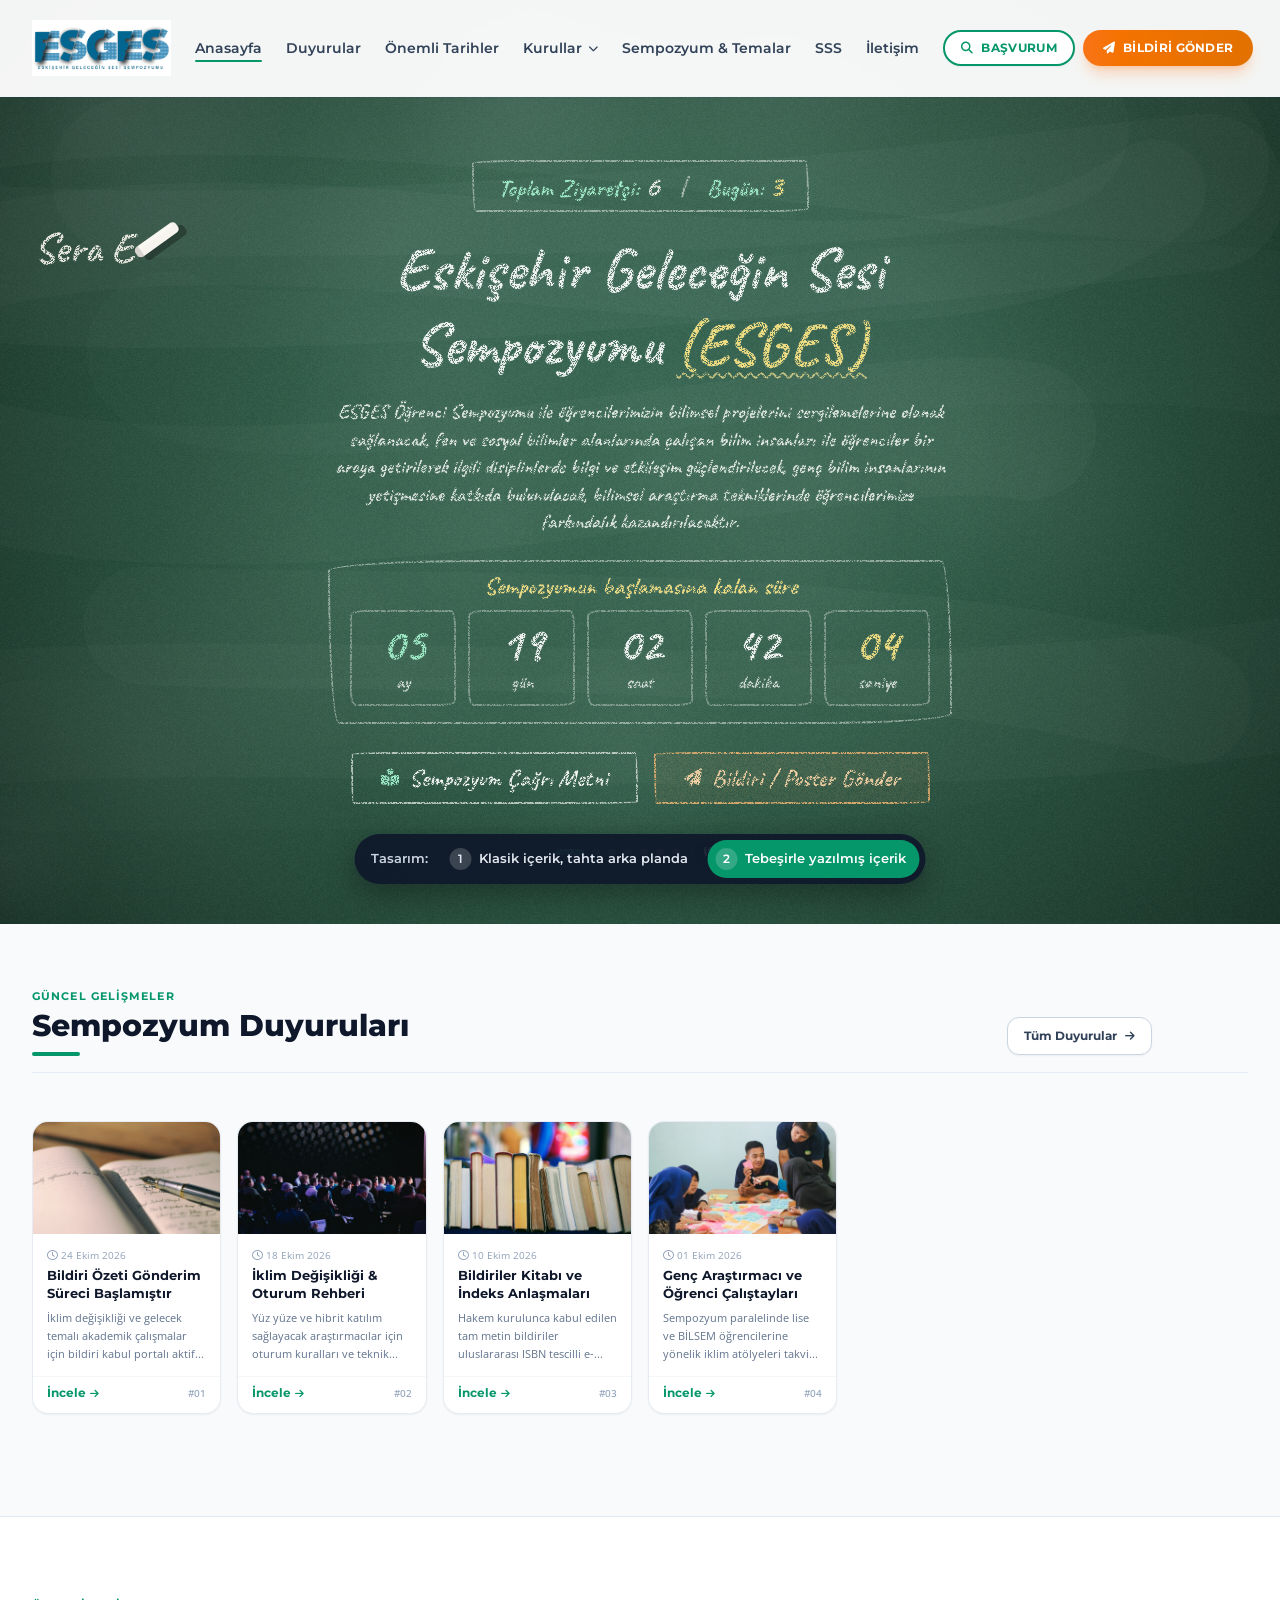
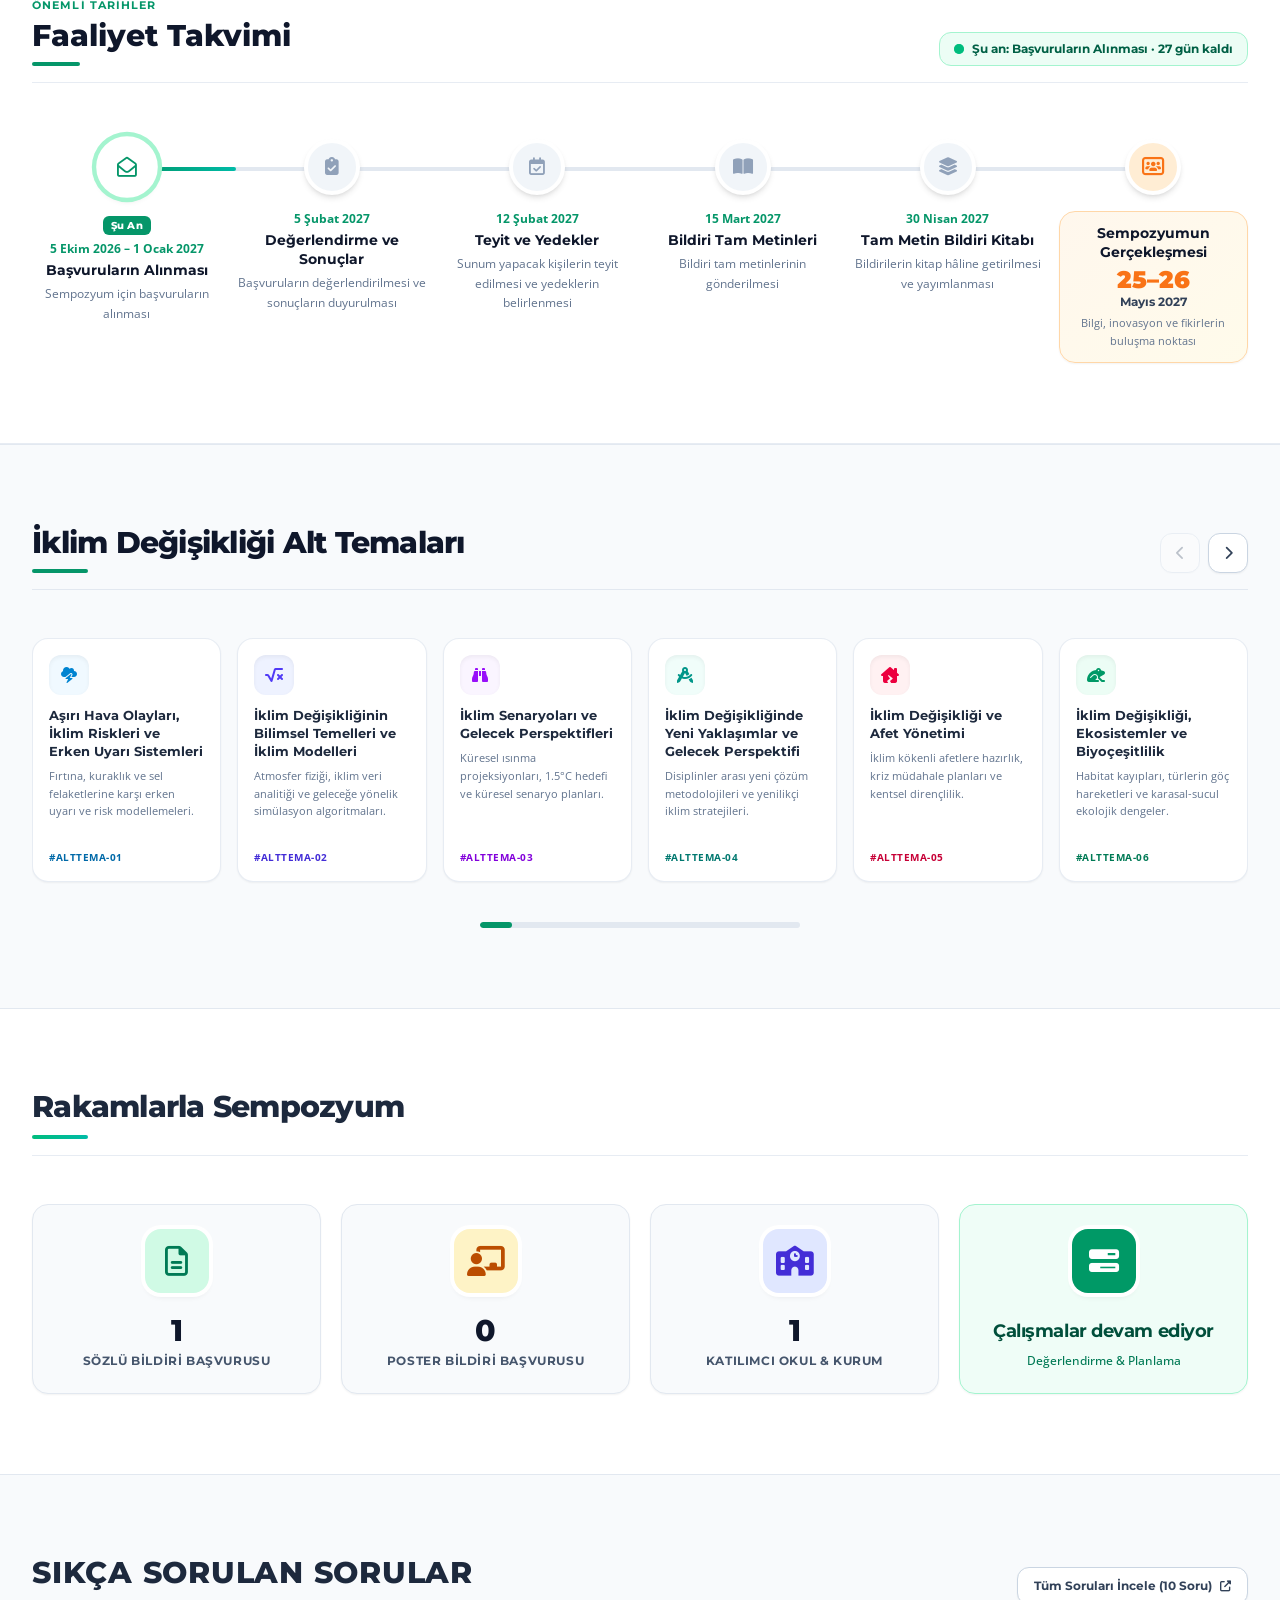
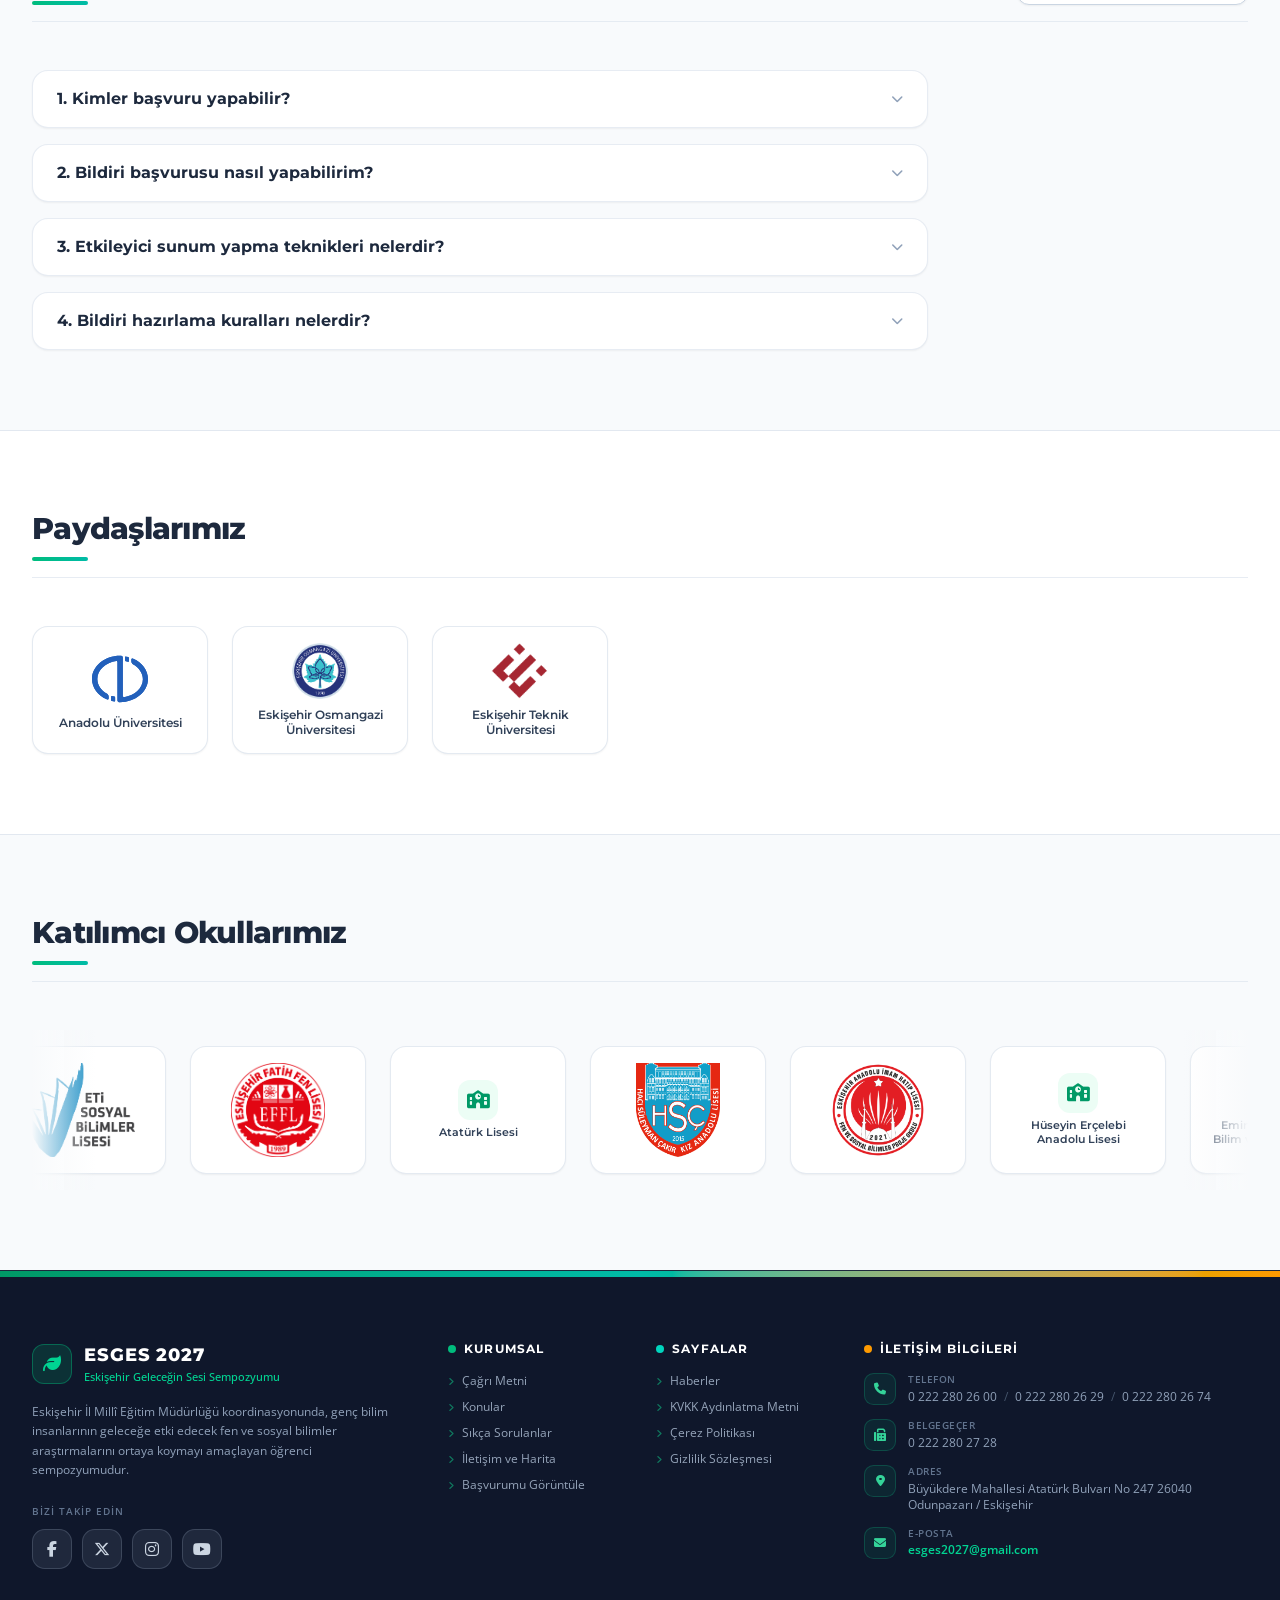
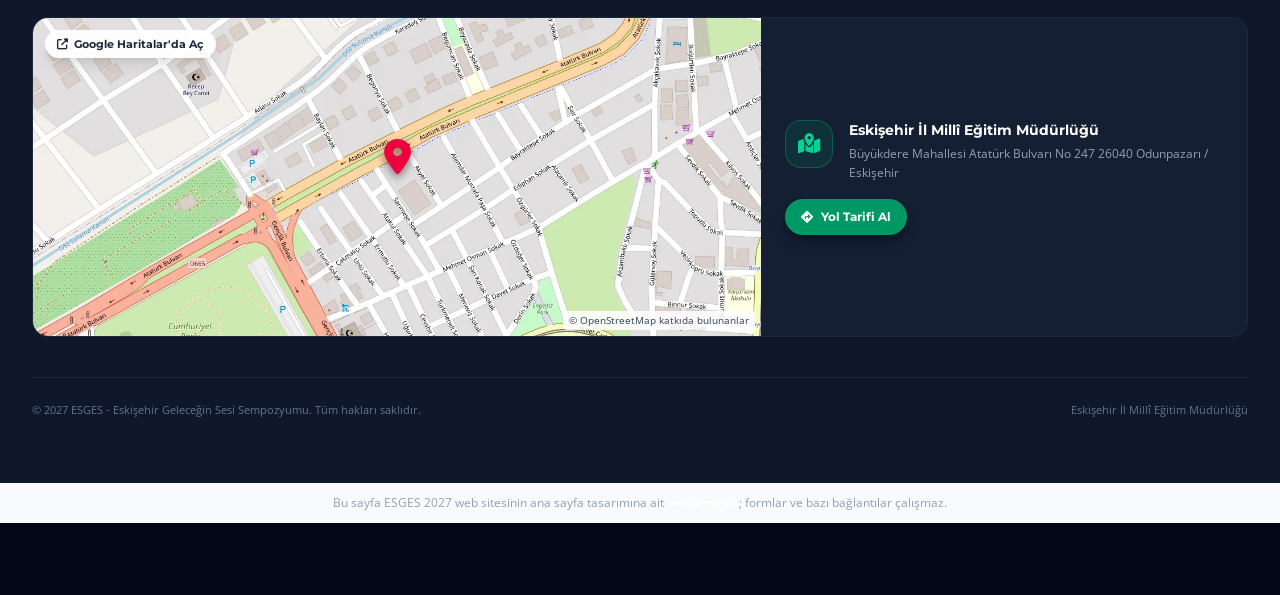
==== commit fbde56c3: "İki tasarım sürümü ve aralarında geçiş çubuğu Sürüm 1 (onceki.html): klasik içerik, tebeşir tahtası " ====
--- a/index.html
+++ b/index.html
@@ -4,7 +4,7 @@
   <meta charset="utf-8">
   <meta name="viewport" content="width=device-width, initial-scale=1">
   <meta name="robots" content="noindex, nofollow">
-  <title>ESGES 2027 | Tasarım Önizlemesi</title>
+  <title>ESGES 2027 | Tasarım Önizlemesi – Sürüm 2</title>
   <link rel="icon" href="images/esges-logo.png">
   <link rel="stylesheet" href="assets/app-12ZrAUv-.css">
   <script type="module" src="assets/app-DJ3R9gSy.js"></script>
@@ -2112,5 +2112,27 @@
 </button>
 
 
+<!-- surum-gecisi -->
+<style>
+  .sg-cubuk{position:fixed;left:50%;bottom:16px;transform:translateX(-50%);z-index:60;display:flex;align-items:center;gap:6px;
+    padding:6px;border-radius:999px;background:rgba(15,23,42,.92);box-shadow:0 10px 30px rgba(0,0,0,.35);
+    font:600 13px/1.2 Montserrat,system-ui,sans-serif;color:#cbd5e1;max-width:calc(100vw - 32px)}
+  .sg-etiket{padding:0 8px 0 10px;white-space:nowrap}
+  .sg-dugme{display:flex;align-items:center;gap:7px;padding:8px 14px 8px 8px;border-radius:999px;color:#e2e8f0;text-decoration:none;white-space:nowrap}
+  .sg-dugme:hover{background:rgba(255,255,255,.1)}
+  .sg-dugme:focus-visible{outline:2px solid #6ee7b7;outline-offset:2px}
+  .sg-secili{background:#059669;color:#fff} .sg-secili:hover{background:#059669}
+  .sg-no{display:inline-flex;align-items:center;justify-content:center;width:22px;height:22px;border-radius:50%;background:rgba(255,255,255,.18);font-size:12px}
+  .sg-kisa{display:none}
+  .sg-bosluk{height:72px;background:#020617}
+  @media (max-width:640px){.sg-etiket,.sg-uzun{display:none}.sg-kisa{display:inline}.sg-cubuk{bottom:10px}}
+</style>
+<div class="sg-bosluk" aria-hidden="true"></div>
+<nav class="sg-cubuk" aria-label="Tasarım sürümleri">
+  <span class="sg-etiket">Tasarım:</span>
+  <a href="onceki.html" class="sg-dugme"><span class="sg-no">1</span><span class="sg-uzun">Klasik içerik, tahta arka planda</span><span class="sg-kisa">Klasik</span></a>
+  <a href="index.html" class="sg-dugme sg-secili" aria-current="page"><span class="sg-no">2</span><span class="sg-uzun">Tebeşirle yazılmış içerik</span><span class="sg-kisa">Tebeşir</span></a>
+</nav>
+<!-- /surum-gecisi -->
 </body>
 </html>
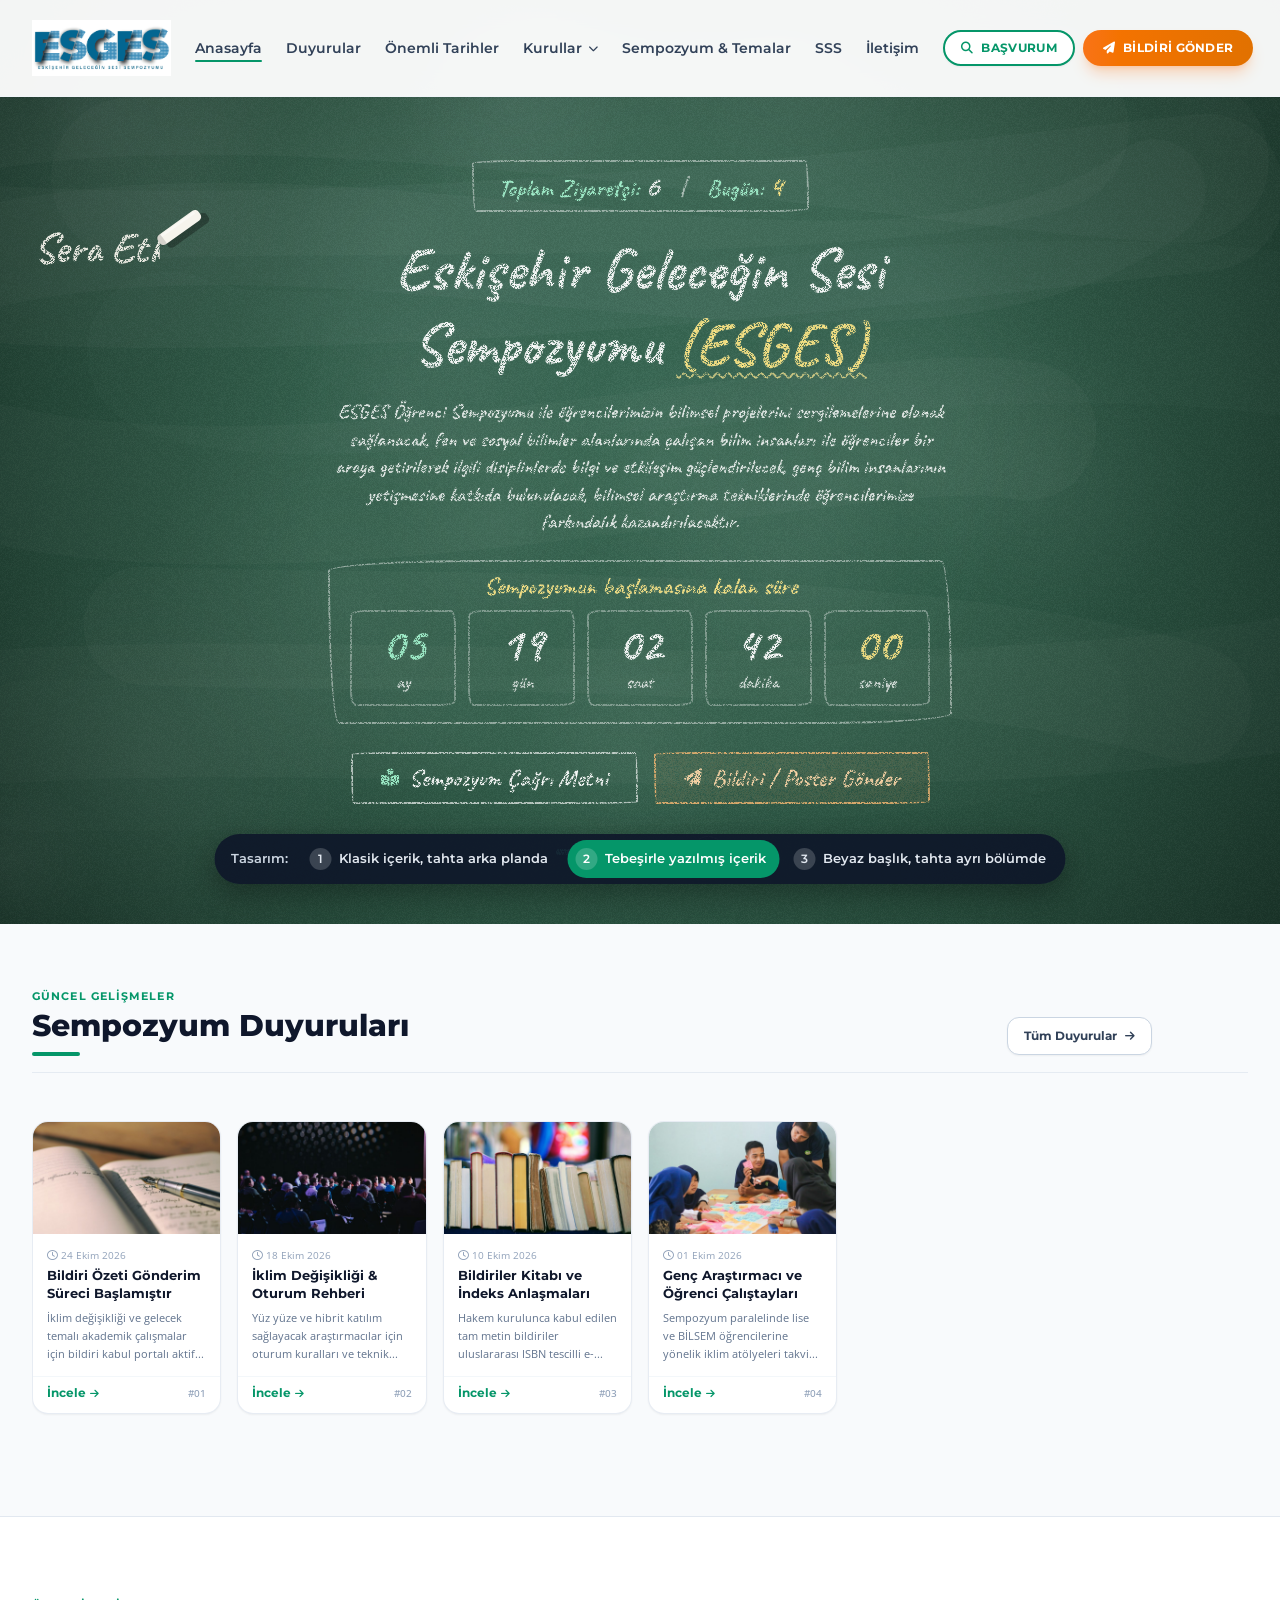
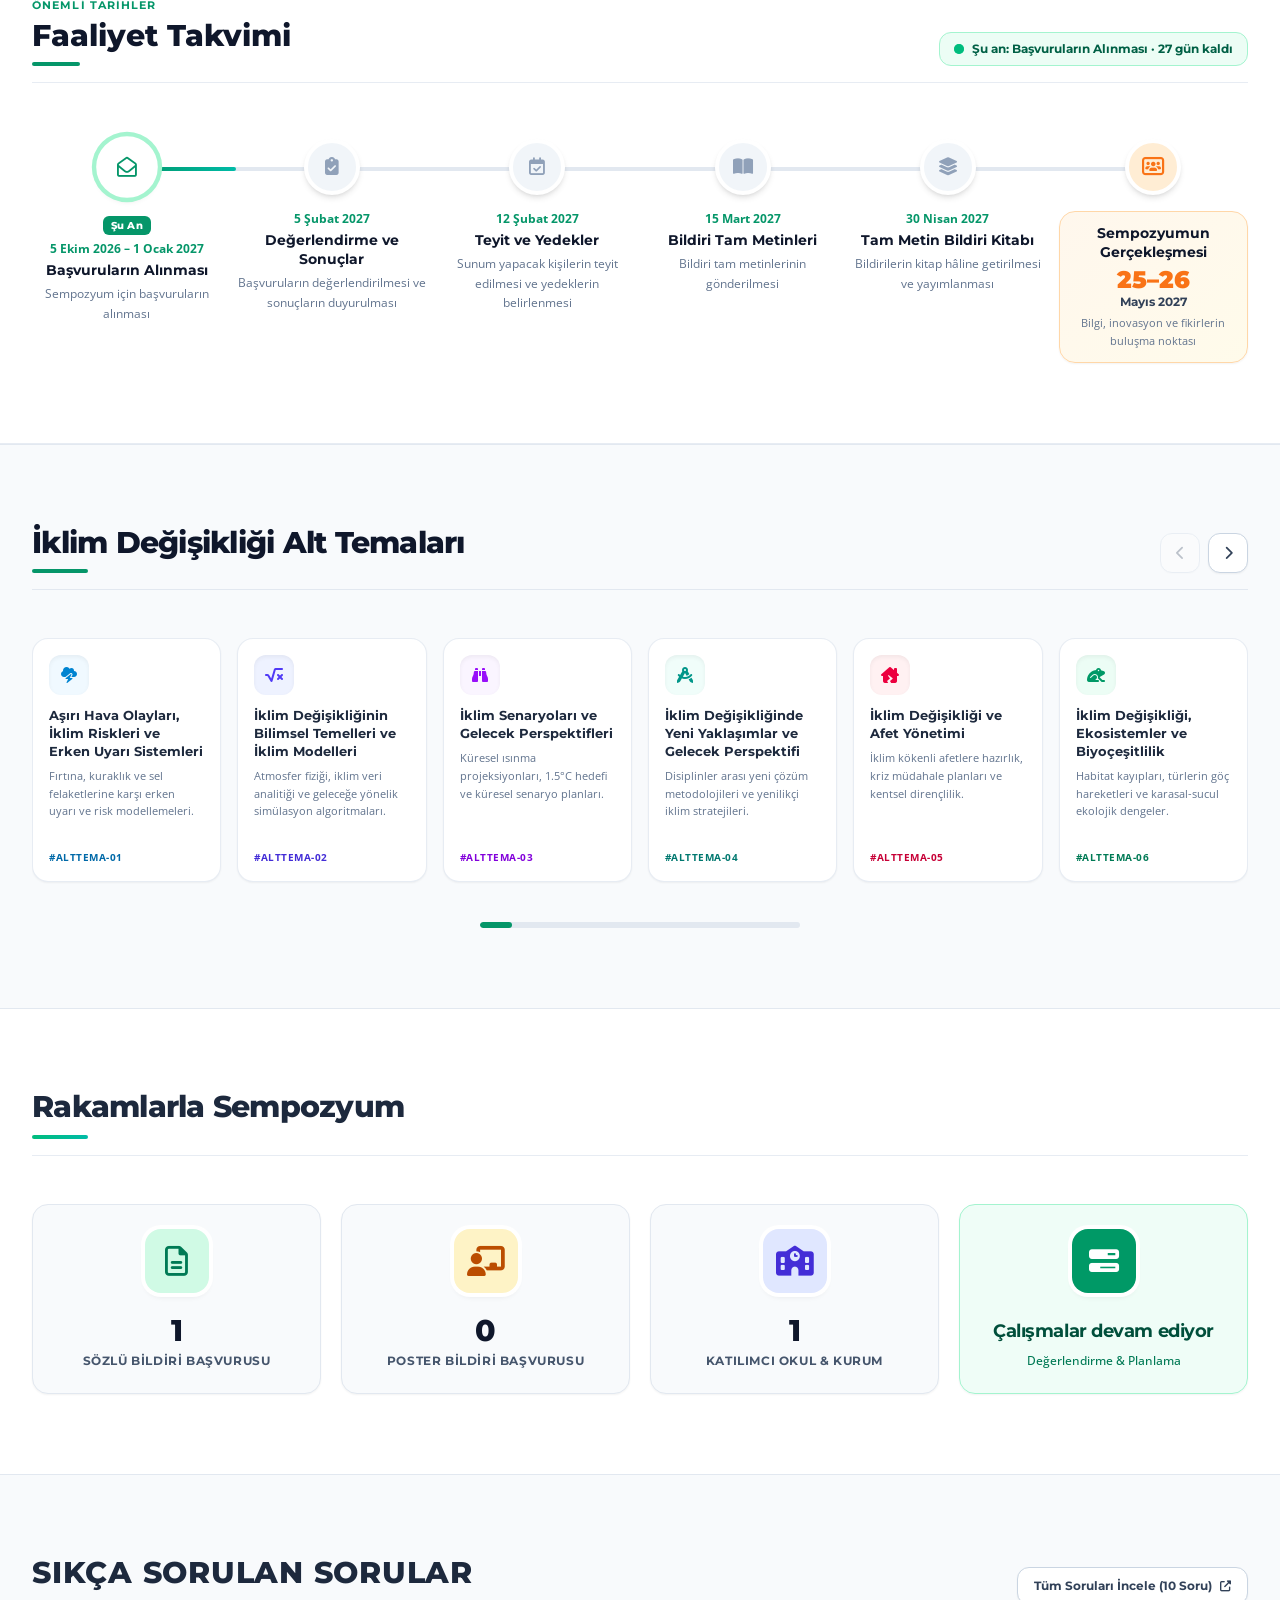
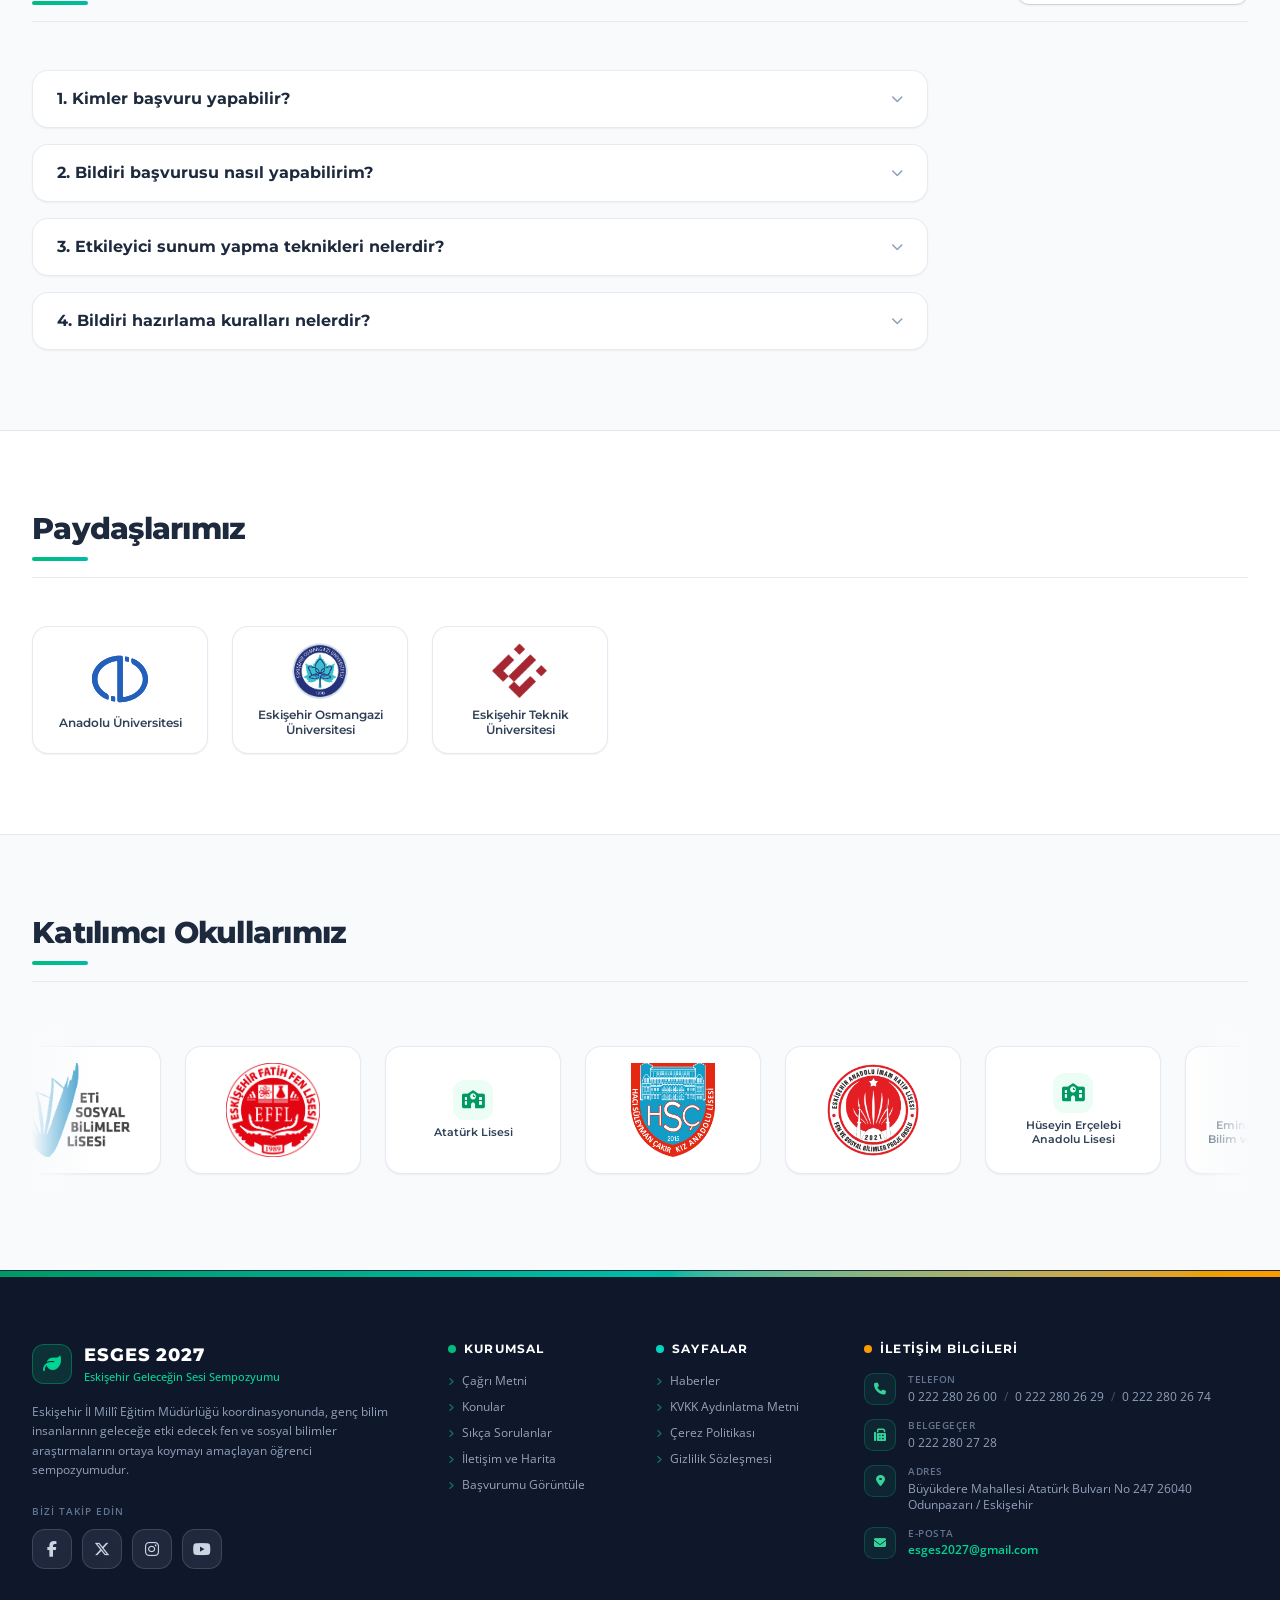
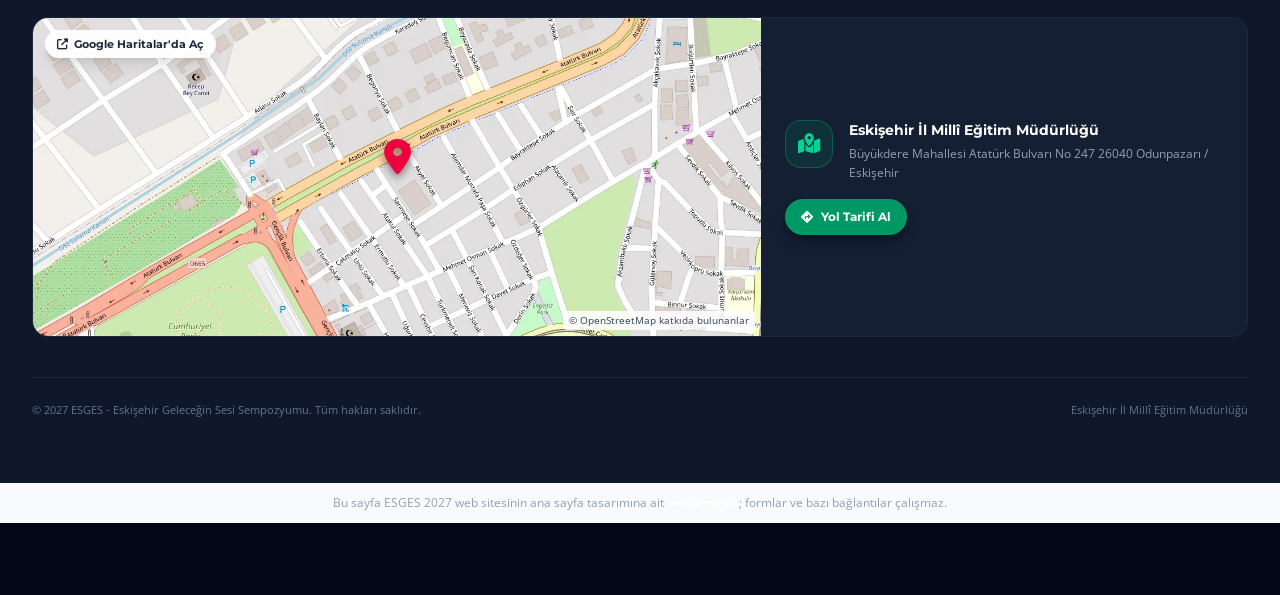
==== commit 0fa3c2bf: "Sürüm 3: beyaz başlık zemini, tebeşir tahtası ayrı bölümde Klasik sürüm temel alındı; tahta animasyo" ====
--- a/index.html
+++ b/index.html
@@ -2132,6 +2132,7 @@
   <span class="sg-etiket">Tasarım:</span>
   <a href="onceki.html" class="sg-dugme"><span class="sg-no">1</span><span class="sg-uzun">Klasik içerik, tahta arka planda</span><span class="sg-kisa">Klasik</span></a>
   <a href="index.html" class="sg-dugme sg-secili" aria-current="page"><span class="sg-no">2</span><span class="sg-uzun">Tebeşirle yazılmış içerik</span><span class="sg-kisa">Tebeşir</span></a>
+  <a href="surum3.html" class="sg-dugme"><span class="sg-no">3</span><span class="sg-uzun">Beyaz başlık, tahta ayrı bölümde</span><span class="sg-kisa">Ayrı tahta</span></a>
 </nav>
 <!-- /surum-gecisi -->
 </body>
